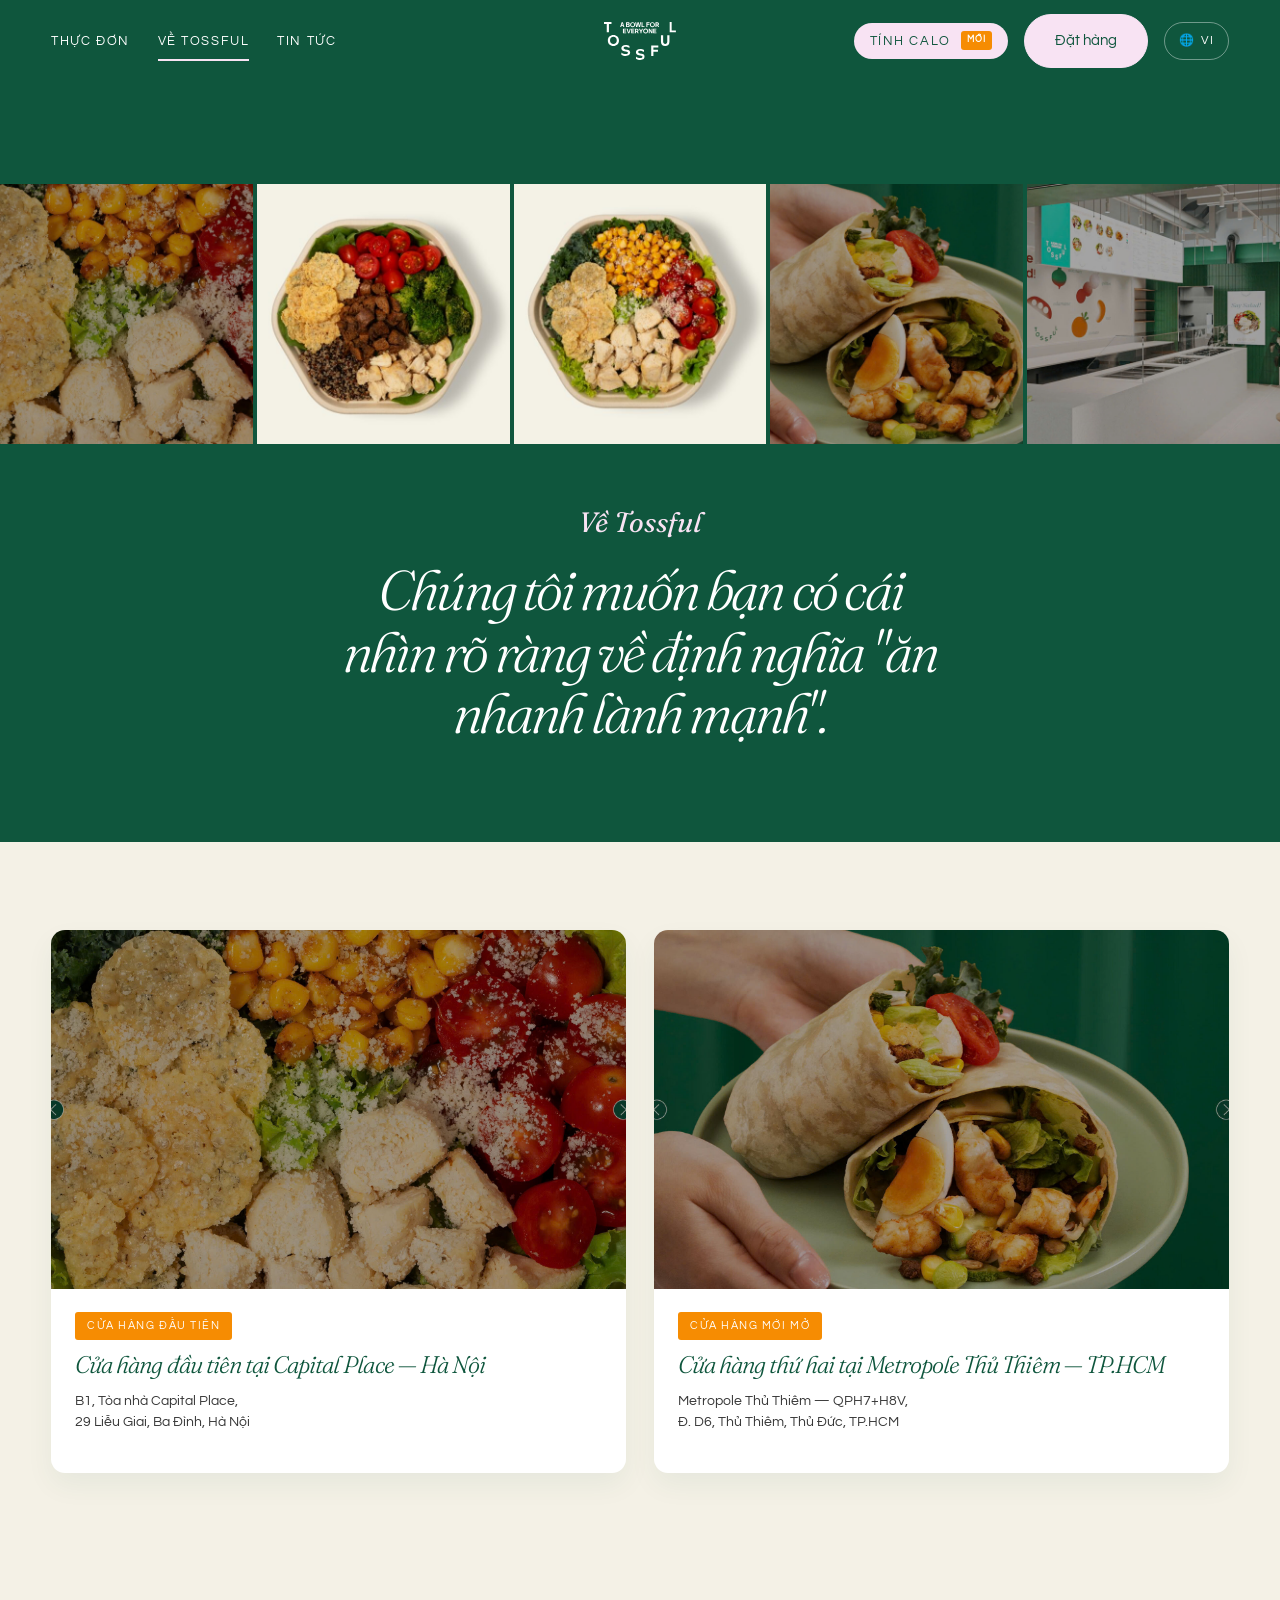
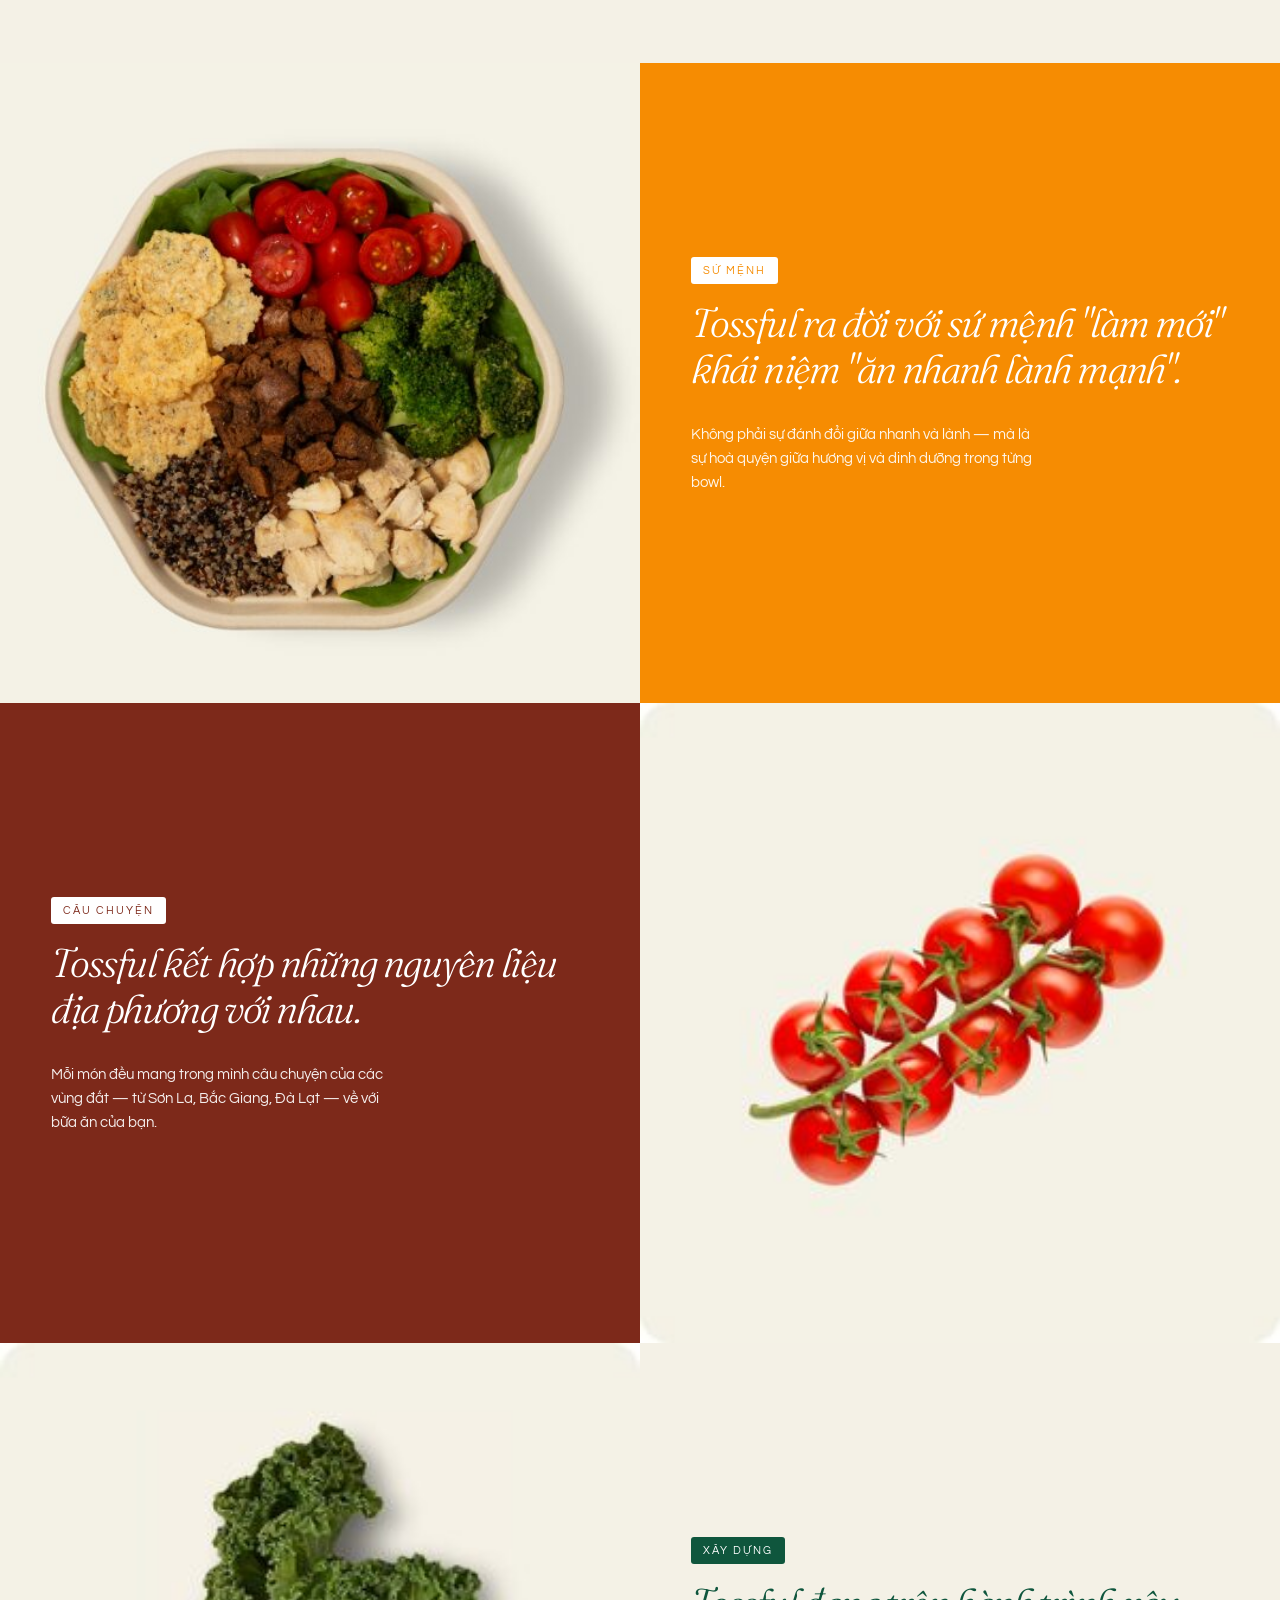
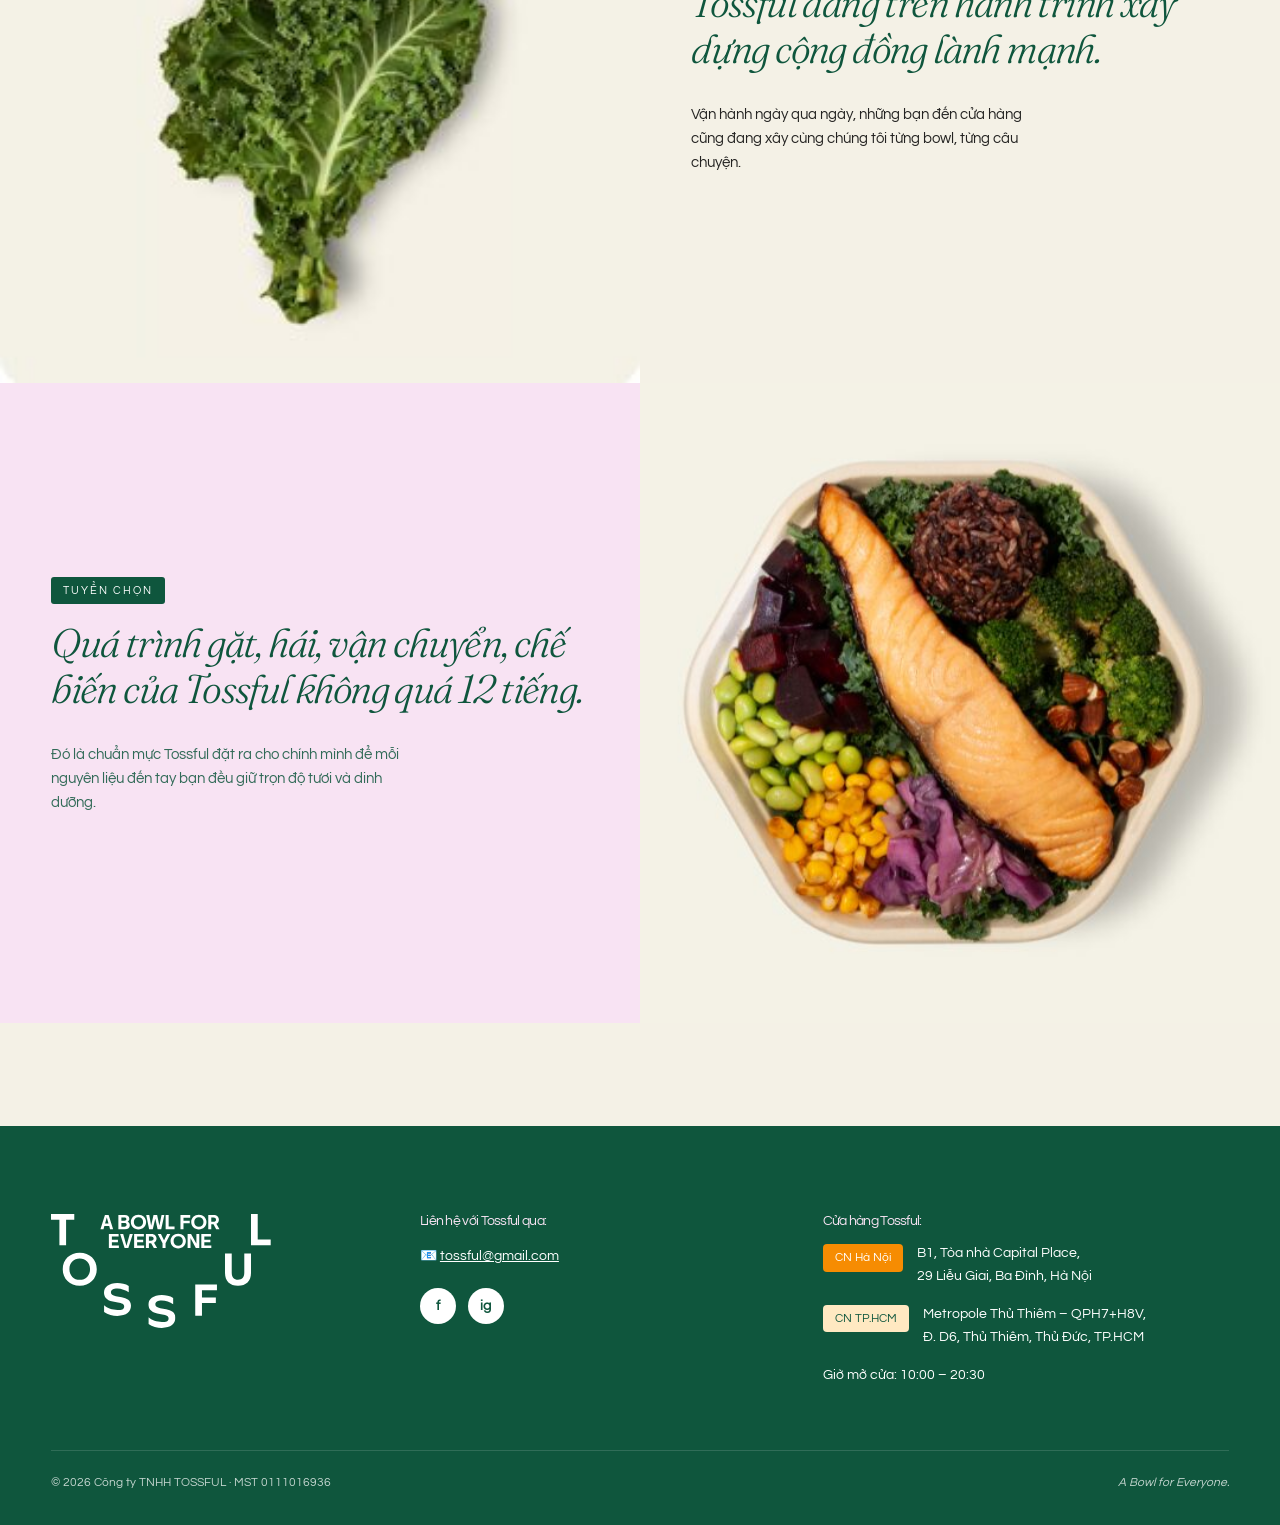
==== about.html @ 7e7e3c50 "[Phase 1 brand-site] TSK-125 nav restructure — Tossful logo center + split functionality (Sweetgreen" ====
<!doctype html>
<html lang="vi">
<head>
  <meta charset="utf-8">
  <meta name="viewport" content="width=device-width, initial-scale=1">
  <title>Về Tossful — A Bowl for Everyone</title>
  <meta name="description" content="Tossful định nghĩa lại 'ăn lành mạnh' — kết hợp nguyên liệu địa phương, tay nghề pha chế và hành trình xây dựng cộng đồng yêu salad.">
  <link rel="icon" href="images/logo-mark-green.svg" type="image/svg+xml">
  <link rel="preconnect" href="https://fonts.googleapis.com">
  <link rel="preconnect" href="https://fonts.gstatic.com" crossorigin>
  <link href="https://fonts.googleapis.com/css2?family=Fraunces:ital,opsz,wght@1,9..144,300;1,9..144,400&family=Questrial&display=swap" rel="stylesheet">
  <link rel="stylesheet" href="style.css">
</head>
<body>

  <!-- ===== HEADER ===== -->
  <header class="site-header">
    <div class="site-header__inner">
      <!-- LEFT: browse / discovery -->
      <nav class="site-browse">
        <a href="menu.html"><span lang="vi">Thực đơn</span><span lang="en">Menu</span></a>
        <a href="about.html" class="is-active"><span lang="vi">Về Tossful</span><span lang="en">About</span></a>
        <a href="news.html"><span lang="vi">Tin tức</span><span lang="en">News</span></a>
      </nav>
      <!-- CENTER: logo -> home -->
      <a class="site-header__logo" href="/">
        <img src="images/logo-lockup-white.svg" alt="Tossful">
      </a>
      <!-- RIGHT: utility + CTA + lang + hamburger -->
      <div class="site-header__right">
        <a href="/calculator?src=brand-site" class="is-highlight">
          <span lang="vi">Tính Calo</span><span lang="en">Calculator</span>
          <span class="nav-badge"><span lang="vi">MỚI</span><span lang="en">NEW</span></span>
        </a>
        <a class="btn btn-pink" href="https://beacons.ai/tossful" target="_blank" rel="noopener"><span lang="vi">Đặt hàng</span><span lang="en">Order</span></a>
        <button class="lang-switch" data-lang-toggle aria-label="Đổi ngôn ngữ / Change language">
          🌐 <span data-lang-label>VI</span>
        </button>
        <button class="menu-toggle" aria-controls="site-nav" aria-expanded="false" aria-label="Mở menu">☰</button>
      </div>
      <!-- MOBILE drawer: full nav incl. Careers (toggled by hamburger) -->
      <nav class="site-nav" id="site-nav">
        <a href="/"><span lang="vi">Trang chủ</span><span lang="en">Home</span></a>
        <a href="menu.html"><span lang="vi">Thực đơn</span><span lang="en">Menu</span></a>
        <a href="about.html" class="is-active"><span lang="vi">Về Tossful</span><span lang="en">About</span></a>
        <a href="news.html"><span lang="vi">Tin tức</span><span lang="en">News</span></a>
        <a href="/calculator?src=brand-site" class="is-highlight">
          <span lang="vi">Tính Calo</span><span lang="en">Calculator</span>
          <span class="nav-badge"><span lang="vi">MỚI</span><span lang="en">NEW</span></span>
        </a>
        <a href="careers.html"><span lang="vi">Tuyển dụng</span><span lang="en">Careers</span></a>
      </nav>
    </div>
  </header>

  <main>

    <!-- ===== PHOTO-STRIP BANNER + INTRO ===== -->
    <section class="about-banner">
      <div class="about-banner__strip">
        <img src="images/hero/hero-1.jpg" alt="" loading="lazy">
        <img src="images/bowls/bowl-festo.jpg" alt="" loading="lazy">
        <img src="images/bowls/bowl-kale-my-ex.jpg" alt="" loading="lazy">
        <img src="images/hero/hero-2.jpg" alt="" loading="lazy">
        <img src="images/hero/hero-3.jpg" alt="" loading="lazy">
      </div>
      <div class="about-banner__copy">
        <span class="about-banner__eyebrow">Về Tossful</span>
        <h1 class="about-banner__title">
          <span lang="vi">Chúng tôi muốn bạn có cái nhìn rõ ràng về định nghĩa "ăn nhanh lành mạnh".</span>
          <span lang="en">We want you to see a clear picture of what "healthy fast food" really means.</span>
        </h1>
      </div>
    </section>

    <!-- ===== TWO STORE CARDS ===== -->
    <section class="about-stores">
      <div class="container">
        <div class="about-stores__grid">
          <article class="store-card">
            <div class="store-card__media">
              <img src="images/hero/hero-1.jpg" alt="Tossful Capital Place — Hà Nội" loading="lazy">
            </div>
            <div class="store-card__body">
              <span class="store-card__tag"><span lang="vi">CỬA HÀNG ĐẦU TIÊN</span><span lang="en">FIRST STORE</span></span>
              <h3 class="store-card__name">
                <span lang="vi">Cửa hàng đầu tiên tại Capital Place — Hà Nội</span>
                <span lang="en">First Tossful — Capital Place, Hà Nội</span>
              </h3>
              <p class="store-card__addr">
                B1, Tòa nhà Capital Place,<br>
                29 Liễu Giai, Ba Đình, Hà Nội
              </p>
            </div>
          </article>

          <article class="store-card">
            <div class="store-card__media">
              <img src="images/hero/hero-2.jpg" alt="Tossful Metropole Thủ Thiêm — TP.HCM" loading="lazy">
            </div>
            <div class="store-card__body">
              <span class="store-card__tag"><span lang="vi">CỬA HÀNG MỚI MỞ</span><span lang="en">NEWLY OPENED</span></span>
              <h3 class="store-card__name">
                <span lang="vi">Cửa hàng thứ hai tại Metropole Thủ Thiêm — TP.HCM</span>
                <span lang="en">Second Tossful — Metropole Thủ Thiêm, HCMC</span>
              </h3>
              <p class="store-card__addr">
                Metropole Thủ Thiêm — QPH7+H8V,<br>
                Đ. D6, Thủ Thiêm, Thủ Đức, TP.HCM
              </p>
            </div>
          </article>
        </div>
      </div>
    </section>

    <!-- ===== ALTERNATING FEATURE ROWS ===== -->
    <section class="feature-rows">

      <div class="feature-row feature-row--squash">
        <div class="feature-row__media">
          <img src="images/bowls/bowl-festo.jpg" alt="" loading="lazy">
        </div>
        <div class="feature-row__copy">
          <span class="feature-row__tag"><span lang="vi">SỨ MỆNH</span><span lang="en">MISSION</span></span>
          <h2 class="feature-row__title">
            <span lang="vi">Tossful ra đời với sứ mệnh "làm mới" khái niệm "ăn nhanh lành mạnh".</span>
            <span lang="en">Tossful was born to reinvent what "healthy fast food" feels like.</span>
          </h2>
          <p class="feature-row__body">
            <span lang="vi">Không phải sự đánh đổi giữa nhanh và lành — mà là sự hoà quyện giữa hương vị và dinh dưỡng trong từng bowl.</span>
            <span lang="en">Not a trade-off between speed and health — a balance of flavor and nutrition in every bowl.</span>
          </p>
        </div>
      </div>

      <div class="feature-row feature-row--almond is-flipped">
        <div class="feature-row__media">
          <img src="images/ingredients/baby_tomatoes.jpg" alt="" loading="lazy">
        </div>
        <div class="feature-row__copy">
          <span class="feature-row__tag"><span lang="vi">CÂU CHUYỆN</span><span lang="en">STORY</span></span>
          <h2 class="feature-row__title">
            <span lang="vi">Tossful kết hợp những nguyên liệu địa phương với nhau.</span>
            <span lang="en">Tossful brings together local ingredients with care.</span>
          </h2>
          <p class="feature-row__body">
            <span lang="vi">Mỗi món đều mang trong mình câu chuyện của các vùng đất — từ Sơn La, Bắc Giang, Đà Lạt — về với bữa ăn của bạn.</span>
            <span lang="en">Every dish carries the story of a region — Sơn La, Bắc Giang, Đà Lạt — onto your plate.</span>
          </p>
        </div>
      </div>

      <div class="feature-row feature-row--cabbage">
        <div class="feature-row__media">
          <img src="images/ingredients/kales.jpg" alt="" loading="lazy">
        </div>
        <div class="feature-row__copy">
          <span class="feature-row__tag"><span lang="vi">XÂY DỰNG</span><span lang="en">BUILDING</span></span>
          <h2 class="feature-row__title">
            <span lang="vi">Tossful đang trên hành trình xây dựng cộng đồng lành mạnh.</span>
            <span lang="en">Tossful is on a mission to grow a healthy community.</span>
          </h2>
          <p class="feature-row__body">
            <span lang="vi">Vận hành ngày qua ngày, những bạn đến cửa hàng cũng đang xây cùng chúng tôi từng bowl, từng câu chuyện.</span>
            <span lang="en">Day after day, the people who walk in are building this story bowl by bowl with us.</span>
          </p>
        </div>
      </div>

      <div class="feature-row feature-row--beetroot is-flipped">
        <div class="feature-row__media">
          <img src="images/bowls/bowl-misocool.jpg" alt="" loading="lazy">
        </div>
        <div class="feature-row__copy">
          <span class="feature-row__tag"><span lang="vi">TUYỂN CHỌN</span><span lang="en">CRAFT</span></span>
          <h2 class="feature-row__title">
            <span lang="vi">Quá trình gặt, hái, vận chuyển, chế biến của Tossful không quá 12 tiếng.</span>
            <span lang="en">From farm to bowl — harvested, transported, prepped in under 12 hours.</span>
          </h2>
          <p class="feature-row__body">
            <span lang="vi">Đó là chuẩn mực Tossful đặt ra cho chính mình để mỗi nguyên liệu đến tay bạn đều giữ trọn độ tươi và dinh dưỡng.</span>
            <span lang="en">A standard we hold ourselves to — every ingredient hits your bowl at peak freshness.</span>
          </p>
        </div>
      </div>

    </section>

  </main>

  <!-- ===== FOOTER ===== -->
  <footer class="site-footer">
    <div class="container">
      <div class="footer-grid">
        <div class="footer-brand">
          <span class="footer-brand__lockup"><img src="images/logo-lockup-white.svg" alt="Tossful — A Bowl for Everyone"></span>
        </div>
        <div class="footer-col">
          <h4><span lang="vi">Liên hệ với Tossful qua:</span><span lang="en">Get in touch with Tossful:</span></h4>
          <div class="footer-contact">
            <div>📧 <a href="mailto:tossful@gmail.com">tossful@gmail.com</a></div>
          </div>
          <div class="footer-social">
            <a href="https://www.facebook.com/tossful" target="_blank" rel="noopener" aria-label="Facebook">f</a>
            <a href="https://www.instagram.com/tossful_" target="_blank" rel="noopener" aria-label="Instagram">ig</a>
          </div>
        </div>
        <div class="footer-col">
          <h4><span lang="vi">Cửa hàng Tossful:</span><span lang="en">Tossful stores:</span></h4>
          <div class="footer-stores">
            <div class="footer-store">
              <span class="footer-store__pill">CN Hà Nội</span>
              <div>B1, Tòa nhà Capital Place,<br>29 Liễu Giai, Ba Đình, Hà Nội</div>
            </div>
            <div class="footer-store">
              <span class="footer-store__pill footer-store__pill--hcm">CN TP.HCM</span>
              <div>Metropole Thủ Thiêm – QPH7+H8V,<br>Đ. D6, Thủ Thiêm, Thủ Đức, TP.HCM</div>
            </div>
            <div class="footer-hours">
              <span lang="vi"><strong>Giờ mở cửa:</strong> 10:00 – 20:30</span>
              <span lang="en"><strong>Opening hours:</strong> 10:00 – 20:30</span>
            </div>
          </div>
        </div>
      </div>
      <div class="footer-bottom">
        <span>© 2026 Công ty TNHH TOSSFUL · MST 0111016936</span>
        <span><em>A Bowl for Everyone.</em></span>
      </div>
    </div>
  </footer>

  <script src="script.js" defer></script>
</body>
</html>
---- style.css ----
/* =========================================================================
   Tossful brand-site v2 — production-fidelity rebuild from marketing mockup
   ========================================================================= */

:root {
  --toss-kale:          #0F563D;
  --toss-kale-deep:     #0a3e2c;
  --toss-beetroot:      #F8E3F3;
  --toss-almond:        #7D291A;
  --toss-squash:        #F68C02;
  --toss-sweet-potato:  #FFE9C2;
  --toss-cabbage:       #F4F1E6;
  --toss-black-rice:    #000000;
  --toss-white:         #FFFFFF;

  --bg: var(--toss-cabbage);
  --ink: var(--toss-black-rice);
  --font-head: 'Fraunces', Georgia, serif;
  --font-body: 'Questrial', system-ui, -apple-system, sans-serif;
  --max-w: 1280px;
  --gutter: clamp(20px, 4vw, 56px);
  --section-pad: clamp(56px, 8vw, 120px);
  --radius: 18px;
  --radius-pill: 999px;
}

*, *::before, *::after { box-sizing: border-box; }
html, body { margin: 0; padding: 0; }
body {
  background: var(--bg); color: var(--ink);
  font-family: var(--font-body); font-size: 17px; line-height: 1.6;
  -webkit-font-smoothing: antialiased;
}
img, svg { display: block; max-width: 100%; height: auto; }
a { color: var(--toss-kale); text-decoration: none; }
button { font: inherit; cursor: pointer; }
ul { list-style: none; padding: 0; margin: 0; }

h1,h2,h3,h4 {
  font-family: var(--font-head); font-weight: 300; font-style: italic;
  letter-spacing: -0.05em; margin: 0 0 0.4em; line-height: 1.05;
}
h1 { font-size: clamp(48px, 8vw, 96px); }
h2 { font-size: clamp(36px, 5.5vw, 64px); }
h3 { font-size: clamp(22px, 2.6vw, 32px); }

.container { max-width: var(--max-w); margin: 0 auto; padding: 0 var(--gutter); }
section { padding: var(--section-pad) 0; }

html[lang="vi"] [lang="en"] { display: none !important; }
html[lang="en"] [lang="vi"] { display: none !important; }

.btn {
  display: inline-flex; align-items: center; gap: 8px;
  padding: 14px 30px; border-radius: var(--radius-pill);
  font-family: var(--font-body); font-size: 15px; font-weight: 500;
  border: 1.5px solid transparent; transition: all 0.18s ease;
  text-decoration: none; cursor: pointer; white-space: nowrap;
}
.btn-primary  { background: var(--toss-kale); color: var(--toss-white); border-color: var(--toss-kale); }
.btn-primary:hover { background: var(--toss-kale-deep); border-color: var(--toss-kale-deep); }
.btn-outline { background: transparent; color: var(--toss-kale); border-color: var(--toss-kale); padding: 12px 24px; font-size: 14px; }
.btn-outline:hover { background: var(--toss-kale); color: var(--toss-white); }
.btn-pink { background: var(--toss-beetroot); color: var(--toss-kale); border-color: var(--toss-beetroot); }
.btn-pink:hover { background: var(--toss-white); }

/* HEADER */
.site-header {
  position: sticky; top: 0; z-index: 60;
  background: var(--toss-kale); color: var(--toss-white);
}
/* TSK-125: Sweetgreen 3-column layout — browse LEFT, logo CENTER, utility RIGHT.
   1fr auto 1fr keeps the logo geometrically centered regardless of side counts. */
.site-header__inner {
  display: grid; grid-template-columns: 1fr auto 1fr; align-items: center; gap: 24px;
  padding: 14px var(--gutter); max-width: var(--max-w); margin: 0 auto;
}
.site-header__logo { justify-self: center; }
.site-header__logo img { height: 38px; width: auto; display: block; }

/* LEFT browse nav + mobile drawer share the inline-link visuals */
.site-browse { display: flex; gap: 28px; align-items: center; justify-self: start; }
.site-browse, .site-nav {
  font-size: 13px; letter-spacing: 0.12em; text-transform: uppercase;
}
.site-browse a, .site-nav a { color: var(--toss-white); position: relative; padding: 6px 0; }
.site-browse a:hover, .site-nav a:hover { opacity: 0.85; }
.site-browse a.is-active::after, .site-nav a.is-active::after {
  content: ''; position: absolute; left: 0; right: 0; bottom: -4px;
  height: 2px; background: var(--toss-beetroot);
}
/* Highlighted calculator pill — lives in RIGHT utility + mobile drawer */
.site-header a.is-highlight {
  background: var(--toss-beetroot); color: var(--toss-kale);
  padding: 8px 16px; border-radius: var(--radius-pill);
  position: relative; font-weight: 500;
  font-size: 13px; letter-spacing: 0.12em; text-transform: uppercase;
}
.site-header a.is-highlight:hover { background: var(--toss-white); opacity: 1; }
.site-header a.is-highlight.is-active { background: var(--toss-beetroot); }
.site-header a.is-highlight.is-active::after { display: none; }
.site-header a.is-highlight .nav-badge {
  display: inline-block; background: var(--toss-squash); color: var(--toss-white);
  font-size: 9px; font-weight: 600; letter-spacing: 0.1em;
  padding: 2px 6px; border-radius: 3px; margin-left: 6px;
  vertical-align: middle; position: relative; top: -1px;
}
.site-header__right { display: flex; align-items: center; gap: 16px; justify-self: end; }
/* Drawer is mobile-only; hidden on desktop where browse/utility show inline. */
.site-nav { display: none; }
.lang-switch {
  background: transparent; border: 1.5px solid rgba(255,255,255,0.4);
  color: var(--toss-white); font-size: 12px; letter-spacing: 0.08em;
  padding: 8px 14px; border-radius: var(--radius-pill);
  display: inline-flex; align-items: center; gap: 6px; text-transform: uppercase;
}
.lang-switch:hover { border-color: var(--toss-white); }
.menu-toggle { display: none; background: none; border: 0; color: var(--toss-white); padding: 8px; font-size: 22px; }

/* ANNOUNCE */
.announce {
  background: var(--toss-squash); color: var(--toss-kale);
  font-family: var(--font-head); font-style: italic; font-size: 18px;
  padding: 10px 0; overflow: hidden;
}
.announce__track {
  display: flex; width: max-content; gap: 60px; white-space: nowrap;
  animation: marquee 32s linear infinite;
}
.announce__track span::before { content: '·'; margin: 0 30px; opacity: 0.55; }
.announce__track span:first-child::before { content: ''; margin: 0; }
@keyframes marquee { from { transform: translateX(0); } to { transform: translateX(-50%); } }

/* HERO */
.hero {
  position: relative; padding: 0; min-height: 640px;
  background: var(--toss-kale-deep); overflow: hidden; color: var(--toss-white);
}
.hero__bg { position: absolute; inset: 0; z-index: 0; }
.hero__bg img {
  position: absolute; inset: 0; width: 100%; height: 100%; object-fit: cover;
  opacity: 0; transition: opacity 1.4s ease-in-out;
}
.hero__bg img.is-active { opacity: 1; }
.hero::after {
  content: ''; position: absolute; inset: 0; z-index: 1;
  background: linear-gradient(180deg, rgba(15,86,61,0.55) 0%, rgba(15,86,61,0.35) 40%, rgba(15,86,61,0.7) 100%);
}
.hero__inner {
  position: relative; z-index: 2; max-width: var(--max-w); margin: 0 auto;
  padding: clamp(56px, 9vw, 120px) var(--gutter) clamp(80px, 12vw, 140px);
  display: grid; grid-template-columns: 1fr auto; gap: 40px; align-items: end;
}
.hero__eyebrow {
  display: inline-block; background: var(--toss-almond); color: var(--toss-white);
  font-family: var(--font-body); text-transform: uppercase; letter-spacing: 0.18em;
  font-size: 12px; padding: 8px 18px; border-radius: var(--radius-pill); margin-bottom: 28px;
}
.hero__services { display: flex; flex-direction: column; gap: 18px; }
.hero__service { display: grid; grid-template-columns: minmax(180px, auto) 1fr; gap: 32px; align-items: baseline; }
.hero__service-title {
  font-family: var(--font-head); font-style: italic; font-weight: 300;
  letter-spacing: -0.05em; font-size: clamp(40px, 6vw, 72px);
  color: var(--toss-white); line-height: 1;
}
.hero__service-text { font-size: 14px; line-height: 1.5; max-width: 36ch; opacity: 0.92; }
.hero__service-text a {
  display: block; color: var(--toss-beetroot); text-decoration: underline;
  margin-top: 6px; font-size: 13px; letter-spacing: 0.04em;
}
.hero__tag { font-family: var(--font-body); text-align: right; font-size: 14px; opacity: 0.9; align-self: end; }
.hero__arrows {
  position: absolute; z-index: 3; top: 50%; transform: translateY(-50%);
  width: calc(100% - var(--gutter) * 2); left: var(--gutter); right: var(--gutter);
  display: flex; justify-content: space-between; pointer-events: none;
}
.hero__arrow {
  pointer-events: auto; background: rgba(255,255,255,0.15);
  border: 1.5px solid rgba(255,255,255,0.5); color: var(--toss-white);
  width: 44px; height: 44px; border-radius: 50%;
  display: inline-flex; align-items: center; justify-content: center;
  font-size: 18px; transition: all 0.18s ease;
}
.hero__arrow:hover { background: var(--toss-white); color: var(--toss-kale); }
.hero__dots {
  position: absolute; z-index: 3; bottom: 24px; left: 0; right: 0;
  display: flex; justify-content: center; gap: 8px;
}
.hero__dot {
  width: 8px; height: 8px; border-radius: 50%;
  background: rgba(255,255,255,0.45); border: 0; transition: all 0.18s ease;
}
.hero__dot.is-active { background: var(--toss-white); width: 32px; border-radius: var(--radius-pill); }

@media (max-width: 900px) {
  .hero__inner { grid-template-columns: 1fr; }
  .hero__tag { text-align: left; }
  .hero__service { grid-template-columns: 1fr; gap: 4px; }
}

/* MENU PREVIEW */
.menu-preview { background: var(--bg); }
.tab-headlines { display: flex; justify-content: center; gap: 44px; flex-wrap: wrap; margin-bottom: 18px; }
.tab-headline {
  background: transparent; border: 0;
  font-family: var(--font-head); font-style: italic; font-weight: 300;
  letter-spacing: -0.05em; font-size: clamp(36px, 5vw, 60px);
  color: var(--toss-kale); opacity: 0.32; padding: 8px 6px;
  transition: opacity 0.18s ease;
}
.tab-headline[aria-selected="true"] { opacity: 1; }
.tab-headline:hover { opacity: 0.7; }
.tab-headline[aria-selected="true"]:hover { opacity: 1; }
.subtab-list { display: flex; gap: 8px; justify-content: center; flex-wrap: wrap; margin-bottom: 40px; }
.subtab-btn {
  background: transparent; border: 1.5px solid var(--toss-kale); color: var(--toss-kale);
  padding: 8px 22px; border-radius: var(--radius-pill); font-size: 14px;
}
.subtab-btn[aria-selected="true"] { background: var(--toss-kale); color: var(--toss-white); }
.tab-panel { display: none; }
.tab-panel.is-active { display: block; }

/* BOWL CARDS */
.bowls-grid { display: grid; gap: 24px; grid-template-columns: repeat(auto-fit, minmax(260px, 1fr)); }
.bowl-card { position: relative; background: transparent; text-align: left; }
.bowl-card__media {
  background: var(--toss-cabbage); aspect-ratio: 1/1;
  border-radius: 14px; overflow: hidden; margin-bottom: 22px; position: relative;
}
.bowl-card__media img { width: 100%; height: 100%; object-fit: cover; }
.bowl-card__tag {
  position: absolute; top: 14px; left: 14px;
  background: var(--toss-squash); color: var(--toss-white);
  font-family: var(--font-body); font-size: 11px;
  letter-spacing: 0.14em; text-transform: uppercase;
  padding: 6px 14px; border-radius: 4px; z-index: 2;
}
.bowl-card__tag.tag-chef { background: var(--toss-almond); }
.bowl-card__tag.tag-vegan { background: var(--toss-kale); }
.bowl-card__title {
  font-family: var(--font-head); font-style: italic; font-weight: 300;
  letter-spacing: -0.04em; font-size: 28px; color: var(--toss-kale); margin: 0 0 12px;
}
.bowl-card__desc { font-size: 14px; opacity: 0.78; margin: 0 0 14px; line-height: 1.55; }
.bowl-card__meta { font-size: 14px; font-weight: 500; color: var(--toss-kale); margin: 0 0 18px; }
.bowl-card__cta {
  display: inline-block; padding: 10px 22px;
  border: 1.5px solid var(--toss-kale); border-radius: var(--radius-pill);
  font-size: 12px; letter-spacing: 0.16em; text-transform: uppercase; color: var(--toss-kale);
}
.bowl-card__cta:hover { background: var(--toss-kale); color: var(--toss-white); }
.menu-preview__cta { text-align: center; margin-top: 48px; }

/* REVIEWS POLAROID */
.reviews { background: var(--toss-beetroot); position: relative; overflow: hidden; }
.reviews__container { display: grid; gap: clamp(32px, 5vw, 56px); grid-template-columns: 1fr; position: relative; z-index: 2; }
@media (min-width: 900px) { .reviews__container { grid-template-columns: 1fr 1.6fr; align-items: center; } }
.reviews__lead .badge {
  display: inline-block; background: var(--toss-almond); color: var(--toss-white);
  font-size: 13px; padding: 8px 18px; border-radius: var(--radius-pill);
  margin-bottom: 20px; letter-spacing: 0.04em;
}
.reviews__lead h2 { font-size: clamp(40px, 5.5vw, 72px); color: var(--toss-kale); }
.polaroid-grid { display: grid; grid-template-columns: repeat(auto-fit, minmax(220px, 1fr)); gap: 18px; }
.polaroid {
  background: var(--toss-white); padding: 18px; border-radius: 4px;
  box-shadow: 0 14px 28px rgba(15,86,61,0.08);
  font-size: 13px; line-height: 1.55; transform: rotate(var(--tilt, 0deg));
}
.polaroid:nth-child(1) { --tilt: -2deg; }
.polaroid:nth-child(2) { --tilt: 1.4deg; }
.polaroid:nth-child(3) { --tilt: -1deg; margin-top: 24px; }
.polaroid:nth-child(4) { --tilt: 2deg; margin-top: -8px; }
.polaroid__header { display: flex; align-items: center; gap: 8px; margin-bottom: 10px; }
.polaroid__avatar {
  width: 26px; height: 26px; border-radius: 50%; background: var(--toss-cabbage);
  display: inline-flex; align-items: center; justify-content: center; font-size: 12px;
}
.polaroid__name { font-weight: 500; color: var(--toss-kale); font-size: 13px; }
.polaroid__date { font-size: 11px; opacity: 0.6; margin-top: 10px; text-align: right; }

/* BYO */
.byo { background: var(--toss-sweet-potato); text-align: center; }
.byo__title { color: var(--toss-kale); margin-bottom: 48px; font-size: clamp(48px, 7vw, 84px); }
.byo-grid { display: grid; gap: 18px; grid-template-columns: repeat(auto-fit, minmax(220px, 1fr)); text-align: left; }
.byo-step {
  position: relative; border-radius: 18px; overflow: hidden;
  aspect-ratio: 3/4; background-size: cover; background-position: center;
  color: var(--toss-white); display: flex; flex-direction: column; justify-content: flex-end;
  padding: 24px; isolation: isolate;
}
.byo-step::after {
  content: ''; position: absolute; inset: 0; z-index: -1;
  background: linear-gradient(180deg, rgba(0,0,0,0) 30%, rgba(0,0,0,0.65) 100%);
}
.byo-step__tag {
  position: absolute; top: 18px; left: 18px;
  background: rgba(255,255,255,0.92); color: var(--toss-kale);
  font-size: 11px; font-weight: 500; letter-spacing: 0.14em;
  text-transform: uppercase; padding: 6px 12px; border-radius: 4px;
}
.byo-step__name {
  font-family: var(--font-head); font-style: italic; font-weight: 300;
  letter-spacing: -0.04em; font-size: 36px; margin: 0 0 8px;
}
.byo-step__price { font-family: var(--font-head); font-style: italic; font-size: 22px; margin-bottom: 12px; color: var(--toss-beetroot); }
.byo-step__desc { font-size: 13px; line-height: 1.5; opacity: 0.95; }
.byo__cta { margin-top: 40px; }

/* SAUCE MANDALA */
.sauces {
  background: var(--toss-cabbage); position: relative;
  background-image:
    radial-gradient(circle at 25% 35%, rgba(0,0,0,0.025) 0, transparent 40%),
    radial-gradient(circle at 70% 65%, rgba(0,0,0,0.025) 0, transparent 40%);
}
.sauce-mandala { position: relative; max-width: 980px; margin: 0 auto; aspect-ratio: 1.4/1; }
.sauce-mandala__center {
  position: absolute; top: 50%; left: 50%; transform: translate(-50%, -50%);
  text-align: center; max-width: 320px; z-index: 2;
}
.sauce-mandala__title { color: var(--toss-kale); font-size: clamp(28px, 3.8vw, 44px); margin-bottom: 18px; }
.sauce-mandala__points { font-size: 13px; margin: 0 0 22px; text-align: left; }
.sauce-mandala__points li { padding: 4px 0; }
.sauce-mandala__points li::before { content: '★ '; color: var(--toss-squash); margin-right: 6px; }
.sauce-cup { position: absolute; text-align: center; }
/* Force a perfect circle: aspect-ratio 1/1 with object-fit cover means the
   image always crops to a clean circle even if the global `img { height:auto }`
   reset or a narrow container tries to shrink it out of square. */
.sauce-cup img {
  width: 140px; aspect-ratio: 1 / 1; height: auto;
  border-radius: 50%; object-fit: cover;
  background: var(--toss-cabbage); margin-bottom: 8px;
}
.sauce-cup__name { font-size: 14px; color: var(--toss-kale); font-family: var(--font-head); font-style: italic; }
.sauce-cup--1 { top: -2%;  left: 40%; }
.sauce-cup--2 { top: 10%;  left: 8%; }
.sauce-cup--3 { top: 8%;   right: 8%; }
.sauce-cup--4 { top: 48%;  left: 0%; }
.sauce-cup--5 { top: 50%;  right: 0%; }
.sauce-cup--6 { bottom: 4%; left: 22%; }
.sauce-cup--7 { bottom: 4%; right: 22%; }
@media (max-width: 800px) {
  .sauce-mandala { aspect-ratio: auto; }
  .sauce-mandala__center { position: static; transform: none; max-width: none; margin: 0 0 28px; }
  .sauce-cup { position: static; display: inline-block; margin: 8px; }
  .sauce-cup img { width: 110px; height: auto; }
}

/* FOOTER */
.site-footer { background: var(--toss-kale); color: var(--toss-white); padding: clamp(48px, 7vw, 88px) 0 32px; }
.site-footer a { color: var(--toss-white); }
.footer-grid { display: grid; gap: clamp(32px, 5vw, 64px); grid-template-columns: 0.9fr 1fr 1.2fr; }
@media (max-width: 800px) { .footer-grid { grid-template-columns: 1fr; } }
.footer-brand__lockup { display: block; width: 220px; }
.footer-brand__lockup img { width: 100%; }
.footer-col h4 {
  font-family: var(--font-body); font-style: normal;
  font-size: 14px; font-weight: 500; margin-bottom: 14px; color: var(--toss-beetroot);
}
.footer-contact { font-size: 14px; line-height: 2.1; }
.footer-contact a { text-decoration: underline; }
.footer-social { display: flex; gap: 12px; margin-top: 16px; }
.footer-social a {
  width: 36px; height: 36px; display: inline-flex;
  align-items: center; justify-content: center;
  background: var(--toss-white); color: var(--toss-kale);
  border-radius: 50%; font-weight: 600; font-size: 14px;
}
.footer-stores { font-size: 14px; line-height: 1.6; }
.footer-store { margin-bottom: 16px; display: flex; gap: 14px; align-items: flex-start; }
.footer-store__pill {
  background: var(--toss-squash); color: var(--toss-white);
  font-size: 12px; padding: 4px 12px; border-radius: 4px;
  font-weight: 500; white-space: nowrap; margin-top: 2px;
}
.footer-store__pill--hcm { background: var(--toss-sweet-potato); color: var(--toss-kale); }
.footer-hours { margin-top: 14px; font-size: 14px; }
.footer-hours strong { font-weight: 500; }
.footer-bottom {
  margin-top: clamp(40px, 6vw, 64px); padding-top: 22px;
  border-top: 1px solid rgba(255,255,255,0.18);
  font-size: 12px; opacity: 0.75;
  display: flex; justify-content: space-between; flex-wrap: wrap; gap: 12px;
}

/* MOBILE NAV */
@media (max-width: 900px) {
  /* Collapse browse + utility links into the hamburger drawer; logo stays centered. */
  .site-browse { display: none; }
  .site-header__right .is-highlight,
  .site-header__right .btn-pink { display: none; }
  .menu-toggle { display: inline-flex; }
  .site-nav {
    position: absolute; top: 100%; left: 0; right: 0;
    background: var(--toss-kale); padding: 20px var(--gutter);
    flex-direction: column; gap: 18px;
    border-top: 1px solid rgba(255,255,255,0.15);
  }
  .site-nav.is-open { display: flex; }
  .site-header__inner { position: relative; }
}

/* =========================================================================
   HOME-PAGE CALCULATOR TEASER
   (the .calc-hero block was removed 2026-05-22 — the Tính Calo nav now goes
   straight to /calculator/, no wrapper page.)
   ========================================================================= */

.calc-teaser {
  background: var(--toss-beetroot);
  padding: clamp(48px, 6vw, 88px) 0;
}
.calc-teaser__inner {
  max-width: 880px; margin: 0 auto;
  display: grid; gap: 24px; align-items: center;
  grid-template-columns: 1fr auto; text-align: left;
}
@media (max-width: 720px) {
  .calc-teaser__inner { grid-template-columns: 1fr; text-align: center; }
}
.calc-teaser__eyebrow {
  display: inline-block; background: var(--toss-squash); color: var(--toss-white);
  font-family: var(--font-body); font-size: 11px;
  letter-spacing: 0.18em; text-transform: uppercase;
  padding: 5px 12px; border-radius: 3px; margin-bottom: 12px;
  font-weight: 500;
}
.calc-teaser__title {
  font-family: var(--font-head); font-style: italic; font-weight: 300;
  letter-spacing: -0.04em; color: var(--toss-kale);
  font-size: clamp(32px, 4.5vw, 48px); margin: 0 0 10px; line-height: 1.1;
}
.calc-teaser__sub { font-size: 15px; line-height: 1.55; opacity: 0.82; margin: 0; }

/* =========================================================================
   INNER-PAGE COMPONENTS
   ========================================================================= */

/* ----- Section heads (eyebrow + headline + sub) ----- */
.section-head { text-align: center; margin-bottom: 48px; }
.section-head__eyebrow {
  display: inline-block; font-family: var(--font-body);
  font-size: 12px; letter-spacing: 0.18em; text-transform: uppercase;
  color: var(--toss-almond); margin-bottom: 14px;
}
.section-head__title {
  font-family: var(--font-head); font-style: italic; font-weight: 300;
  letter-spacing: -0.05em; color: var(--toss-kale);
  font-size: clamp(36px, 5.5vw, 64px); margin: 0 0 16px;
}
.section-head__sub {
  font-size: 16px; line-height: 1.6; opacity: 0.78;
  max-width: 64ch; margin: 0 auto;
}

/* ----- Generic card (used on menu/about/news/careers) ----- */
.card-grid {
  display: grid; gap: 28px;
  grid-template-columns: repeat(auto-fit, minmax(260px, 1fr));
}
.card { background: transparent; text-align: left; display: flex; flex-direction: column; }
.card__media {
  background: var(--toss-cabbage); aspect-ratio: 1/1;
  border-radius: 14px; overflow: hidden; position: relative;
  margin-bottom: 18px;
  display: flex; align-items: center; justify-content: center;
  color: var(--toss-kale); opacity: 1; font-style: italic;
}
.card__media img { width: 100%; height: 100%; object-fit: cover; }
.card__media:empty::before, .card__media:not(:has(img)):not(:has(*))::before { content: "Coming soon"; opacity: 0.45; }
.card__body { padding: 0; }
.card__title {
  font-family: var(--font-head); font-style: italic; font-weight: 300;
  letter-spacing: -0.04em; font-size: 26px; color: var(--toss-kale);
  margin: 0 0 8px;
}
.card__desc { font-size: 14px; line-height: 1.55; opacity: 0.78; margin: 0 0 12px; }
.card__price {
  font-family: var(--font-body); font-size: 12px; letter-spacing: 0.14em;
  text-transform: uppercase; color: var(--toss-kale);
  margin: 0 0 10px; font-weight: 500;
}
.card__cta { font-size: 13px; }
.card__cta a {
  color: var(--toss-kale); border-bottom: 1px solid currentColor;
  padding-bottom: 2px;
}

/* ----- Page hero (simple, used on inner pages with text-only) ----- */
.page-hero {
  padding: clamp(48px, 7vw, 96px) 0;
  background: var(--toss-cabbage); text-align: center;
}
.page-hero__eyebrow {
  display: inline-block; font-family: var(--font-body);
  font-size: 12px; letter-spacing: 0.18em; text-transform: uppercase;
  color: var(--toss-almond); margin-bottom: 18px;
}
.page-hero__title {
  font-family: var(--font-head); font-style: italic; font-weight: 300;
  letter-spacing: -0.05em; color: var(--toss-kale);
  font-size: clamp(48px, 7vw, 88px); margin: 0 0 18px; line-height: 1;
}
.page-hero__sub {
  font-size: 17px; line-height: 1.6;
  max-width: 56ch; margin: 0 auto; opacity: 0.82;
}

/* =========================================================================
   MENU PAGE
   ========================================================================= */

/* Green leaf hero band */
.menu-banner {
  background: var(--toss-kale-deep);
  background-image:
    linear-gradient(180deg, rgba(15,86,61,0.65) 0%, rgba(15,86,61,0.5) 100%),
    url('images/ingredients/kales.jpg');
  background-size: cover; background-position: center;
  color: var(--toss-white); text-align: center;
  padding: clamp(56px, 8vw, 96px) 0;
}
.menu-banner__text {
  font-family: var(--font-head); font-style: italic; font-weight: 300;
  letter-spacing: -0.02em; font-size: clamp(20px, 2.6vw, 28px);
  max-width: 720px; margin: 0 auto; line-height: 1.5;
}

/* Section titles in the marketing menu mockup are red-brown, left-aligned */
.menu-section { padding: clamp(48px, 6vw, 72px) 0; background: var(--toss-cabbage); }
.menu-section__title {
  font-family: var(--font-head); font-style: italic; font-weight: 300;
  letter-spacing: -0.05em; color: var(--toss-almond);
  font-size: clamp(40px, 5vw, 56px); margin: 0 0 32px;
}
.menu-section + .menu-section { padding-top: 0; }
.menu-section--sweet { background: var(--toss-sweet-potato); }

/* Bowl/Wrap pill toggles */
.menu-subtabs { display: flex; gap: 8px; margin-bottom: 36px; }
.menu-subtab {
  background: transparent; border: 1.5px solid var(--toss-kale);
  color: var(--toss-kale); padding: 8px 22px;
  border-radius: var(--radius-pill); font-size: 14px; cursor: pointer;
}
.menu-subtab[aria-selected="true"] { background: var(--toss-kale); color: var(--toss-white); }

/* Chef-menu featured grid (TA DINING tag).
   Cap card width and centre the grid so the section stays balanced whether
   it holds one or two featured cards (no full-width ballooning on a lone card). */
.chef-grid {
  display: grid; gap: 32px; justify-content: center;
  grid-template-columns: repeat(auto-fit, minmax(280px, 460px));
}
.chef-card { display: flex; flex-direction: column; }
.chef-card__media {
  position: relative; aspect-ratio: 1/1; border-radius: 14px;
  overflow: hidden; margin-bottom: 18px; background: var(--toss-cabbage);
}
.chef-card__media img { width: 100%; height: 100%; object-fit: cover; }
.chef-card__tag {
  position: absolute; top: 14px; left: 14px;
  background: var(--toss-almond); color: var(--toss-white);
  font-size: 11px; letter-spacing: 0.14em; text-transform: uppercase;
  padding: 5px 12px; border-radius: 3px; z-index: 2;
}

/* The "Ăn sẵn / Ăn uống / Ăn chơi" sections share this grid.
   auto-fill (not auto-fit) keeps empty tracks so a sparse category like
   "Ăn chơi" (2 items) renders cards at the same size as the fuller
   sections instead of stretching them to fill the row. */
.menu-grid {
  display: grid; gap: 36px 28px;
  grid-template-columns: repeat(auto-fill, minmax(240px, 1fr));
}
.menu-item__media {
  position: relative; aspect-ratio: 1/1; border-radius: 14px;
  overflow: hidden; margin-bottom: 18px; background: var(--toss-cabbage);
}
.menu-item__media img { width: 100%; height: 100%; object-fit: cover; }
.menu-item__media .tag {
  position: absolute; top: 14px; left: 14px;
  font-size: 10px; letter-spacing: 0.14em; text-transform: uppercase;
  padding: 5px 11px; border-radius: 3px; z-index: 2; font-weight: 500;
  background: var(--toss-squash); color: var(--toss-white);
}
.menu-item__media .tag--vegan { background: var(--toss-kale); }
.menu-item__media .tag--chef { background: var(--toss-almond); }
.menu-item__name {
  font-family: var(--font-head); font-style: italic; font-weight: 300;
  letter-spacing: -0.04em; font-size: 24px;
  color: var(--toss-kale); margin: 0 0 8px;
}
.menu-item__desc { font-size: 13px; line-height: 1.55; opacity: 0.78; margin: 0 0 10px; }
.menu-item__meta {
  font-family: var(--font-body); font-size: 12px;
  letter-spacing: 0.06em; color: var(--toss-kale); opacity: 0.85;
}

/* Drinks variant — white tile background */
.menu-grid--drinks .menu-item__media { background: var(--toss-white); }
.menu-grid--drinks .menu-item__media img { object-fit: contain; padding: 14px; }

/* =========================================================================
   ABOUT PAGE
   ========================================================================= */

/* Photo strip hero — band of small photos */
.about-banner {
  background: var(--toss-kale); color: var(--toss-white);
  padding-bottom: clamp(48px, 7vw, 80px);
}
.about-banner__strip {
  display: grid; grid-template-columns: repeat(5, 1fr); gap: 4px;
  height: clamp(160px, 22vw, 260px); overflow: hidden;
}
.about-banner__strip img { width: 100%; height: 100%; object-fit: cover; }
.about-banner__copy {
  max-width: 720px; margin: clamp(40px, 5vw, 56px) auto 0;
  padding: 0 var(--gutter); text-align: center;
}
.about-banner__eyebrow {
  display: inline-block; font-family: var(--font-head);
  font-style: italic; font-size: 28px; color: var(--toss-beetroot);
  margin-bottom: 14px;
}
.about-banner__title {
  font-family: var(--font-head); font-style: italic; font-weight: 300;
  letter-spacing: -0.05em; font-size: clamp(36px, 5vw, 56px); margin: 0 0 18px;
  color: var(--toss-white); line-height: 1.1;
}
.about-banner__sub { font-size: 16px; opacity: 0.88; }

/* Store-locations row (2 cards with orange tag) */
.about-stores { background: var(--toss-cabbage); padding: clamp(56px, 7vw, 88px) 0; }
.about-stores__grid {
  display: grid; gap: 28px;
  grid-template-columns: repeat(auto-fit, minmax(280px, 1fr));
}
.store-card {
  background: var(--toss-white); border-radius: 14px; overflow: hidden;
  box-shadow: 0 12px 28px rgba(15,86,61,0.06);
}
.store-card__media { aspect-ratio: 16/10; overflow: hidden; }
.store-card__media img { width: 100%; height: 100%; object-fit: cover; }
.store-card__body { padding: 22px 24px 26px; position: relative; }
.store-card__tag {
  display: inline-block; background: var(--toss-squash);
  color: var(--toss-white); font-size: 11px; letter-spacing: 0.14em;
  text-transform: uppercase; padding: 5px 12px; border-radius: 3px;
  margin-bottom: 12px;
}
.store-card__name {
  font-family: var(--font-head); font-style: italic; font-weight: 300;
  letter-spacing: -0.04em; font-size: 24px; color: var(--toss-kale);
  margin: 0 0 8px;
}
.store-card__addr { font-size: 14px; line-height: 1.5; opacity: 0.78; }

/* Alternating feature row (photo + colored panel + heading) */
.feature-rows { background: var(--toss-cabbage); }
.feature-row {
  display: grid; grid-template-columns: 1fr 1fr; align-items: stretch;
  min-height: clamp(280px, 32vw, 420px);
}
.feature-row > * { display: flex; align-items: center; justify-content: center; padding: clamp(28px, 4vw, 56px); }
.feature-row__media { padding: 0; }
.feature-row__media img { width: 100%; height: 100%; object-fit: cover; display: block; }
.feature-row__copy {
  flex-direction: column; align-items: flex-start; text-align: left; gap: 16px;
}
.feature-row__tag {
  font-family: var(--font-body); font-size: 11px; letter-spacing: 0.18em;
  text-transform: uppercase; padding: 5px 12px; border-radius: 3px;
  background: var(--toss-squash); color: var(--toss-white);
  display: inline-block;
}
.feature-row__title {
  font-family: var(--font-head); font-style: italic; font-weight: 300;
  letter-spacing: -0.04em; font-size: clamp(28px, 3.4vw, 40px);
  line-height: 1.15; margin: 0;
}
.feature-row__body { font-size: 15px; line-height: 1.6; opacity: 0.85; max-width: 44ch; }

/* Theme colors for feature panels */
.feature-row--squash .feature-row__copy { background: var(--toss-squash); color: var(--toss-white); }
.feature-row--squash .feature-row__tag { background: var(--toss-white); color: var(--toss-squash); }
.feature-row--squash .feature-row__title { color: var(--toss-white); }
.feature-row--squash .feature-row__body { color: var(--toss-white); opacity: 0.92; }

.feature-row--almond .feature-row__copy { background: var(--toss-almond); color: var(--toss-white); }
.feature-row--almond .feature-row__tag { background: var(--toss-white); color: var(--toss-almond); }
.feature-row--almond .feature-row__title { color: var(--toss-white); }
.feature-row--almond .feature-row__body { color: var(--toss-white); opacity: 0.92; }

.feature-row--cabbage .feature-row__copy { background: var(--toss-cabbage); color: var(--toss-black-rice); }
.feature-row--cabbage .feature-row__tag { background: var(--toss-kale); color: var(--toss-white); }
.feature-row--cabbage .feature-row__title { color: var(--toss-kale); }

.feature-row--beetroot .feature-row__copy { background: var(--toss-beetroot); color: var(--toss-kale); }
.feature-row--beetroot .feature-row__tag { background: var(--toss-kale); color: var(--toss-white); }
.feature-row--beetroot .feature-row__title { color: var(--toss-kale); }

.feature-row.is-flipped { direction: rtl; }
.feature-row.is-flipped > * { direction: ltr; }

@media (max-width: 800px) {
  .feature-row, .feature-row.is-flipped { grid-template-columns: 1fr; direction: ltr; }
  .feature-row__media { aspect-ratio: 16/10; }
}

/* =========================================================================
   NEWS PAGE
   ========================================================================= */

.news-feature {
  background: var(--toss-squash); color: var(--toss-white);
  display: grid; grid-template-columns: 1fr 1fr; align-items: stretch;
}
.news-feature__media { aspect-ratio: 16/11; overflow: hidden; }
.news-feature__media img { width: 100%; height: 100%; object-fit: cover; }
.news-feature__copy {
  padding: clamp(32px, 4vw, 64px);
  display: flex; flex-direction: column; justify-content: center; gap: 16px;
}
.news-feature__tag {
  display: inline-block; background: var(--toss-white); color: var(--toss-squash);
  font-size: 11px; letter-spacing: 0.18em; text-transform: uppercase;
  padding: 6px 14px; border-radius: 3px; font-weight: 500; align-self: flex-start;
}
.news-feature__title {
  font-family: var(--font-head); font-style: italic; font-weight: 300;
  letter-spacing: -0.04em; font-size: clamp(28px, 3.6vw, 48px);
  line-height: 1.15; margin: 0;
}
.news-feature__body { font-size: 15px; line-height: 1.6; opacity: 0.95; }
@media (max-width: 800px) { .news-feature { grid-template-columns: 1fr; } }

/* News toolbar (tabs + search) */
.news-toolbar {
  display: flex; align-items: center; flex-wrap: wrap; gap: 16px;
  padding: 32px 0; margin-bottom: 8px;
}
.news-tabs { display: flex; gap: 8px; flex-wrap: wrap; }
.news-tab {
  background: transparent; border: 1.5px solid var(--toss-kale);
  color: var(--toss-kale); padding: 8px 18px;
  border-radius: var(--radius-pill); font-size: 13px; cursor: pointer;
}
.news-tab[aria-selected="true"] { background: var(--toss-kale); color: var(--toss-white); }
.news-search {
  margin-left: auto; position: relative;
}
.news-search input {
  font: inherit; padding: 10px 14px 10px 36px; min-width: 220px;
  border: 1px solid rgba(15,86,61,0.25); border-radius: var(--radius-pill);
  background: var(--toss-white); color: var(--toss-kale);
}
.news-search::before {
  content: "🔍"; position: absolute; top: 50%; left: 12px;
  transform: translateY(-50%); opacity: 0.6;
}

/* News grid */
.news-grid {
  display: grid; gap: 32px;
  grid-template-columns: repeat(auto-fit, minmax(280px, 1fr));
}
.news-card { display: flex; flex-direction: column; }
.news-card__media {
  aspect-ratio: 4/3; border-radius: 12px; overflow: hidden;
  margin-bottom: 16px; background: var(--toss-cabbage);
}
.news-card__media img { width: 100%; height: 100%; object-fit: cover; }
.news-card__meta {
  display: flex; gap: 12px; align-items: center; margin-bottom: 8px;
  font-size: 11px; letter-spacing: 0.12em; text-transform: uppercase;
}
.news-card__tag {
  background: var(--toss-kale); color: var(--toss-white);
  padding: 4px 10px; border-radius: 3px; font-weight: 500;
}
.news-card__tag--promo { background: var(--toss-squash); }
.news-card__tag--event { background: var(--toss-almond); }
.news-card__tag--notice { background: var(--toss-kale); }
.news-card__date { opacity: 0.55; font-weight: 500; }
.news-card__title {
  font-family: var(--font-body); font-size: 15px; font-weight: 500;
  line-height: 1.45; margin: 0 0 8px; color: var(--toss-kale); font-style: normal;
  letter-spacing: 0;
}
.news-card__excerpt { font-size: 13px; line-height: 1.55; opacity: 0.72; margin: 0 0 12px; }
.news-card__link {
  font-size: 12px; letter-spacing: 0.12em; text-transform: uppercase;
  color: var(--toss-kale); border-bottom: 1px solid currentColor;
  padding-bottom: 2px; align-self: flex-start;
}

/* Pagination dots */
.pagination {
  display: flex; gap: 10px; justify-content: center; align-items: center;
  margin-top: 48px;
}
.pagination__btn {
  width: 36px; height: 36px; border-radius: 50%;
  background: transparent; border: 1.5px solid rgba(15,86,61,0.3);
  color: var(--toss-kale); font-size: 13px; cursor: pointer;
  display: inline-flex; align-items: center; justify-content: center;
  transition: all 0.18s ease;
}
.pagination__btn:hover { border-color: var(--toss-kale); }
.pagination__btn.is-active { background: var(--toss-kale); color: var(--toss-white); border-color: var(--toss-kale); }

/* =========================================================================
   CAREERS PAGE
   ========================================================================= */

.careers-collage {
  display: grid; gap: 6px;
  grid-template-columns: 1.2fr 0.7fr 0.7fr 1fr;
  grid-template-rows: 1fr 1fr;
  height: clamp(280px, 38vw, 460px);
}
.careers-collage > div {
  overflow: hidden; background: var(--toss-cabbage);
}
.careers-collage > div img { width: 100%; height: 100%; object-fit: cover; }
.careers-collage > div:nth-child(1) { grid-row: span 2; }
.careers-collage > div:nth-child(4) { grid-row: span 2; }
@media (max-width: 800px) {
  .careers-collage { grid-template-columns: 1fr 1fr; grid-template-rows: auto; height: auto; }
  .careers-collage > div { aspect-ratio: 1/1; }
  .careers-collage > div:nth-child(1),
  .careers-collage > div:nth-child(4) { grid-row: auto; }
}

/* Careers section header (centered Fraunces) */
.careers-section { padding: clamp(48px, 6vw, 80px) 0; background: var(--toss-cabbage); }
.careers-section__title {
  text-align: center; font-family: var(--font-head); font-style: italic;
  font-weight: 300; letter-spacing: -0.04em;
  font-size: clamp(36px, 4.5vw, 56px); color: var(--toss-kale);
  margin: 0 0 28px;
}
.careers-tabs { display: flex; justify-content: center; gap: 10px; flex-wrap: wrap; margin-bottom: 40px; }
.careers-tab {
  background: var(--toss-white); border: 1.5px solid var(--toss-kale);
  color: var(--toss-kale); padding: 8px 18px;
  border-radius: var(--radius-pill); font-size: 13px; cursor: pointer;
}
.careers-tab[aria-selected="true"] { background: var(--toss-kale); color: var(--toss-white); }

/* Job list rows */
.jobs-list { max-width: 980px; margin: 0 auto; }
.job-row {
  display: grid; grid-template-columns: 2fr 1fr 1fr auto;
  gap: 20px; align-items: center;
  padding: 22px 0; border-bottom: 1px solid rgba(15,86,61,0.12);
}
.job-row__title {
  font-family: var(--font-body); font-size: 18px; font-weight: 500;
  color: var(--toss-kale); letter-spacing: 0.04em;
}
.job-row__meta {
  display: flex; flex-wrap: wrap; gap: 6px 14px;
  font-size: 12px; opacity: 0.72;
}
.job-row__meta-item { display: inline-flex; align-items: center; gap: 4px; }
.job-row__salary {
  font-size: 13px; color: var(--toss-kale); font-weight: 500;
}
.btn-apply {
  background: var(--toss-squash); color: var(--toss-white);
  border: 0; padding: 10px 20px; border-radius: var(--radius-pill);
  font-size: 12px; letter-spacing: 0.14em; text-transform: uppercase;
  font-weight: 500; cursor: pointer;
}
.btn-apply:hover { background: var(--toss-almond); }
@media (max-width: 700px) {
  .job-row { grid-template-columns: 1fr; gap: 8px; }
  .btn-apply { justify-self: flex-start; margin-top: 6px; }
}
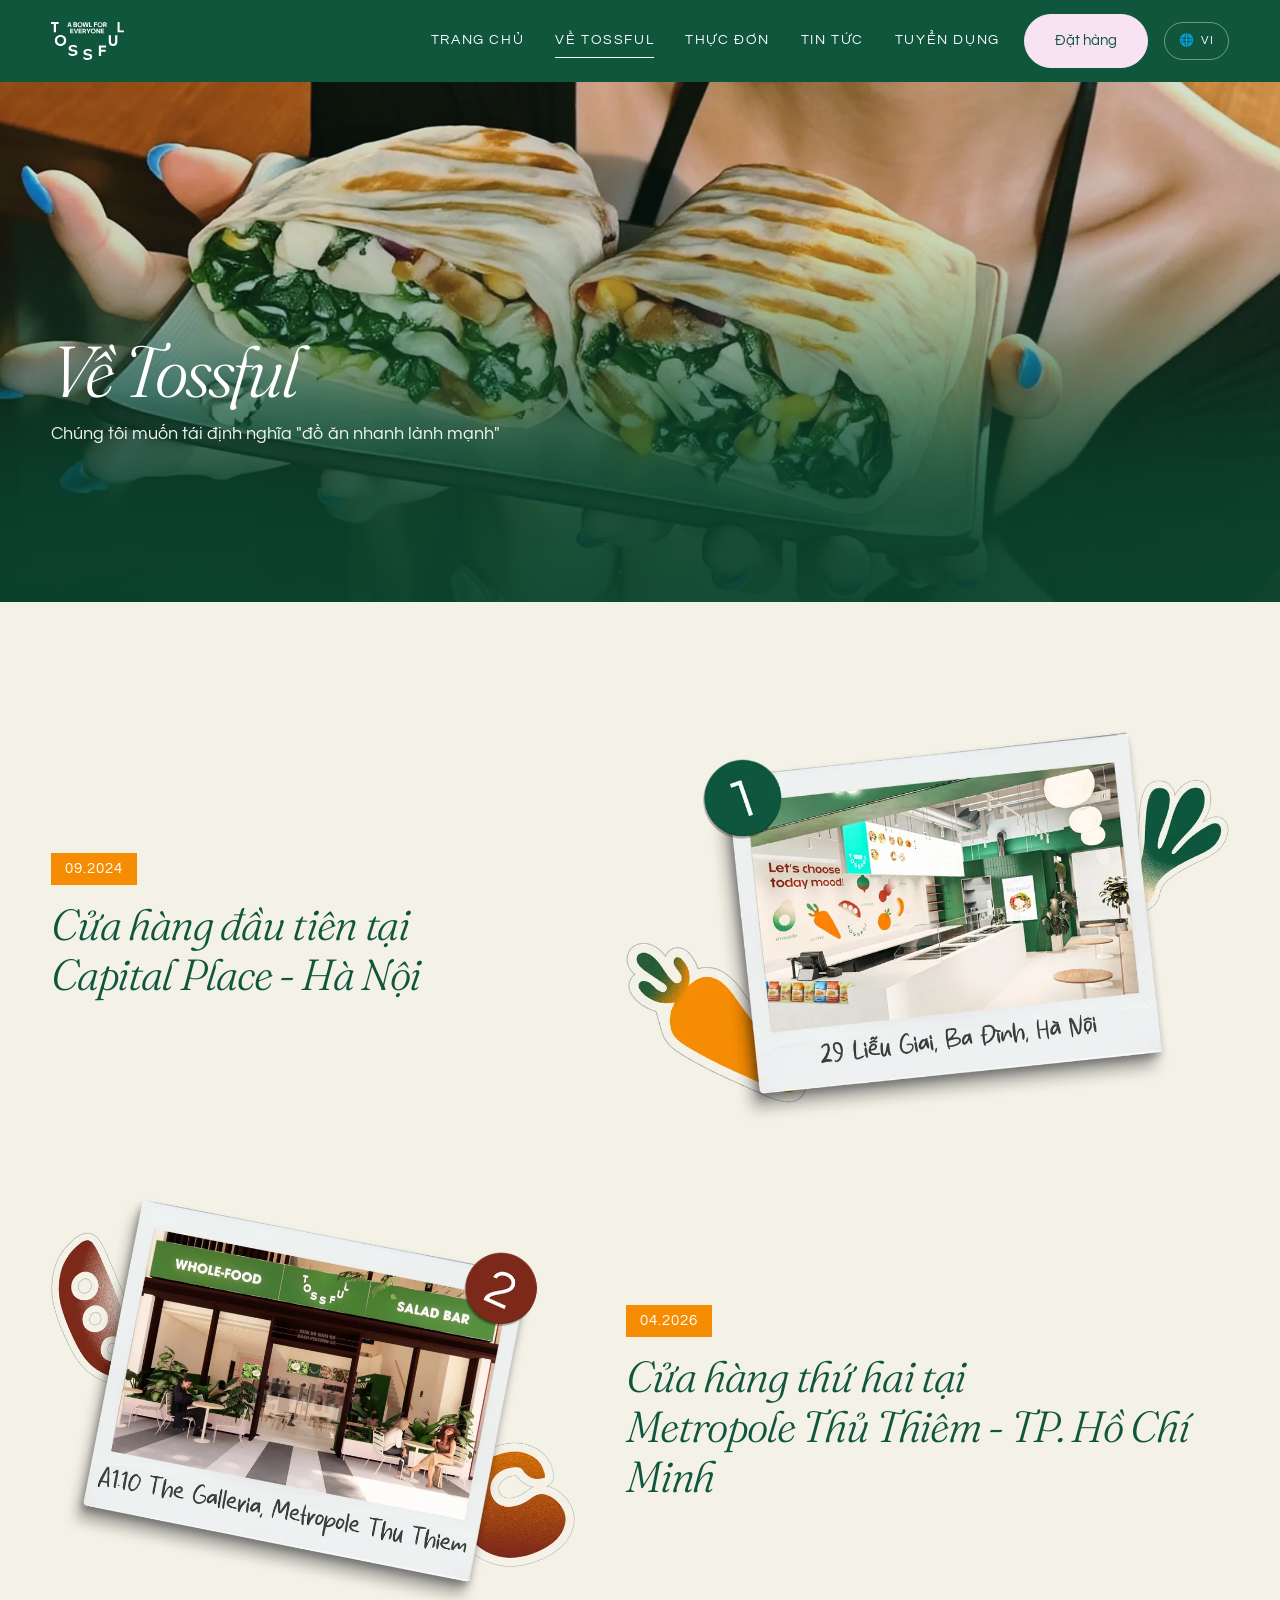
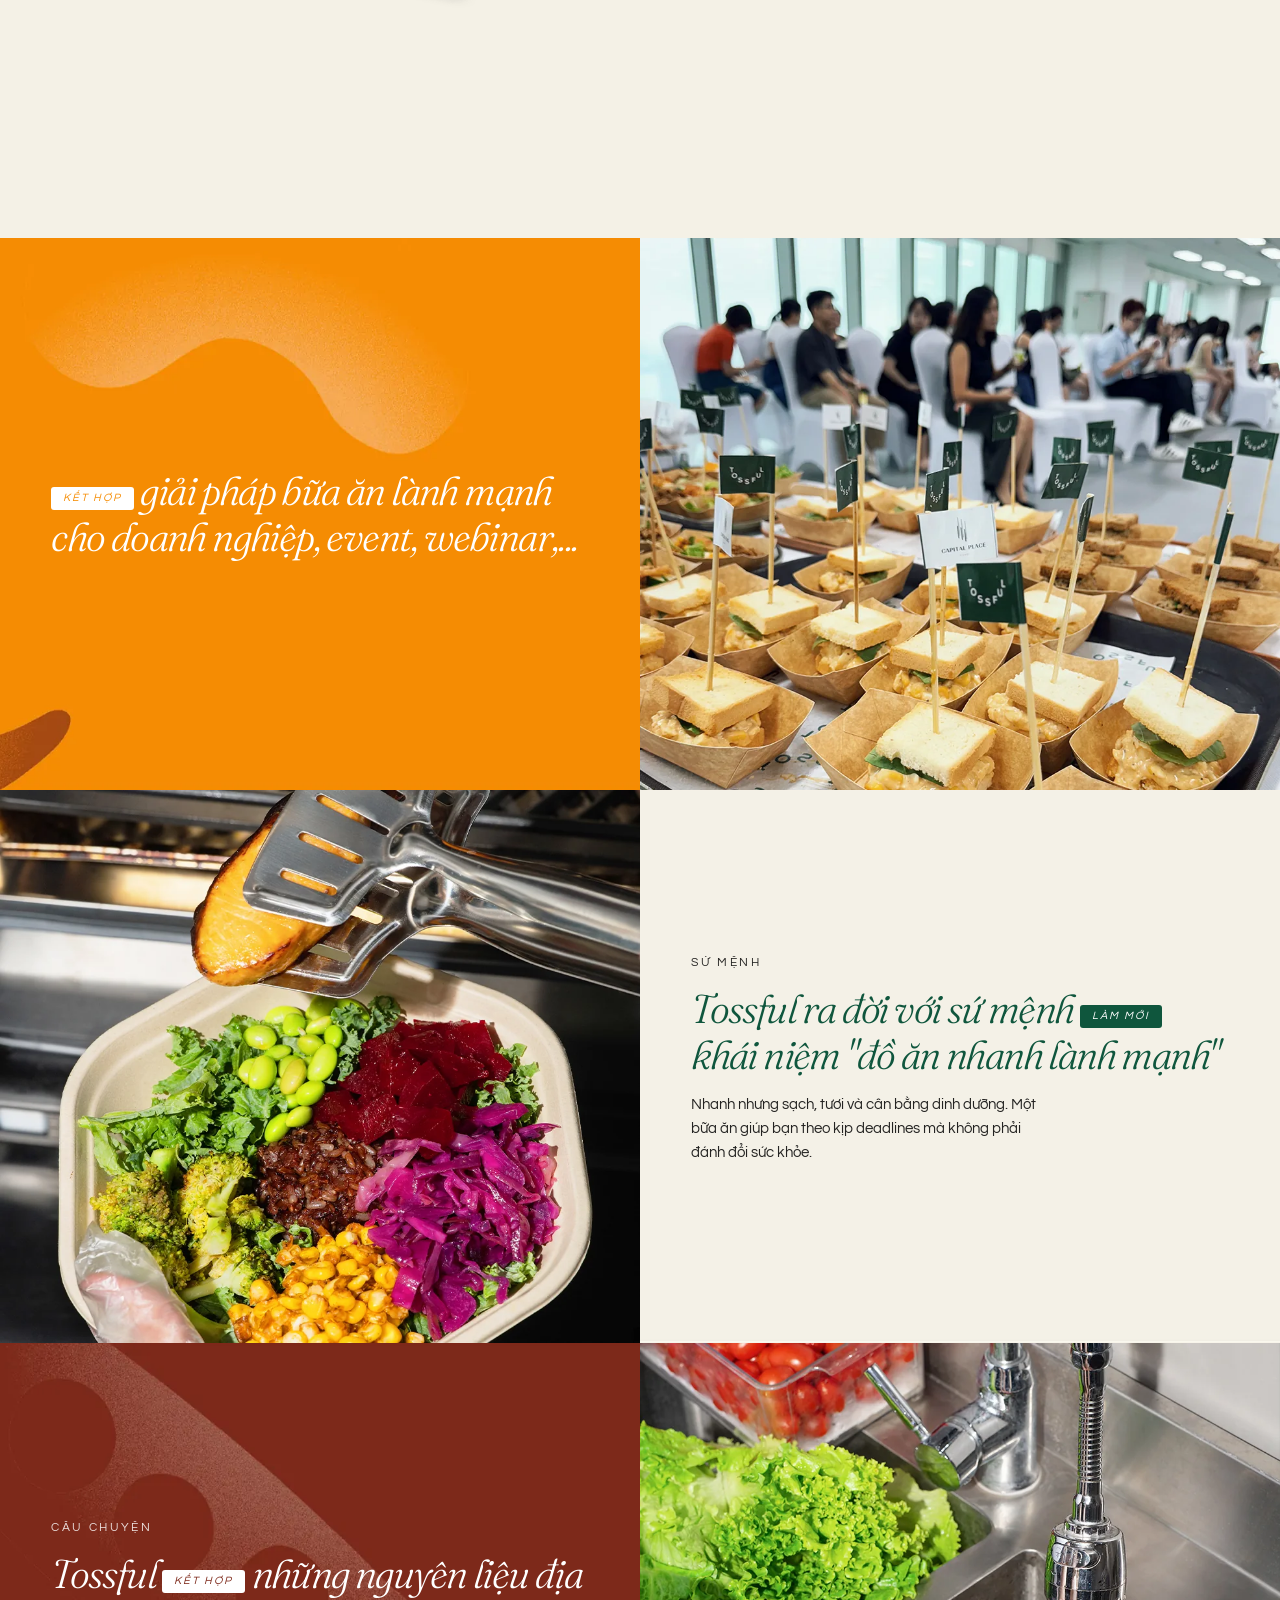
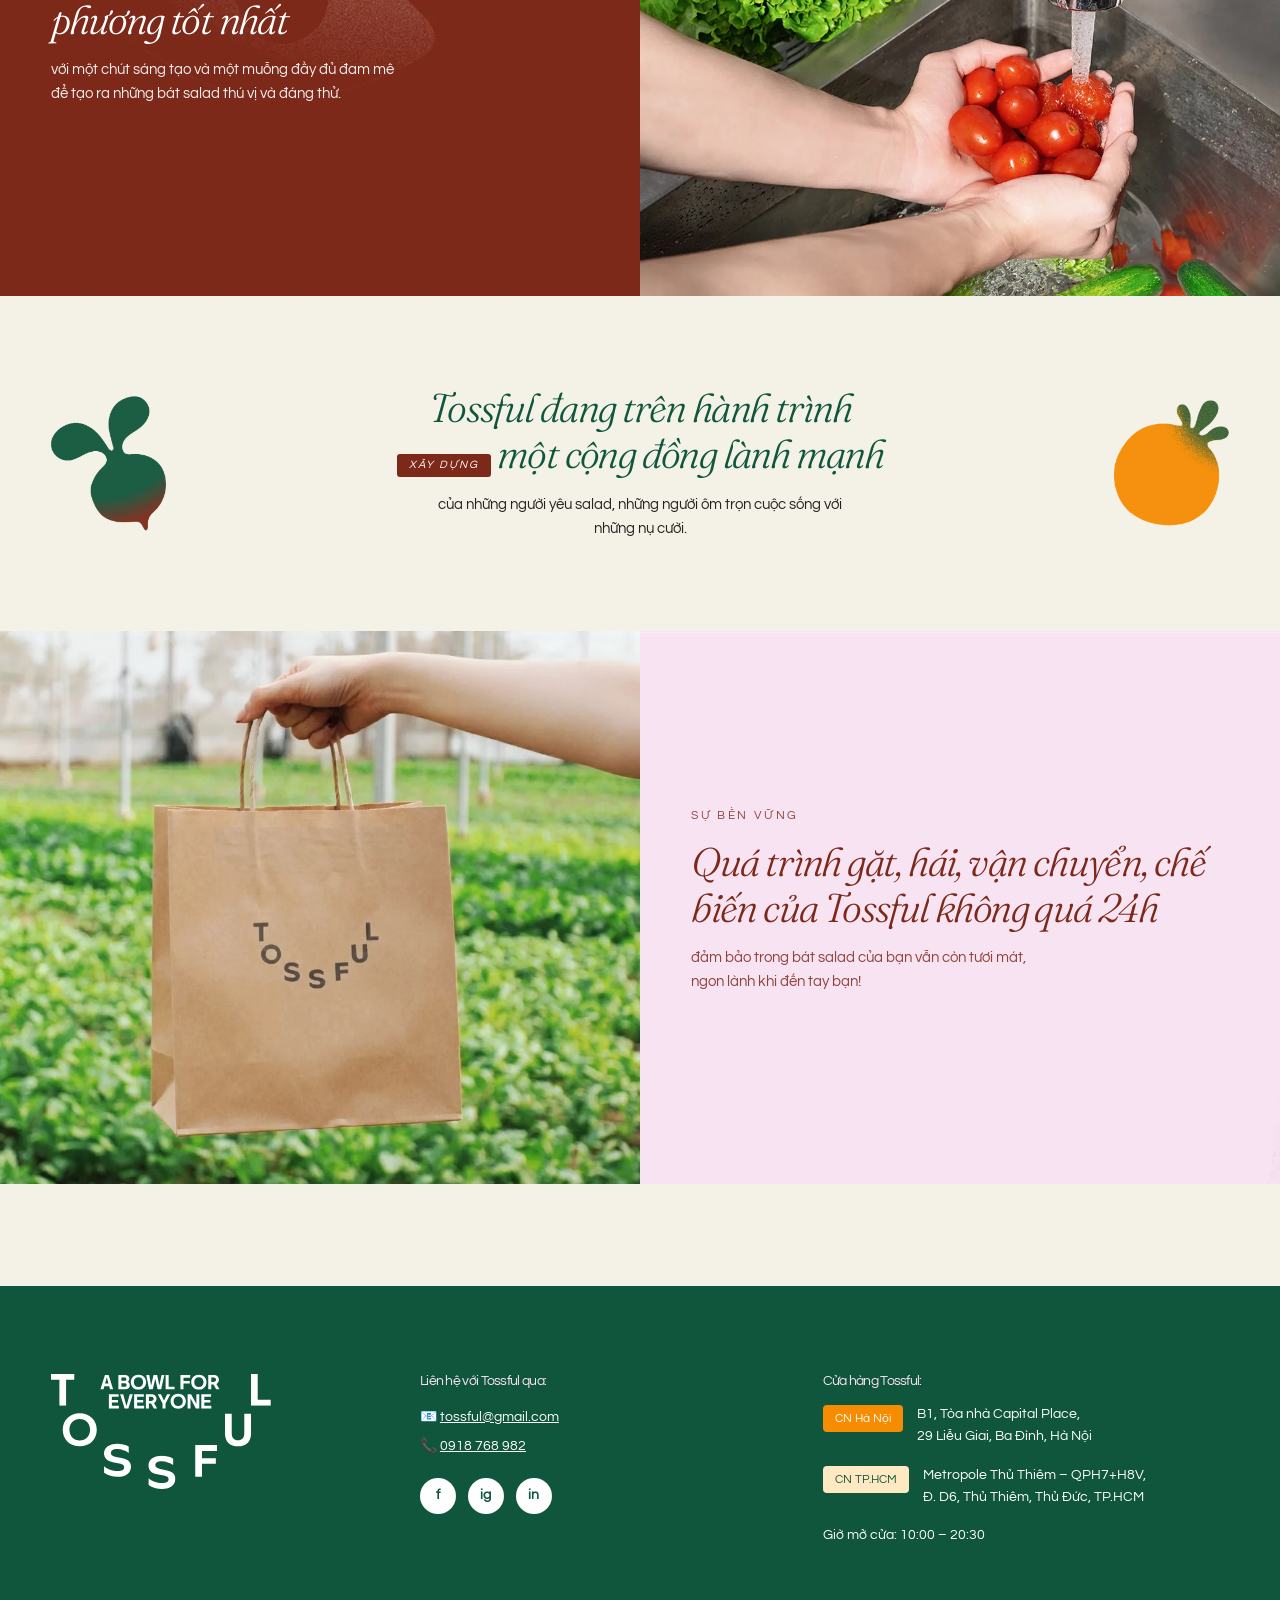
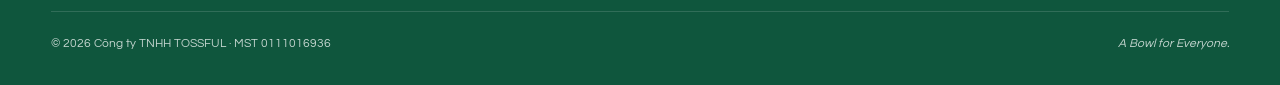
==== commit dcce3f63: "[TCD package] Full visual update per marketing design package (2026-07-18) Apply the TCD 'Design Web" ====
--- a/about.html
+++ b/about.html
@@ -14,174 +14,179 @@
 <body>
 
   <!-- ===== HEADER ===== -->
-  <header class="site-header">
+  <header class="site-header site-header--classic">
     <div class="site-header__inner">
-      <!-- LEFT: browse / discovery -->
-      <nav class="site-browse">
-        <a href="menu.html"><span lang="vi">Thực đơn</span><span lang="en">Menu</span></a>
-        <a href="about.html" class="is-active"><span lang="vi">Về Tossful</span><span lang="en">About</span></a>
-        <a href="news.html"><span lang="vi">Tin tức</span><span lang="en">News</span></a>
-      </nav>
-      <!-- CENTER: logo -> home -->
+      <!-- TCD mockup nav (2026-07-18): logo LEFT · 5 links · Đặt hàng + VI RIGHT.
+           Sweetgreen 3-col nav (TSK-125) parked for a future upgrade. -->
       <a class="site-header__logo" href="/">
         <img src="images/logo-lockup-white.svg" alt="Tossful">
       </a>
-      <!-- RIGHT: utility + CTA + lang + hamburger -->
+      <nav class="site-browse">
+        <a href="/"><span lang="vi">Trang chủ</span><span lang="en">Home</span></a>
+        <a href="about.html" class="is-active"><span lang="vi">Về Tossful</span><span lang="en">About</span></a>
+        <a href="menu.html"><span lang="vi">Thực đơn</span><span lang="en">Menu</span></a>
+        <a href="news.html"><span lang="vi">Tin tức</span><span lang="en">News</span></a>
+        <a href="careers.html"><span lang="vi">Tuyển dụng</span><span lang="en">Careers</span></a>
+      </nav>
       <div class="site-header__right">
-        <a href="/calculator?src=brand-site" class="is-highlight">
-          <span lang="vi">Tính Calo</span><span lang="en">Calculator</span>
-          <span class="nav-badge"><span lang="vi">MỚI</span><span lang="en">NEW</span></span>
-        </a>
         <a class="btn btn-pink" href="https://beacons.ai/tossful" target="_blank" rel="noopener"><span lang="vi">Đặt hàng</span><span lang="en">Order</span></a>
         <button class="lang-switch" data-lang-toggle aria-label="Đổi ngôn ngữ / Change language">
           🌐 <span data-lang-label>VI</span>
         </button>
         <button class="menu-toggle" aria-controls="site-nav" aria-expanded="false" aria-label="Mở menu">☰</button>
       </div>
-      <!-- MOBILE drawer: full nav incl. Careers (toggled by hamburger) -->
+      <!-- MOBILE drawer -->
       <nav class="site-nav" id="site-nav">
         <a href="/"><span lang="vi">Trang chủ</span><span lang="en">Home</span></a>
+        <a href="about.html" class="is-active"><span lang="vi">Về Tossful</span><span lang="en">About</span></a>
         <a href="menu.html"><span lang="vi">Thực đơn</span><span lang="en">Menu</span></a>
-        <a href="about.html" class="is-active"><span lang="vi">Về Tossful</span><span lang="en">About</span></a>
         <a href="news.html"><span lang="vi">Tin tức</span><span lang="en">News</span></a>
-        <a href="/calculator?src=brand-site" class="is-highlight">
+        <a href="careers.html"><span lang="vi">Tuyển dụng</span><span lang="en">Careers</span></a>
+        <a href="https://my.tossful.com/nutrition" class="is-highlight">
           <span lang="vi">Tính Calo</span><span lang="en">Calculator</span>
           <span class="nav-badge"><span lang="vi">MỚI</span><span lang="en">NEW</span></span>
         </a>
-        <a href="careers.html"><span lang="vi">Tuyển dụng</span><span lang="en">Careers</span></a>
       </nav>
     </div>
   </header>
 
   <main>
 
-    <!-- ===== PHOTO-STRIP BANNER + INTRO ===== -->
-    <section class="about-banner">
-      <div class="about-banner__strip">
-        <img src="images/hero/hero-1.jpg" alt="" loading="lazy">
-        <img src="images/bowls/bowl-festo.jpg" alt="" loading="lazy">
-        <img src="images/bowls/bowl-kale-my-ex.jpg" alt="" loading="lazy">
-        <img src="images/hero/hero-2.jpg" alt="" loading="lazy">
-        <img src="images/hero/hero-3.jpg" alt="" loading="lazy">
-      </div>
-      <div class="about-banner__copy">
-        <span class="about-banner__eyebrow">Về Tossful</span>
-        <h1 class="about-banner__title">
-          <span lang="vi">Chúng tôi muốn bạn có cái nhìn rõ ràng về định nghĩa "ăn nhanh lành mạnh".</span>
-          <span lang="en">We want you to see a clear picture of what "healthy fast food" really means.</span>
-        </h1>
+    <!-- ===== HERO (Về Tossful a — wrap photo) ===== -->
+    <section class="about-hero">
+      <div class="about-hero__inner container">
+        <h1 class="about-hero__title"><span lang="vi">Về Tossful</span><span lang="en">About Tossful</span></h1>
+        <p class="about-hero__sub">
+          <span lang="vi">Chúng tôi muốn tái định nghĩa "đồ ăn nhanh lành mạnh"</span>
+          <span lang="en">We want to redefine "healthy fast food"</span>
+        </p>
       </div>
     </section>
 
-    <!-- ===== TWO STORE CARDS ===== -->
-    <section class="about-stores">
+    <!-- ===== TIMELINE (09.2024 HN → 04.2026 HCM) ===== -->
+    <section class="about-timeline">
       <div class="container">
-        <div class="about-stores__grid">
-          <article class="store-card">
-            <div class="store-card__media">
-              <img src="images/hero/hero-1.jpg" alt="Tossful Capital Place — Hà Nội" loading="lazy">
-            </div>
-            <div class="store-card__body">
-              <span class="store-card__tag"><span lang="vi">CỬA HÀNG ĐẦU TIÊN</span><span lang="en">FIRST STORE</span></span>
-              <h3 class="store-card__name">
-                <span lang="vi">Cửa hàng đầu tiên tại Capital Place — Hà Nội</span>
-                <span lang="en">First Tossful — Capital Place, Hà Nội</span>
-              </h3>
-              <p class="store-card__addr">
-                B1, Tòa nhà Capital Place,<br>
-                29 Liễu Giai, Ba Đình, Hà Nội
-              </p>
-            </div>
-          </article>
-
-          <article class="store-card">
-            <div class="store-card__media">
-              <img src="images/hero/hero-2.jpg" alt="Tossful Metropole Thủ Thiêm — TP.HCM" loading="lazy">
-            </div>
-            <div class="store-card__body">
-              <span class="store-card__tag"><span lang="vi">CỬA HÀNG MỚI MỞ</span><span lang="en">NEWLY OPENED</span></span>
-              <h3 class="store-card__name">
-                <span lang="vi">Cửa hàng thứ hai tại Metropole Thủ Thiêm — TP.HCM</span>
-                <span lang="en">Second Tossful — Metropole Thủ Thiêm, HCMC</span>
-              </h3>
-              <p class="store-card__addr">
-                Metropole Thủ Thiêm — QPH7+H8V,<br>
-                Đ. D6, Thủ Thiêm, Thủ Đức, TP.HCM
-              </p>
-            </div>
-          </article>
-        </div>
+
+        <div class="timeline-item">
+          <div class="timeline-item__copy">
+            <span class="timeline-item__date">09.2024</span>
+            <h2 class="timeline-item__title">
+              <span lang="vi">Cửa hàng đầu tiên tại<br>Capital Place - Hà Nội</span>
+              <span lang="en">Our first store —<br>Capital Place, Hà Nội</span>
+            </h2>
+          </div>
+          <div class="timeline-item__media">
+            <img src="images/about/timeline-2024-hn.webp" alt="Tossful Capital Place — 29 Liễu Giai, Ba Đình, Hà Nội" loading="lazy">
+          </div>
+        </div>
+
+        <div class="timeline-item is-flipped">
+          <div class="timeline-item__copy">
+            <span class="timeline-item__date">04.2026</span>
+            <h2 class="timeline-item__title">
+              <span lang="vi">Cửa hàng thứ hai tại<br>Metropole Thủ Thiêm - TP. Hồ Chí Minh</span>
+              <span lang="en">Our second store —<br>Metropole Thủ Thiêm, HCMC</span>
+            </h2>
+          </div>
+          <div class="timeline-item__media">
+            <img src="images/about/timeline-2026-hcm.webp" alt="Tossful Metropole Thủ Thiêm — A1.10 The Galleria" loading="lazy">
+          </div>
+        </div>
+
       </div>
     </section>
 
-    <!-- ===== ALTERNATING FEATURE ROWS ===== -->
+    <!-- ===== FEATURE ROWS (theo mockup TCD) ===== -->
     <section class="feature-rows">
 
-      <div class="feature-row feature-row--squash">
-        <div class="feature-row__media">
-          <img src="images/bowls/bowl-festo.jpg" alt="" loading="lazy">
-        </div>
-        <div class="feature-row__copy">
-          <span class="feature-row__tag"><span lang="vi">SỨ MỆNH</span><span lang="en">MISSION</span></span>
+      <!-- KẾT HỢP — catering (orange) -->
+      <div class="feature-row feature-row--squash feature-row--bg-ket-hop">
+        <div class="feature-row__copy">
+          <div>
+            <h2 class="feature-row__title">
+              <span lang="vi"><span class="feature-row__tag">KẾT HỢP</span> giải pháp bữa ăn lành mạnh cho doanh nghiệp, event, webinar,...</span>
+              <span lang="en"><span class="feature-row__tag">CATERING</span> healthy meal solutions for offices, events, webinars…</span>
+            </h2>
+          </div>
+        </div>
+        <div class="feature-row__media">
+          <img src="images/about/ket-hop-catering.webp" alt="Tossful catering — sandwich box cho event doanh nghiệp" loading="lazy">
+        </div>
+      </div>
+
+      <!-- SỨ MỆNH — LÀM MỚI (cream) -->
+      <div class="feature-row feature-row--cream is-flipped">
+        <div class="feature-row__copy">
+          <div>
+            <span class="feature-row__eyebrow"><span lang="vi">SỨ MỆNH</span><span lang="en">MISSION</span></span>
+            <h2 class="feature-row__title">
+              <span lang="vi">Tossful ra đời với sứ mệnh <span class="feature-row__tag feature-row__tag--green">LÀM MỚI</span> khái niệm "đồ ăn nhanh lành mạnh"</span>
+              <span lang="en">Tossful was born to <span class="feature-row__tag feature-row__tag--green">REFRESH</span> the idea of "healthy fast food"</span>
+            </h2>
+            <p class="feature-row__body">
+              <span lang="vi">Nhanh nhưng sạch, tươi và cân bằng dinh dưỡng. Một bữa ăn giúp bạn theo kịp deadlines mà không phải đánh đổi sức khỏe.</span>
+              <span lang="en">Fast but clean, fresh and balanced — a meal that keeps up with your deadlines without trading away your health.</span>
+            </p>
+          </div>
+        </div>
+        <div class="feature-row__media">
+          <img src="images/about/lam-moi-bowl.webp" alt="Bowl Tossful vừa hoàn thành trong bếp" loading="lazy">
+        </div>
+      </div>
+
+      <!-- CÂU CHUYỆN — KẾT HỢP nguyên liệu (dark red) -->
+      <div class="feature-row feature-row--almond feature-row--bg-cau-chuyen">
+        <div class="feature-row__copy">
+          <div>
+            <span class="feature-row__eyebrow"><span lang="vi">CÂU CHUYỆN</span><span lang="en">STORY</span></span>
+            <h2 class="feature-row__title">
+              <span lang="vi">Tossful <span class="feature-row__tag feature-row__tag--pink">KẾT HỢP</span> những nguyên liệu địa phương tốt nhất</span>
+              <span lang="en">Tossful <span class="feature-row__tag feature-row__tag--pink">COMBINES</span> the best local ingredients</span>
+            </h2>
+            <p class="feature-row__body">
+              <span lang="vi">với một chút sáng tạo và một muỗng đầy đủ đam mê để tạo ra những bát salad thú vị và đáng thử.</span>
+              <span lang="en">with a dash of creativity and a full spoon of passion — salads worth getting excited about.</span>
+            </p>
+          </div>
+        </div>
+        <div class="feature-row__media">
+          <img src="images/about/cau-chuyen-rua-ca-chua.webp" alt="Rửa cà chua tươi tại bếp Tossful" loading="lazy">
+        </div>
+      </div>
+
+      <!-- XÂY DỰNG — cộng đồng (cream, centered) -->
+      <div class="about-community">
+        <img class="about-community__veg about-community__veg--left" src="images/about/veg-beet.webp" alt="" aria-hidden="true">
+        <div class="about-community__copy">
           <h2 class="feature-row__title">
-            <span lang="vi">Tossful ra đời với sứ mệnh "làm mới" khái niệm "ăn nhanh lành mạnh".</span>
-            <span lang="en">Tossful was born to reinvent what "healthy fast food" feels like.</span>
+            <span lang="vi">Tossful đang trên hành trình<br><span class="feature-row__tag feature-row__tag--almond">XÂY DỰNG</span> một cộng đồng lành mạnh</span>
+            <span lang="en">Tossful is on a journey to<br><span class="feature-row__tag feature-row__tag--almond">BUILD</span> a healthy community</span>
           </h2>
           <p class="feature-row__body">
-            <span lang="vi">Không phải sự đánh đổi giữa nhanh và lành — mà là sự hoà quyện giữa hương vị và dinh dưỡng trong từng bowl.</span>
-            <span lang="en">Not a trade-off between speed and health — a balance of flavor and nutrition in every bowl.</span>
+            <span lang="vi">của những người yêu salad, những người ôm trọn cuộc sống với những nụ cười.</span>
+            <span lang="en">of salad lovers — people who embrace life with a smile.</span>
           </p>
         </div>
-      </div>
-
-      <div class="feature-row feature-row--almond is-flipped">
-        <div class="feature-row__media">
-          <img src="images/ingredients/baby_tomatoes.jpg" alt="" loading="lazy">
-        </div>
-        <div class="feature-row__copy">
-          <span class="feature-row__tag"><span lang="vi">CÂU CHUYỆN</span><span lang="en">STORY</span></span>
-          <h2 class="feature-row__title">
-            <span lang="vi">Tossful kết hợp những nguyên liệu địa phương với nhau.</span>
-            <span lang="en">Tossful brings together local ingredients with care.</span>
-          </h2>
-          <p class="feature-row__body">
-            <span lang="vi">Mỗi món đều mang trong mình câu chuyện của các vùng đất — từ Sơn La, Bắc Giang, Đà Lạt — về với bữa ăn của bạn.</span>
-            <span lang="en">Every dish carries the story of a region — Sơn La, Bắc Giang, Đà Lạt — onto your plate.</span>
-          </p>
-        </div>
-      </div>
-
-      <div class="feature-row feature-row--cabbage">
-        <div class="feature-row__media">
-          <img src="images/ingredients/kales.jpg" alt="" loading="lazy">
-        </div>
-        <div class="feature-row__copy">
-          <span class="feature-row__tag"><span lang="vi">XÂY DỰNG</span><span lang="en">BUILDING</span></span>
-          <h2 class="feature-row__title">
-            <span lang="vi">Tossful đang trên hành trình xây dựng cộng đồng lành mạnh.</span>
-            <span lang="en">Tossful is on a mission to grow a healthy community.</span>
-          </h2>
-          <p class="feature-row__body">
-            <span lang="vi">Vận hành ngày qua ngày, những bạn đến cửa hàng cũng đang xây cùng chúng tôi từng bowl, từng câu chuyện.</span>
-            <span lang="en">Day after day, the people who walk in are building this story bowl by bowl with us.</span>
-          </p>
-        </div>
-      </div>
-
-      <div class="feature-row feature-row--beetroot is-flipped">
-        <div class="feature-row__media">
-          <img src="images/bowls/bowl-misocool.jpg" alt="" loading="lazy">
-        </div>
-        <div class="feature-row__copy">
-          <span class="feature-row__tag"><span lang="vi">TUYỂN CHỌN</span><span lang="en">CRAFT</span></span>
-          <h2 class="feature-row__title">
-            <span lang="vi">Quá trình gặt, hái, vận chuyển, chế biến của Tossful không quá 12 tiếng.</span>
-            <span lang="en">From farm to bowl — harvested, transported, prepped in under 12 hours.</span>
-          </h2>
-          <p class="feature-row__body">
-            <span lang="vi">Đó là chuẩn mực Tossful đặt ra cho chính mình để mỗi nguyên liệu đến tay bạn đều giữ trọn độ tươi và dinh dưỡng.</span>
-            <span lang="en">A standard we hold ourselves to — every ingredient hits your bowl at peak freshness.</span>
-          </p>
+        <img class="about-community__veg about-community__veg--right" src="images/about/veg-orange.webp" alt="" aria-hidden="true">
+      </div>
+
+      <!-- SỰ BỀN VỮNG — 24h (pink) -->
+      <div class="feature-row feature-row--beetroot feature-row--bg-ben-vung is-flipped">
+        <div class="feature-row__copy">
+          <div>
+            <span class="feature-row__eyebrow"><span lang="vi">SỰ BỀN VỮNG</span><span lang="en">SUSTAINABILITY</span></span>
+            <h2 class="feature-row__title">
+              <span lang="vi">Quá trình gặt, hái, vận chuyển, chế biến của Tossful không quá 24h</span>
+              <span lang="en">Harvested, transported and prepped — never more than 24 hours</span>
+            </h2>
+            <p class="feature-row__body">
+              <span lang="vi">đảm bảo trong bát salad của bạn vẫn còn tươi mát, ngon lành khi đến tay bạn!</span>
+              <span lang="en">so every bowl reaches you fresh, crisp and full of flavor!</span>
+            </p>
+          </div>
+        </div>
+        <div class="feature-row__media">
+          <img src="images/about/ben-vung-tui-giay.webp" alt="Túi giấy Tossful giữa nông trại rau" loading="lazy">
         </div>
       </div>
 
@@ -200,10 +205,12 @@
           <h4><span lang="vi">Liên hệ với Tossful qua:</span><span lang="en">Get in touch with Tossful:</span></h4>
           <div class="footer-contact">
             <div>📧 <a href="mailto:tossful@gmail.com">tossful@gmail.com</a></div>
+            <div>📞 <a href="tel:+84918768982">0918 768 982</a></div>
           </div>
           <div class="footer-social">
             <a href="https://www.facebook.com/tossful" target="_blank" rel="noopener" aria-label="Facebook">f</a>
             <a href="https://www.instagram.com/tossful_" target="_blank" rel="noopener" aria-label="Instagram">ig</a>
+            <a href="https://www.linkedin.com/company/tossful" target="_blank" rel="noopener" aria-label="LinkedIn">in</a>
           </div>
         </div>
         <div class="footer-col">
--- a/style.css
+++ b/style.css
@@ -516,7 +516,7 @@
   background: var(--toss-kale-deep);
   background-image:
     linear-gradient(180deg, rgba(15,86,61,0.65) 0%, rgba(15,86,61,0.5) 100%),
-    url('images/ingredients/kales.jpg');
+    url('images/hero/menu-hero.webp');
   background-size: cover; background-position: center;
   color: var(--toss-white); text-align: center;
   padding: clamp(56px, 8vw, 96px) 0;
@@ -881,3 +881,142 @@
   .job-row { grid-template-columns: 1fr; gap: 8px; }
   .btn-apply { justify-self: flex-start; margin-top: 6px; }
 }
+
+
+/* =========================================================================
+   TCD MARKETING PACKAGE UPDATE — 2026-07-18
+   Nav classic (mockup TCD) · popup · photo polaroids · about rebuild ·
+   careers grid image. Sweetgreen nav (TSK-125) parked for future upgrade.
+   ========================================================================= */
+
+/* ----- Header: classic mockup layout (logo LEFT · links · CTA right) ----- */
+.site-header--classic .site-header__inner {
+  grid-template-columns: auto 1fr auto;
+}
+.site-header--classic .site-header__logo { justify-self: start; }
+.site-header--classic .site-browse {
+  justify-self: end;
+  gap: clamp(16px, 2.4vw, 34px);
+  font-size: 13.5px; letter-spacing: 0.12em; text-transform: uppercase;
+}
+.site-header--classic .site-browse a.is-active::after {
+  content: ''; position: absolute; left: 0; right: 0; bottom: 0;
+  height: 1px; background: var(--toss-white);
+}
+@media (max-width: 1080px) {
+  .site-header--classic .site-browse { display: none; }
+  .site-header--classic .menu-toggle { display: block; }
+}
+
+/* ----- Bowl-card white tile (drinks & snacks with packshot images) ----- */
+.bowl-card__media--tile { background: var(--toss-white); }
+.bowl-card__media--tile img { object-fit: contain; padding: 18px; }
+
+/* ----- Photo polaroids (Feedback 1/2 from TCD package) ----- */
+.polaroid--photo { background: transparent; box-shadow: none; padding: 0; }
+.polaroid--photo img { width: 100%; height: auto; display: block; }
+
+/* ----- Popup (Soft Opening — per TCD package) ----- */
+.popup { position: fixed; inset: 0; z-index: 200; display: flex; align-items: center; justify-content: center; }
+.popup[hidden] { display: none; }
+.popup__backdrop { position: absolute; inset: 0; background: rgba(10, 62, 44, 0.55); }
+.popup__dialog {
+  position: relative; max-width: min(720px, 92vw); margin: 0 16px;
+  border-radius: var(--radius); overflow: hidden;
+  box-shadow: 0 24px 80px rgba(0,0,0,0.35);
+}
+.popup__dialog img { width: 100%; height: auto; display: block; }
+.popup__close {
+  position: absolute; top: 10px; right: 10px; z-index: 2;
+  width: 36px; height: 36px; border-radius: 50%;
+  border: 0; background: rgba(255,255,255,0.92); color: var(--toss-kale);
+  font-size: 16px; cursor: pointer; line-height: 1;
+}
+.popup__close:hover { background: var(--toss-white); }
+
+/* ----- About: full-bleed hero (Về Tossful a) ----- */
+.about-hero {
+  position: relative; color: var(--toss-white);
+  background:
+    linear-gradient(180deg, rgba(10,62,44,0.15) 30%, rgba(10,62,44,0.55) 100%),
+    url('images/about/about-hero.webp') center / cover no-repeat;
+  min-height: clamp(320px, 42vw, 520px);
+  display: flex; align-items: flex-end;
+}
+.about-hero__inner { width: 100%; padding-top: 48px; padding-bottom: clamp(32px, 4vw, 56px); }
+.about-hero__title {
+  font-family: var(--font-head); font-style: italic; font-weight: 300;
+  letter-spacing: -0.04em; font-size: clamp(44px, 6vw, 72px);
+  margin: 0 0 10px; line-height: 1.05;
+}
+.about-hero__sub { font-size: clamp(15px, 1.6vw, 18px); opacity: 0.94; margin: 0; }
+
+/* ----- About: timeline 09.2024 → 04.2026 ----- */
+.about-timeline { background: var(--toss-cabbage); padding: clamp(56px, 7vw, 96px) 0; }
+.timeline-item {
+  display: grid; grid-template-columns: 1fr 1.15fr; gap: clamp(24px, 4vw, 64px);
+  align-items: center; padding: clamp(24px, 3vw, 40px) 0;
+}
+.timeline-item.is-flipped .timeline-item__copy { order: 2; }
+.timeline-item.is-flipped .timeline-item__media { order: 1; }
+.timeline-item__date {
+  display: inline-block; background: var(--toss-squash); color: var(--toss-white);
+  font-size: 15px; letter-spacing: 0.06em; padding: 4px 14px; margin-bottom: 14px;
+}
+.timeline-item__title {
+  font-family: var(--font-head); font-style: italic; font-weight: 300;
+  letter-spacing: -0.03em; color: var(--toss-kale);
+  font-size: clamp(28px, 3.4vw, 44px); line-height: 1.15; margin: 0;
+}
+.timeline-item__media img { width: 100%; height: auto; display: block; }
+@media (max-width: 760px) {
+  .timeline-item { grid-template-columns: 1fr; }
+  .timeline-item.is-flipped .timeline-item__copy { order: 1; }
+  .timeline-item.is-flipped .timeline-item__media { order: 2; }
+}
+
+/* ----- About: feature-row refinements (TCD sections) ----- */
+.feature-row__eyebrow {
+  display: block; font-size: 12px; letter-spacing: 0.2em;
+  text-transform: uppercase; opacity: 0.85; margin-bottom: 14px;
+}
+.feature-row__tag--green { background: var(--toss-kale); color: var(--toss-white); }
+.feature-row__tag--pink { background: var(--toss-beetroot); color: var(--toss-almond); }
+.feature-row__tag--almond { background: var(--toss-almond); color: var(--toss-white); }
+.feature-row .feature-row__tag { display: inline-block; transform: translateY(-4px); }
+.feature-row--bg-ket-hop .feature-row__copy {
+  background: var(--toss-squash) url('images/about/bg-ket-hop.webp') center / cover no-repeat;
+}
+.feature-row--bg-cau-chuyen .feature-row__copy {
+  background: var(--toss-almond) url('images/about/bg-cau-chuyen.webp') center / cover no-repeat;
+}
+.feature-row--bg-ben-vung .feature-row__copy {
+  background: var(--toss-beetroot) url('images/about/bg-ben-vung.webp') center / cover no-repeat;
+}
+.feature-row--cream .feature-row__copy {
+  background: #F6F3E8 url('images/about/bg-lam-moi.webp') center / cover no-repeat;
+  color: var(--toss-black-rice);
+}
+.feature-row--cream .feature-row__title { color: var(--toss-kale); }
+.feature-row--beetroot .feature-row__title { color: var(--toss-almond); }
+.feature-row--beetroot .feature-row__copy { color: var(--toss-almond); }
+
+/* ----- About: community band (XÂY DỰNG) ----- */
+.about-community {
+  background: var(--toss-cabbage); text-align: center;
+  padding: clamp(56px, 7vw, 96px) var(--gutter);
+  position: relative; overflow: hidden;
+}
+.about-community__copy { max-width: 720px; margin: 0 auto; position: relative; z-index: 1; }
+.about-community .feature-row__title { color: var(--toss-kale); }
+.about-community .feature-row__body { margin: 16px auto 0; max-width: 52ch; }
+.about-community__veg {
+  position: absolute; width: clamp(70px, 9vw, 130px); height: auto; opacity: 0.95;
+}
+.about-community__veg--left { left: clamp(8px, 4vw, 72px); top: 50%; transform: translateY(-50%); }
+.about-community__veg--right { right: clamp(8px, 4vw, 72px); top: 50%; transform: translateY(-50%); }
+@media (max-width: 700px) { .about-community__veg { display: none; } }
+
+/* ----- Careers: single grid image hero (Tuyển dụng a) ----- */
+.careers-collage--single { display: block; height: auto; }
+.careers-collage--single img { width: 100%; height: auto; display: block; }
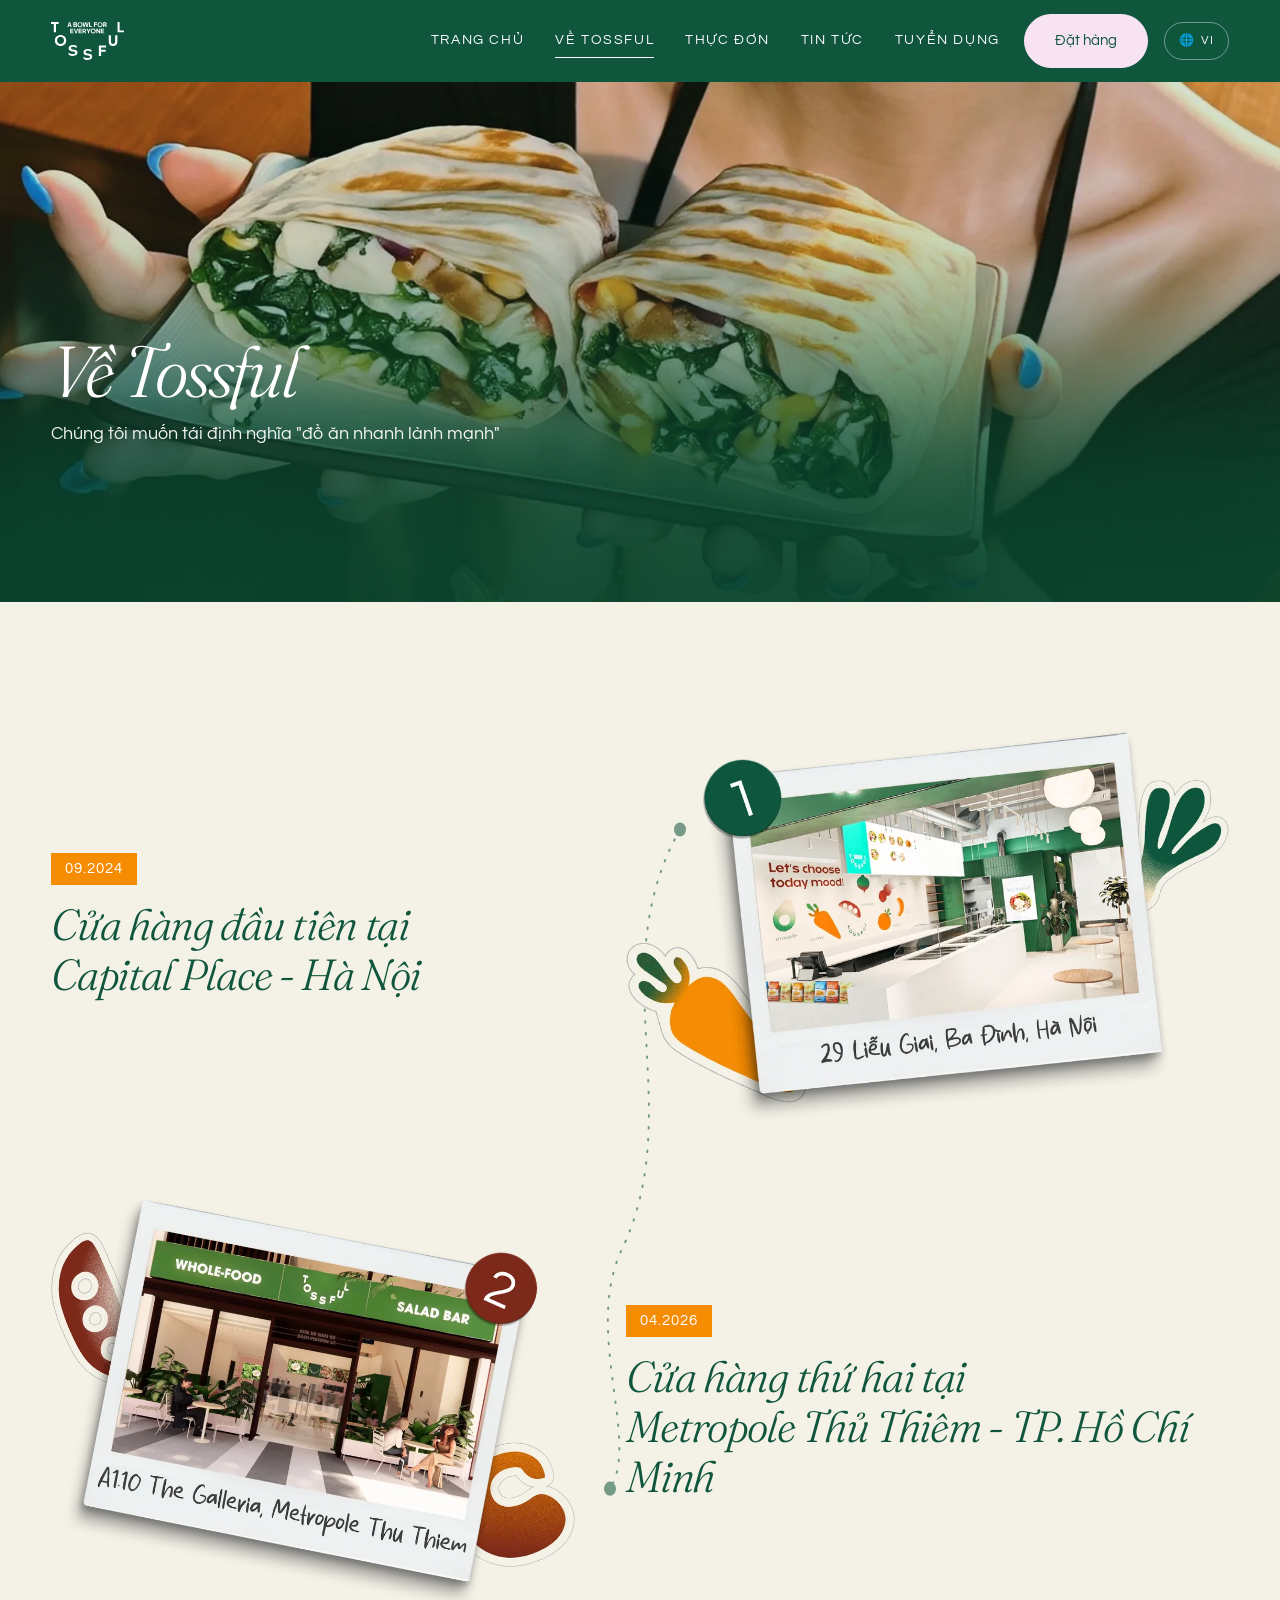
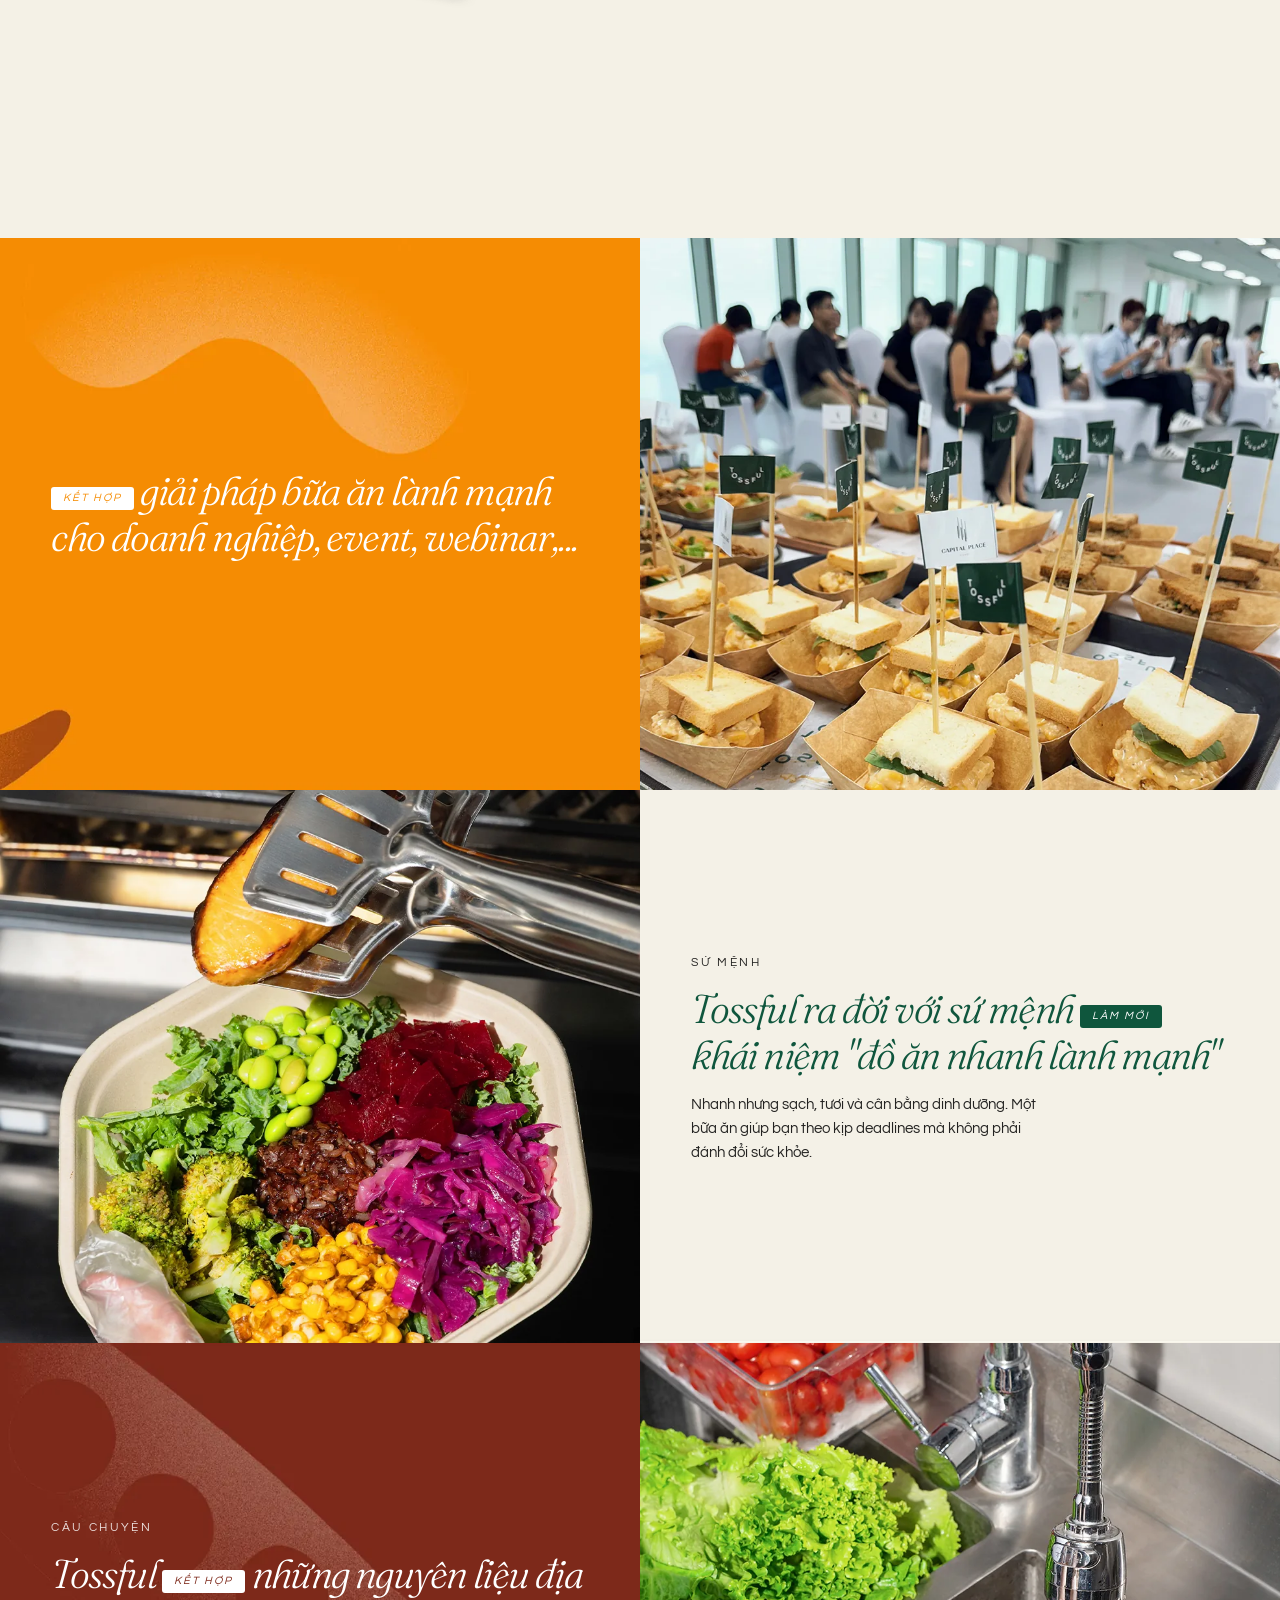
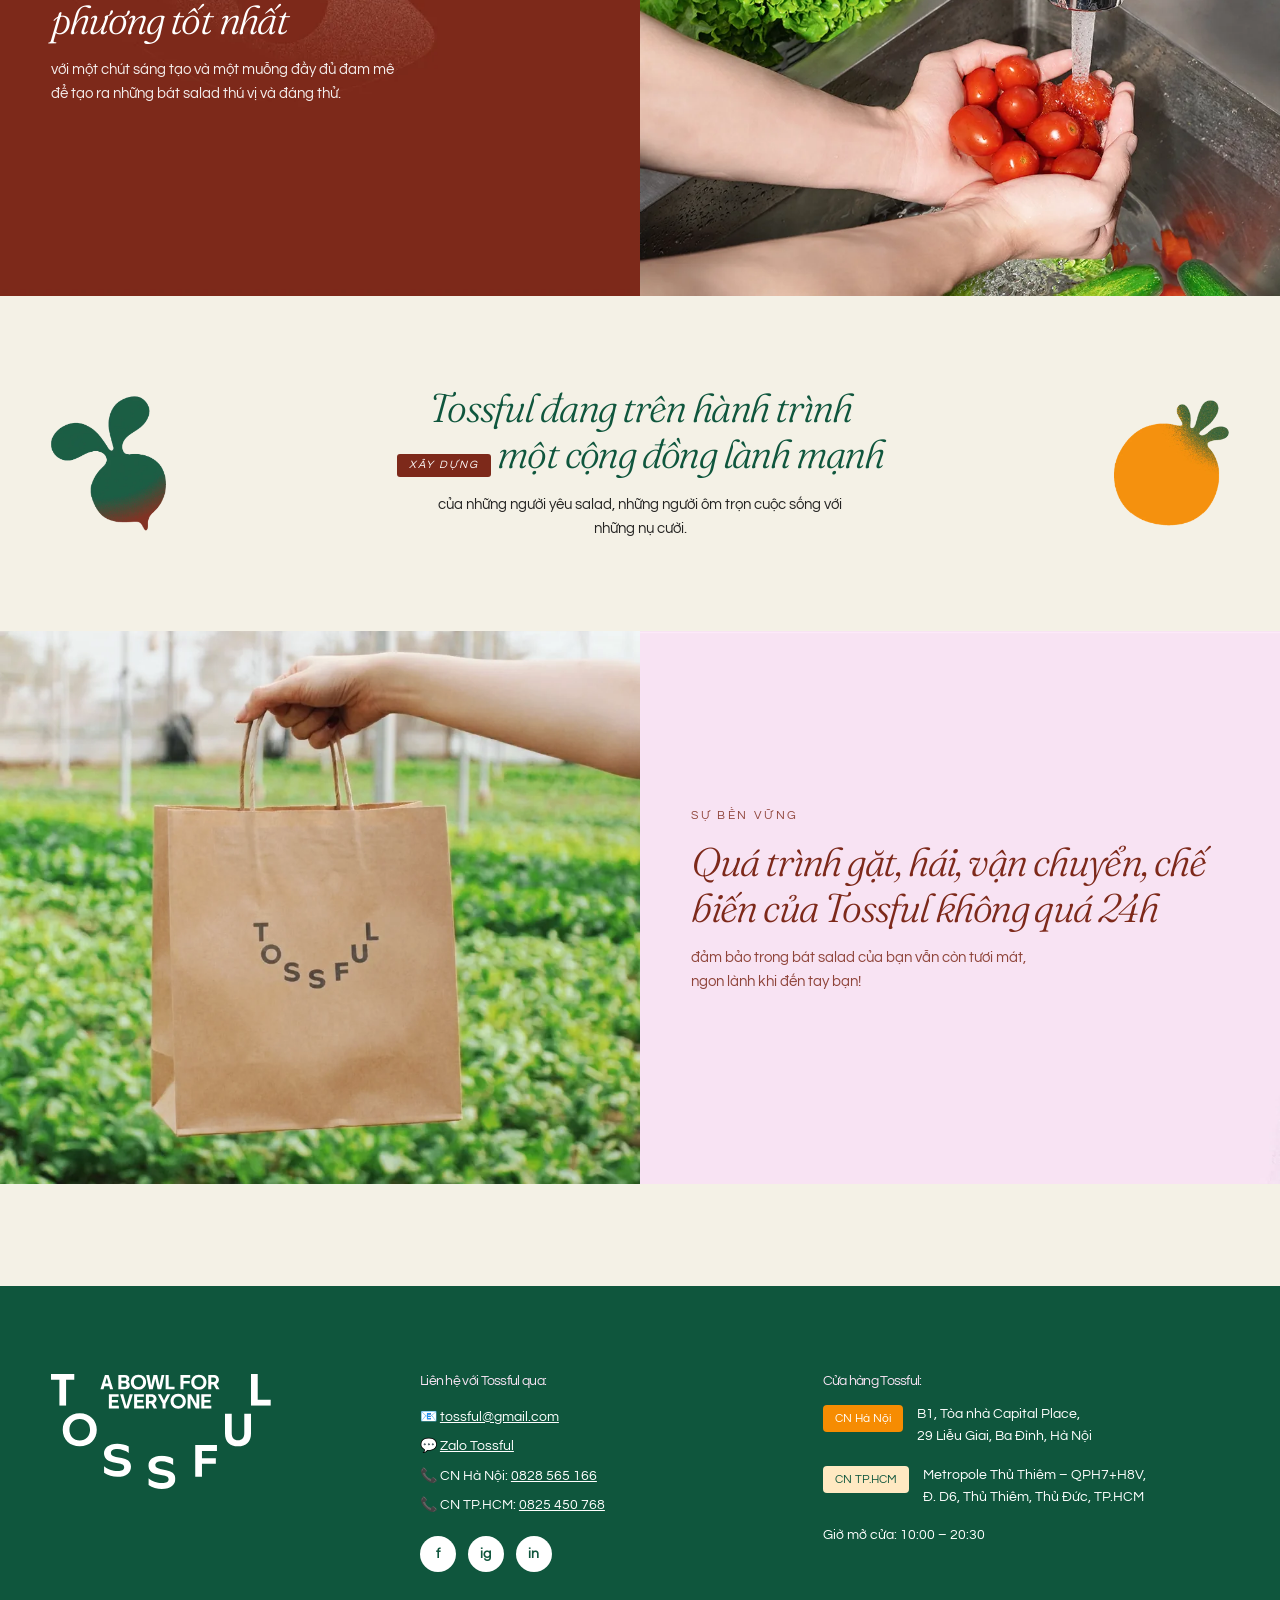
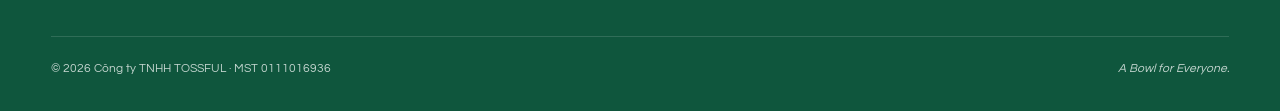
==== commit 202b62f1: "[TCD diff-review] 12 polish items to match mockup + per-store contact info Round-2 pass after side-b" ====
--- a/about.html
+++ b/about.html
@@ -66,6 +66,12 @@
     <!-- ===== TIMELINE (09.2024 HN → 04.2026 HCM) ===== -->
     <section class="about-timeline">
       <div class="container">
+        <svg class="timeline-connector" viewBox="0 0 120 600" preserveAspectRatio="none" aria-hidden="true">
+          <path d="M100 20 C 20 140, 110 260, 40 380 C 5 450, 60 540, 30 580"
+                fill="none" stroke="currentColor" stroke-width="2" stroke-dasharray="1 9" stroke-linecap="round"/>
+          <circle cx="100" cy="20" r="6" fill="currentColor"/>
+          <circle cx="30" cy="580" r="6" fill="currentColor"/>
+        </svg>
 
         <div class="timeline-item">
           <div class="timeline-item__copy">
@@ -205,12 +211,14 @@
           <h4><span lang="vi">Liên hệ với Tossful qua:</span><span lang="en">Get in touch with Tossful:</span></h4>
           <div class="footer-contact">
             <div>📧 <a href="mailto:tossful@gmail.com">tossful@gmail.com</a></div>
-            <div>📞 <a href="tel:+84918768982">0918 768 982</a></div>
+            <div>💬 <a href="https://zalo.me/2823151407077361665" target="_blank" rel="noopener">Zalo Tossful</a></div>
+            <div>📞 <span lang="vi">CN Hà Nội:</span><span lang="en">Hà Nội:</span> <a href="tel:+84828565166">0828 565 166</a></div>
+            <div>📞 <span lang="vi">CN TP.HCM:</span><span lang="en">HCMC:</span> <a href="tel:+84825450768">0825 450 768</a></div>
           </div>
           <div class="footer-social">
             <a href="https://www.facebook.com/tossful" target="_blank" rel="noopener" aria-label="Facebook">f</a>
             <a href="https://www.instagram.com/tossful_" target="_blank" rel="noopener" aria-label="Instagram">ig</a>
-            <a href="https://www.linkedin.com/company/tossful" target="_blank" rel="noopener" aria-label="LinkedIn">in</a>
+            <a href="https://www.linkedin.com/in/tossful-salad-bar-5b4639376/" target="_blank" rel="noopener" aria-label="LinkedIn">in</a>
           </div>
         </div>
         <div class="footer-col">
--- a/style.css
+++ b/style.css
@@ -1020,3 +1020,68 @@
 /* ----- Careers: single grid image hero (Tuyển dụng a) ----- */
 .careers-collage--single { display: block; height: auto; }
 .careers-collage--single img { width: 100%; height: auto; display: block; }
+
+
+/* =========================================================================
+   DIFF-REVIEW ROUND 2 — 2026-07-19 (Hieu duyệt all #1–#12)
+   ========================================================================= */
+
+/* #1 Home card titles: Questrial bold (mockup) — menu page giữ Fraunces */
+.bowl-card__title {
+  font-family: var(--font-body); font-style: normal; font-weight: 700;
+  letter-spacing: 0.01em; font-size: 22px;
+}
+
+/* #2 Home tabs section: nền trắng theo mockup */
+.menu-preview { background: var(--toss-white); }
+
+/* #3 Hero service titles: hồng nhạt theo mockup */
+.hero__service-title { color: var(--toss-beetroot); }
+
+/* #4 Feedback photo polaroids: nghiêng + xen kẽ */
+.polaroid--photo-1 { --tilt: -6deg; margin-top: -6px; }
+.polaroid--photo-2 { --tilt: 5deg; margin-top: 18px; }
+
+/* #5 Sauce section: nền giấy texture */
+.sauces {
+  background: #F6F3E8 url('images/about/bg-lam-moi.webp') center / cover no-repeat;
+}
+
+/* #6 Menu items: đường kẻ mảnh giữa mô tả và kcal */
+.menu-item__meta::before {
+  content: ''; display: block; width: 150px; max-width: 60%;
+  border-top: 1px solid var(--toss-kale); opacity: 0.5; margin: 2px 0 8px;
+}
+
+/* #7 Careers tab active: đỏ đô theo mockup */
+.careers-tab[aria-selected="true"] { background: var(--toss-almond) !important; color: var(--toss-white); }
+
+/* #8 Careers meta icons */
+.job-ico {
+  display: inline-flex; width: 18px; height: 18px; vertical-align: -3px;
+  margin-right: 6px; color: var(--toss-kale);
+}
+.job-ico svg { width: 100%; height: 100%; }
+
+/* #11 About timeline connector */
+.about-timeline .container { position: relative; }
+.timeline-connector {
+  position: absolute; left: 50%; top: 12%; height: 74%; width: 120px;
+  transform: translateX(-50%); z-index: 0; pointer-events: none; color: var(--toss-kale); opacity: 0.55;
+}
+.timeline-item { position: relative; z-index: 1; }
+@media (max-width: 760px) { .timeline-connector { display: none; } }
+
+/* #12 News hero carousel */
+.news-feature { position: relative; }
+.news-feature__slide { display: none; }
+.news-feature__slide.is-active { display: contents; }
+.news-feature__dots {
+  position: absolute; right: 18px; top: 50%; transform: translateY(-50%);
+  display: flex; flex-direction: column; gap: 10px; z-index: 3;
+}
+.news-feature__dot {
+  width: 10px; height: 10px; border-radius: 50%; border: 0; padding: 0;
+  background: rgba(255,255,255,0.45); cursor: pointer;
+}
+.news-feature__dot.is-active { background: var(--toss-white); }
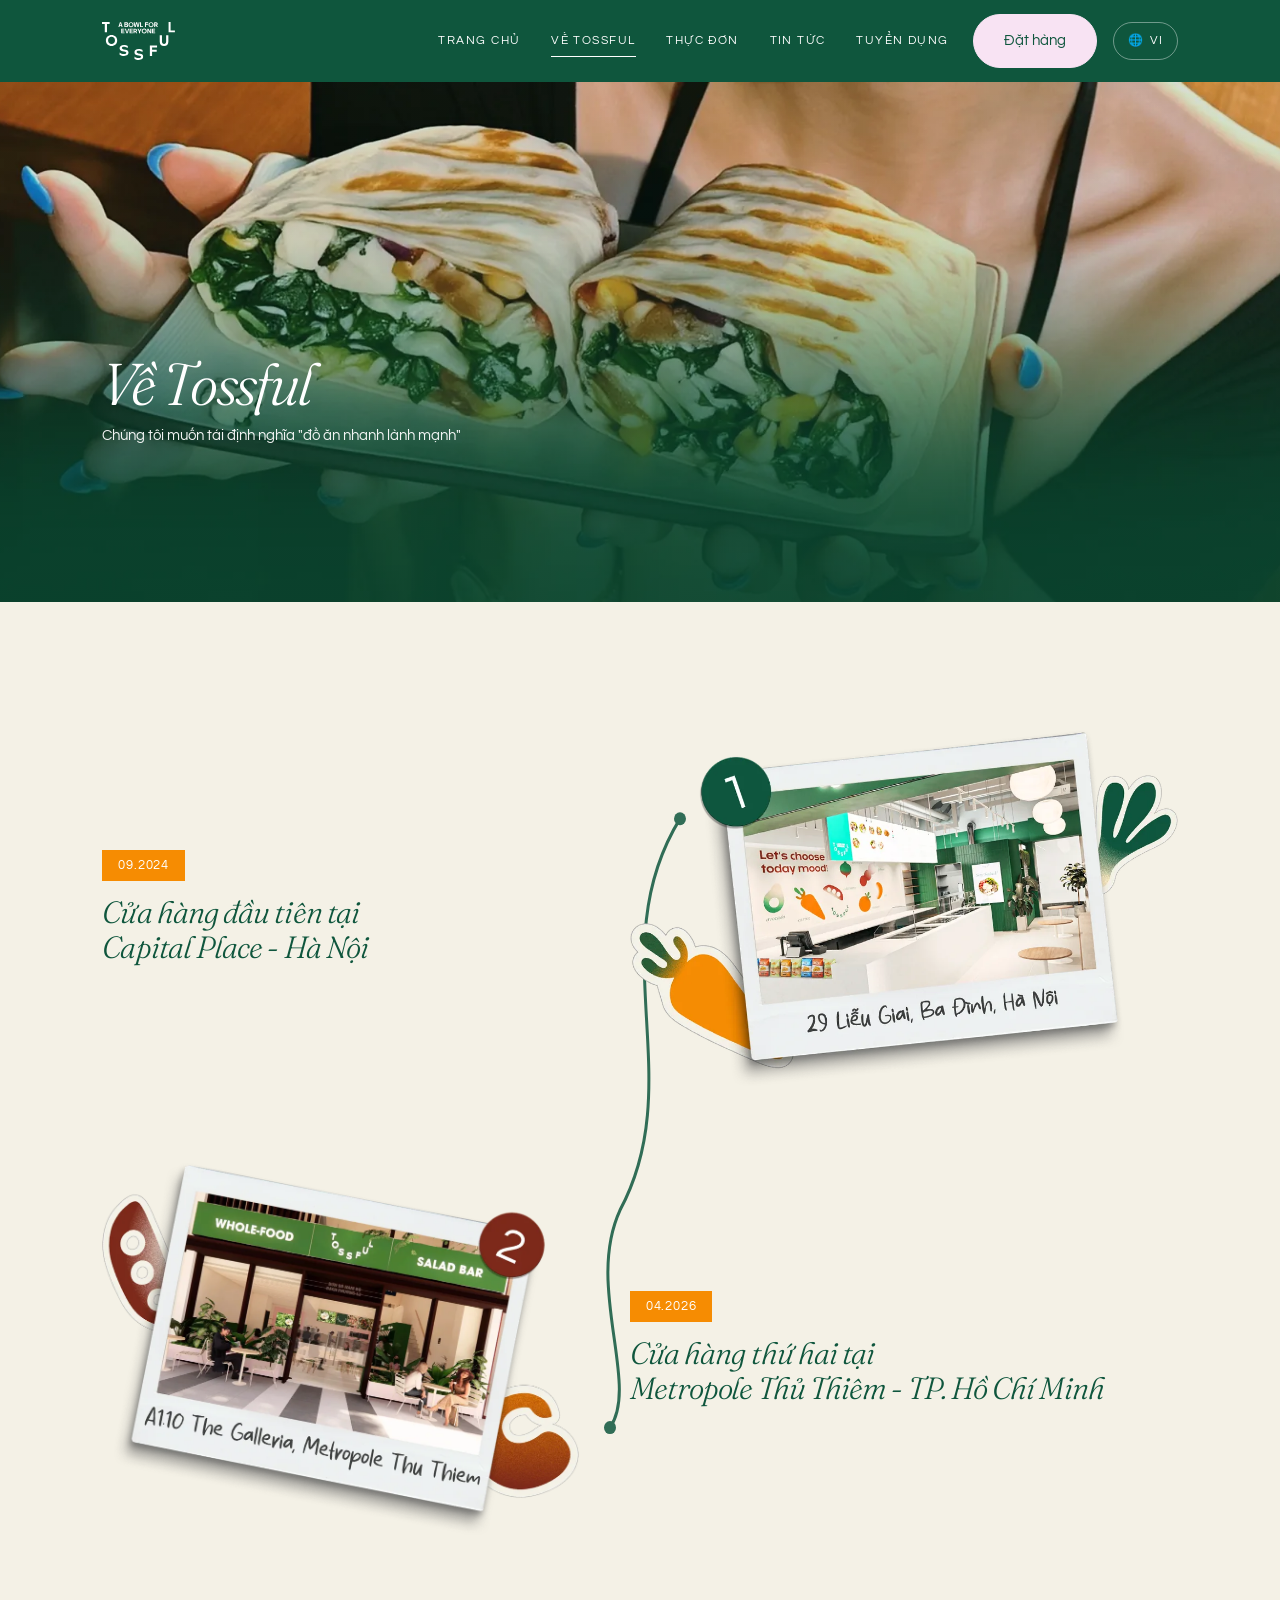
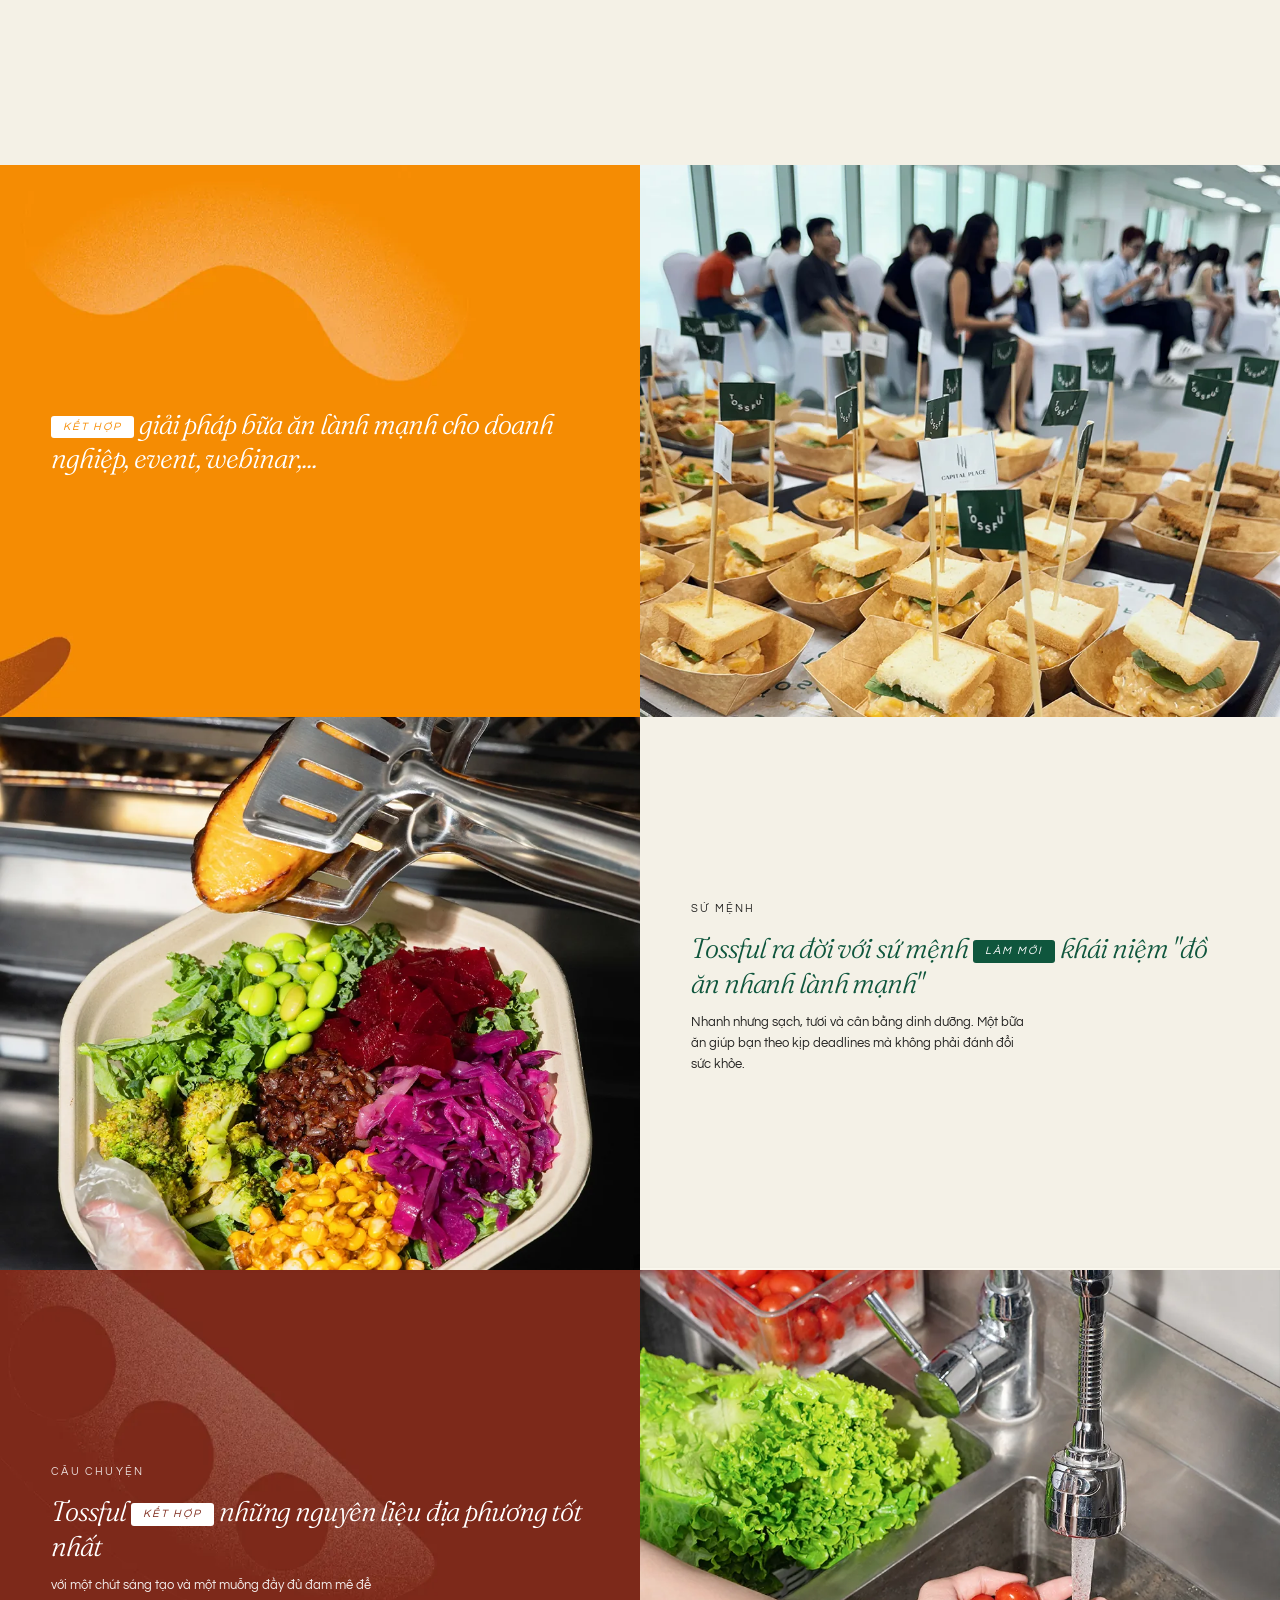
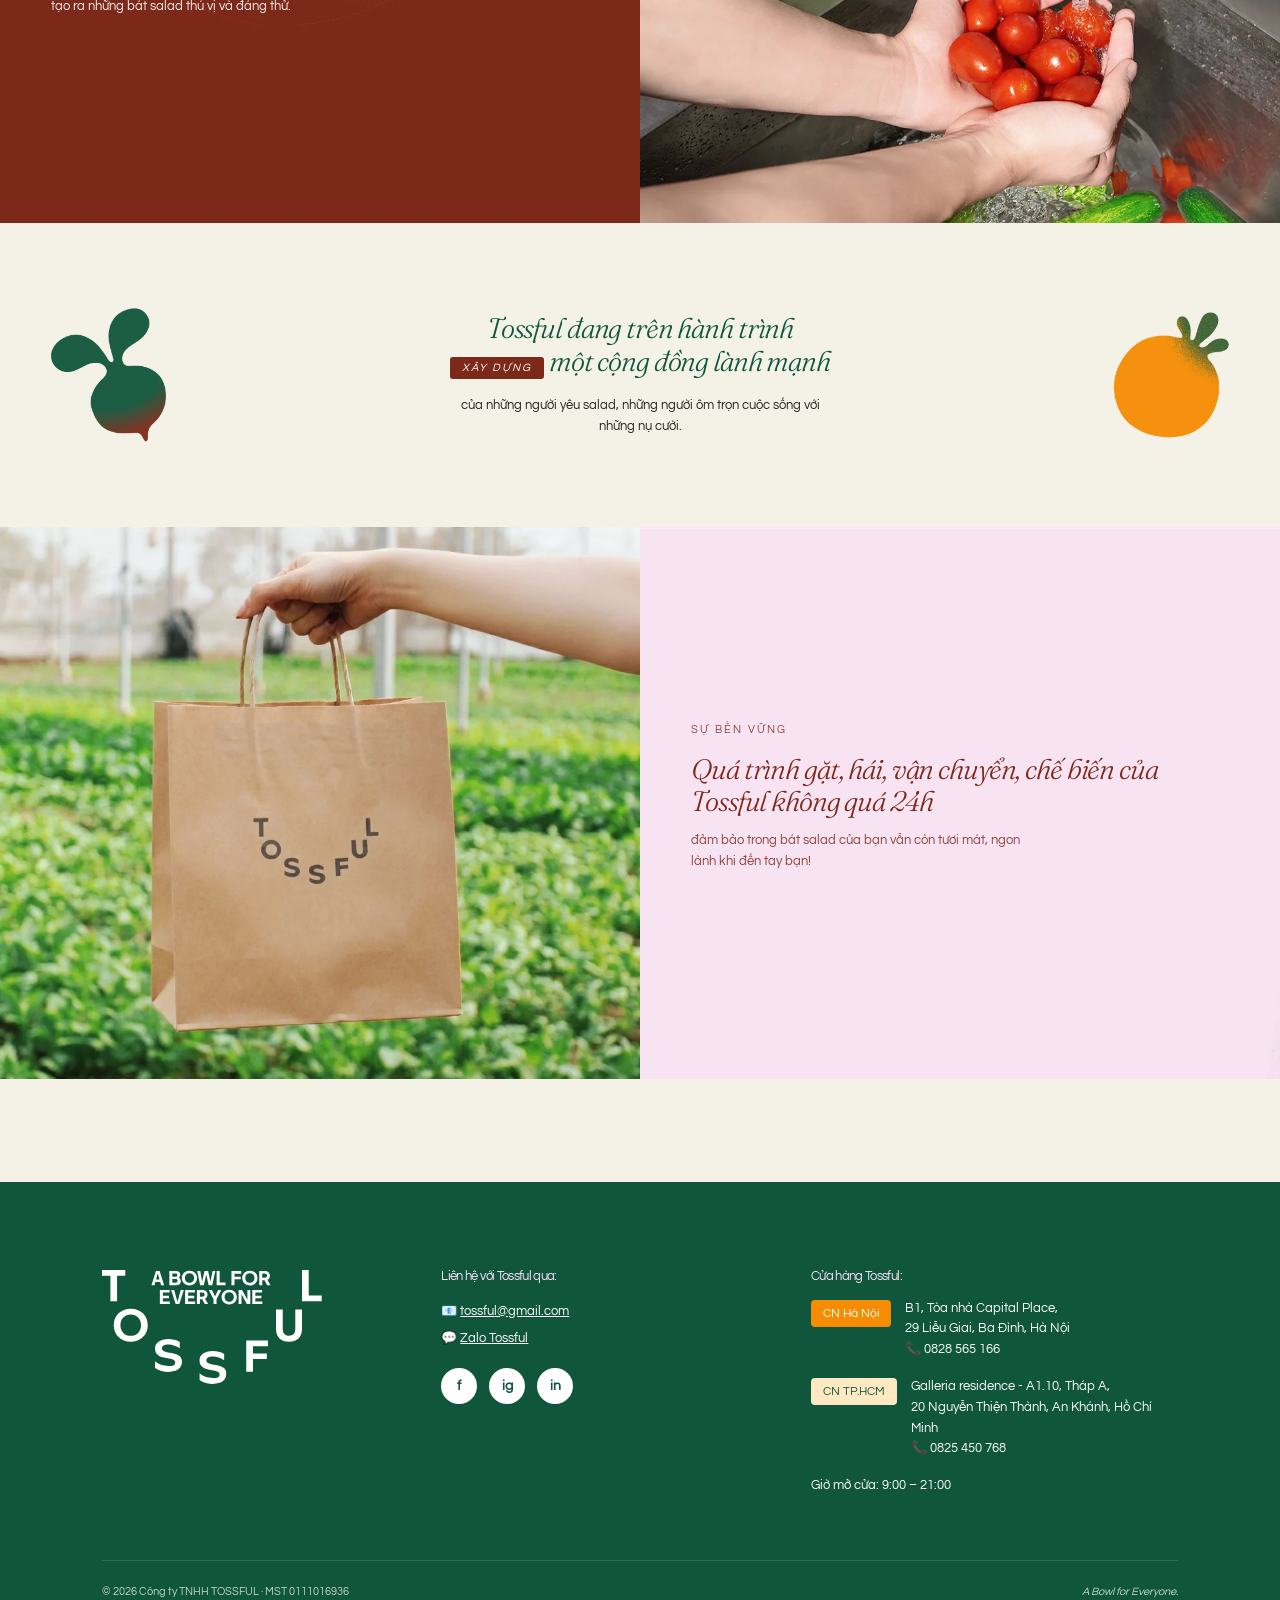
==== commit 6fb5c522: "[TCD sprint TOS-218] Mobile + content fixes: sauce mobile, footer phones, hours 9-21, HCM Galleria a" ====
--- a/about.html
+++ b/about.html
@@ -212,8 +212,6 @@
           <div class="footer-contact">
             <div>📧 <a href="mailto:tossful@gmail.com">tossful@gmail.com</a></div>
             <div>💬 <a href="https://zalo.me/2823151407077361665" target="_blank" rel="noopener">Zalo Tossful</a></div>
-            <div>📞 <span lang="vi">CN Hà Nội:</span><span lang="en">Hà Nội:</span> <a href="tel:+84828565166">0828 565 166</a></div>
-            <div>📞 <span lang="vi">CN TP.HCM:</span><span lang="en">HCMC:</span> <a href="tel:+84825450768">0825 450 768</a></div>
           </div>
           <div class="footer-social">
             <a href="https://www.facebook.com/tossful" target="_blank" rel="noopener" aria-label="Facebook">f</a>
@@ -226,15 +224,15 @@
           <div class="footer-stores">
             <div class="footer-store">
               <span class="footer-store__pill">CN Hà Nội</span>
-              <div>B1, Tòa nhà Capital Place,<br>29 Liễu Giai, Ba Đình, Hà Nội</div>
+              <div>B1, Tòa nhà Capital Place,<br>29 Liễu Giai, Ba Đình, Hà Nội<br>📞 <a href="tel:+84828565166">0828 565 166</a></div>
             </div>
             <div class="footer-store">
               <span class="footer-store__pill footer-store__pill--hcm">CN TP.HCM</span>
-              <div>Metropole Thủ Thiêm – QPH7+H8V,<br>Đ. D6, Thủ Thiêm, Thủ Đức, TP.HCM</div>
+              <div>Galleria residence - A1.10, Tháp A,<br>20 Nguyễn Thiện Thành, An Khánh, Hồ Chí Minh<br>📞 <a href="tel:+84825450768">0825 450 768</a></div>
             </div>
             <div class="footer-hours">
-              <span lang="vi"><strong>Giờ mở cửa:</strong> 10:00 – 20:30</span>
-              <span lang="en"><strong>Opening hours:</strong> 10:00 – 20:30</span>
+              <span lang="vi"><strong>Giờ mở cửa:</strong> 9:00 – 21:00</span>
+              <span lang="en"><strong>Opening hours:</strong> 9:00 – 21:00</span>
             </div>
           </div>
         </div>
--- a/style.css
+++ b/style.css
@@ -1085,3 +1085,190 @@
   background: rgba(255,255,255,0.45); cursor: pointer;
 }
 .news-feature__dot.is-active { background: var(--toss-white); }
+
+
+/* =========================================================================
+   ROUND 3 — MOCKUP FIDELITY PASS (2026-07-19, Hieu review trên live)
+   1) Typography scale theo đúng khổ thiết kế 2000px của TCD (vw-based,
+      clamp giữ mobile an toàn) — trước đây font cố định nên màn to bị nhỏ
+      hơn mockup.
+   2) Section sốt: bỏ crop tròn (hiện nguyên hũ + bóng đổ như mockup),
+      nền giấy trắng, hũ to đúng tỷ lệ.
+   3) Careers/Menu: nền sáng như mockup, icon tròn đặc, separator đậm.
+   ========================================================================= */
+
+/* ---------- 1. Typography scale (mockup px / 2000 * 100vw) ---------- */
+body { font-size: clamp(14px, 0.9vw, 18px); }
+.announce__track { font-size: clamp(13px, 0.95vw, 19px); }
+.site-browse, .site-nav { font-size: clamp(12px, 0.8vw, 16px); }
+.site-header--classic .site-browse { font-size: clamp(12px, 0.75vw, 15px); }
+
+.hero__eyebrow { font-size: clamp(11px, 0.8vw, 16px); }
+.hero__service-title { font-size: clamp(34px, 3.2vw, 64px); }
+.hero__service-text { font-size: clamp(13px, 0.9vw, 18px); max-width: 42ch; }
+.hero__tag { font-size: clamp(13px, 0.9vw, 18px); }
+
+.tab-headline { font-size: clamp(30px, 3vw, 60px); }
+.subtab-btn { font-size: clamp(13px, 0.85vw, 17px); padding: 8px 22px; }
+.bowl-card__title { font-size: clamp(18px, 1.3vw, 26px); }
+.bowl-card__desc { font-size: clamp(13px, 0.85vw, 17px); }
+.bowl-card__meta { font-size: clamp(12px, 0.8vw, 16px); }
+.bowl-card__cta { font-size: clamp(11px, 0.75vw, 15px); }
+
+.reviews__lead h2 { font-size: clamp(40px, 5.2vw, 104px); }
+.reviews__lead .badge { font-size: clamp(12px, 0.85vw, 17px); }
+.polaroid { font-size: clamp(12px, 0.8vw, 16px); }
+
+.byo__title { font-size: clamp(48px, 6vw, 120px); }
+.byo-step__name { font-size: clamp(24px, 2.2vw, 44px); }
+.byo-step__price { font-size: clamp(16px, 1.1vw, 22px); }
+.byo-step__desc { font-size: clamp(12px, 0.8vw, 16px); }
+
+.calc-teaser__title { font-size: clamp(26px, 2.2vw, 44px); }
+.calc-teaser__sub { font-size: clamp(13px, 0.85vw, 17px); }
+
+.sauce-mandala__title { font-size: clamp(30px, 2.6vw, 52px); }
+.sauce-mandala__points { font-size: clamp(12px, 0.85vw, 17px); }
+.sauce-cup__name { font-size: clamp(14px, 1.1vw, 22px); }
+
+.menu-banner__text { font-size: clamp(20px, 1.6vw, 32px); max-width: 52ch; }
+.menu-section__title { font-size: clamp(36px, 4.4vw, 88px); }
+.menu-item__name { font-size: clamp(22px, 1.7vw, 34px); }
+.menu-item__desc { font-size: clamp(13px, 0.95vw, 19px); }
+.menu-item__meta { font-size: clamp(12px, 0.9vw, 18px); }
+.menu-subtab { font-size: clamp(13px, 0.85vw, 17px); padding: 8px 24px; }
+.chef-card__tag, .menu-item__media .tag, .bowl-card__tag { font-size: clamp(10px, 0.7vw, 14px); }
+
+.about-hero__title { font-size: clamp(44px, 4.6vw, 92px); }
+.about-hero__sub { font-size: clamp(15px, 1.1vw, 22px); }
+.timeline-item__title { font-size: clamp(28px, 2.4vw, 48px); }
+.timeline-item__date { font-size: clamp(13px, 1vw, 20px); padding: 5px 16px; }
+.feature-row__title { font-size: clamp(28px, 2.2vw, 44px); }
+.feature-row__body { font-size: clamp(13px, 0.9vw, 18px); max-width: 48ch; }
+.feature-row__eyebrow { font-size: clamp(11px, 0.7vw, 14px); }
+
+.news-feature__title { font-size: clamp(28px, 2.8vw, 56px); }
+.news-feature__body { font-size: clamp(13px, 0.9vw, 18px); }
+.news-card__title { font-size: clamp(16px, 1.15vw, 23px); }
+.news-card__excerpt { font-size: clamp(13px, 0.85vw, 17px); }
+.news-tab { font-size: clamp(12px, 0.85vw, 17px); }
+
+.careers-section__title { font-size: clamp(32px, 3vw, 60px); }
+.careers-tab { font-size: clamp(12px, 0.9vw, 18px); padding: 8px 20px; }
+.job-row__title { font-size: clamp(18px, 2vw, 40px); letter-spacing: 0.02em; }
+.job-row__meta-item, .job-row__salary { font-size: clamp(12px, 0.85vw, 17px); }
+.btn-apply { font-size: clamp(11px, 0.8vw, 16px); padding: 10px 26px; }
+
+.footer-col h4 { font-size: clamp(13px, 0.85vw, 17px); }
+.footer-contact, .footer-stores, .footer-hours { font-size: clamp(13px, 0.8vw, 16px); }
+.footer-bottom { font-size: clamp(11px, 0.7vw, 14px); }
+
+/* ---------- 2. Section sốt: nguyên hũ, nền giấy trắng ---------- */
+.sauces {
+  background-color: #FBFAF6;
+  background-image: url("data:image/svg+xml,%3Csvg xmlns='http://www.w3.org/2000/svg' width='240' height='240'%3E%3Cfilter id='n'%3E%3CfeTurbulence type='fractalNoise' baseFrequency='0.9' numOctaves='2'/%3E%3CfeColorMatrix values='0 0 0 0 0.55 0 0 0 0 0.53 0 0 0 0 0.48 0 0 0 0.05 0'/%3E%3C/filter%3E%3Crect width='240' height='240' filter='url(%23n)'/%3E%3C/svg%3E");
+}
+.sauce-mandala { max-width: 1560px; aspect-ratio: 1.35 / 1; }
+.sauce-mandala__center { max-width: clamp(320px, 34vw, 560px); }
+.sauce-cup img {
+  width: clamp(150px, 16vw, 330px); aspect-ratio: auto; height: auto;
+  border-radius: 0; object-fit: contain; background: transparent; margin-bottom: 4px;
+}
+.sauce-cup--1 { top: -3%;  left: 41%; }
+.sauce-cup--2 { top: 9%;   left: 9%; }
+.sauce-cup--3 { top: 9%;   right: 8%; }
+.sauce-cup--4 { top: 44%;  left: 2%; }
+.sauce-cup--5 { top: 46%;  right: 2%; }
+.sauce-cup--6 { bottom: 2%; left: 23%; }
+.sauce-cup--7 { bottom: 2%; right: 23%; }
+@media (max-width: 800px) {
+  .sauce-cup img { width: 120px; }
+}
+
+/* ---------- 3. Nền sáng + chi tiết theo mockup ---------- */
+.menu-section { background: #FAF9F3; }
+.menu-banner {
+  background-image:
+    linear-gradient(180deg, rgba(10,62,44,0.82) 0%, rgba(10,62,44,0.74) 100%),
+    url('images/hero/menu-hero.webp');
+}
+.careers-section { background: #FAF9F3; }
+.job-row { border-bottom: 1.5px solid rgba(15,86,61,0.5); padding-bottom: 18px; }
+.job-ico {
+  width: clamp(18px, 1.1vw, 22px); height: clamp(18px, 1.1vw, 22px);
+  background: var(--toss-kale); border-radius: 50%; color: var(--toss-white);
+  padding: 3px; box-sizing: border-box;
+}
+.timeline-connector path { stroke-dasharray: none; stroke-width: 3; }
+.timeline-connector { opacity: 0.85; }
+
+
+/* Round 3b — content width theo khổ mockup (1740/2000 = 87vw) + sốt hết đè */
+:root { --max-w: min(1740px, 92vw); }
+.sauce-mandala { max-width: 1500px; aspect-ratio: 1.25 / 1; }
+.sauce-mandala__center { max-width: clamp(320px, 30vw, 500px); }
+.sauce-cup img { width: clamp(140px, 14.5vw, 300px); }
+.sauce-cup--1 { top: -2%;  left: 50%; transform: translateX(-50%); }
+.sauce-cup--2 { top: 7%;   left: 5%; }
+.sauce-cup--3 { top: 7%;   right: 4%; }
+.sauce-cup--4 { top: 42%;  left: 0; }
+.sauce-cup--5 { top: 44%;  right: 0; }
+.sauce-cup--6 { bottom: 3%; left: 19%; }
+.sauce-cup--7 { bottom: 3%; right: 20%; }
+
+
+/* =========================================================================
+   SPRINT TOS-218 — 2026-07-19 (mobile review Hieu)
+   #1 Sốt: layout mobile riêng (không absolute) · #5 timeline connector
+   bản dọc trên mobile.
+   ========================================================================= */
+
+/* #1 — Sauce section mobile: center text lên đầu, hũ thành grid 2 cột */
+@media (max-width: 800px) {
+  .sauce-mandala {
+    aspect-ratio: auto; max-width: none;
+    display: grid; grid-template-columns: 1fr 1fr;
+    gap: 18px 10px; padding-bottom: 8px;
+  }
+  .sauce-mandala__center {
+    position: static; transform: none; grid-column: 1 / -1;
+    max-width: 480px; margin: 0 auto 8px; order: -1;
+  }
+  .sauce-cup,
+  .sauce-cup--1, .sauce-cup--2, .sauce-cup--3, .sauce-cup--4,
+  .sauce-cup--5, .sauce-cup--6, .sauce-cup--7 {
+    position: static; transform: none; inset: auto;
+  }
+  .sauce-cup img { width: min(38vw, 170px); }
+  .sauce-cup--1 { grid-column: 1 / -1; }
+  .sauce-cup--1 img { width: min(44vw, 200px); }
+}
+
+/* #5 — Timeline connector mobile: đường chấm dọc bên trái (CSS thuần,
+   không dùng thuộc tính d — Safari iOS chưa hỗ trợ ổn định) */
+@media (max-width: 760px) {
+  .about-timeline .container { padding-left: 46px; position: relative; }
+  .about-timeline .container::before {
+    content: ''; position: absolute; left: 22px; top: 30px; bottom: 30px;
+    border-left: 3px dotted var(--toss-kale); opacity: 0.6;
+  }
+  .about-timeline .container::after {
+    content: ''; position: absolute; left: 15px; top: 12px;
+    width: 17px; height: 17px; border-radius: 50%; background: var(--toss-kale);
+  }
+  .timeline-item::before {
+    content: ''; position: absolute; left: -31px; top: 14px;
+    width: 17px; height: 17px; border-radius: 50%; background: var(--toss-squash);
+  }
+}
+
+
+/* SPRINT TOS-218 #6 — placeholder cho món chưa có ảnh đúng (Kale My Ex wrap) */
+.media-pending {
+  display: flex; align-items: center; justify-content: center; text-align: center;
+  width: 100%; height: 100%; min-height: 200px;
+  background: repeating-linear-gradient(135deg, #F1EEE2, #F1EEE2 14px, #ECE8D8 14px, #ECE8D8 28px);
+  color: var(--toss-kale); font-family: var(--font-head); font-style: italic;
+  font-size: clamp(15px, 1.1vw, 20px); opacity: 0.75; border-radius: inherit;
+}
+.menu-item__media .media-pending { position: absolute; inset: 0; }
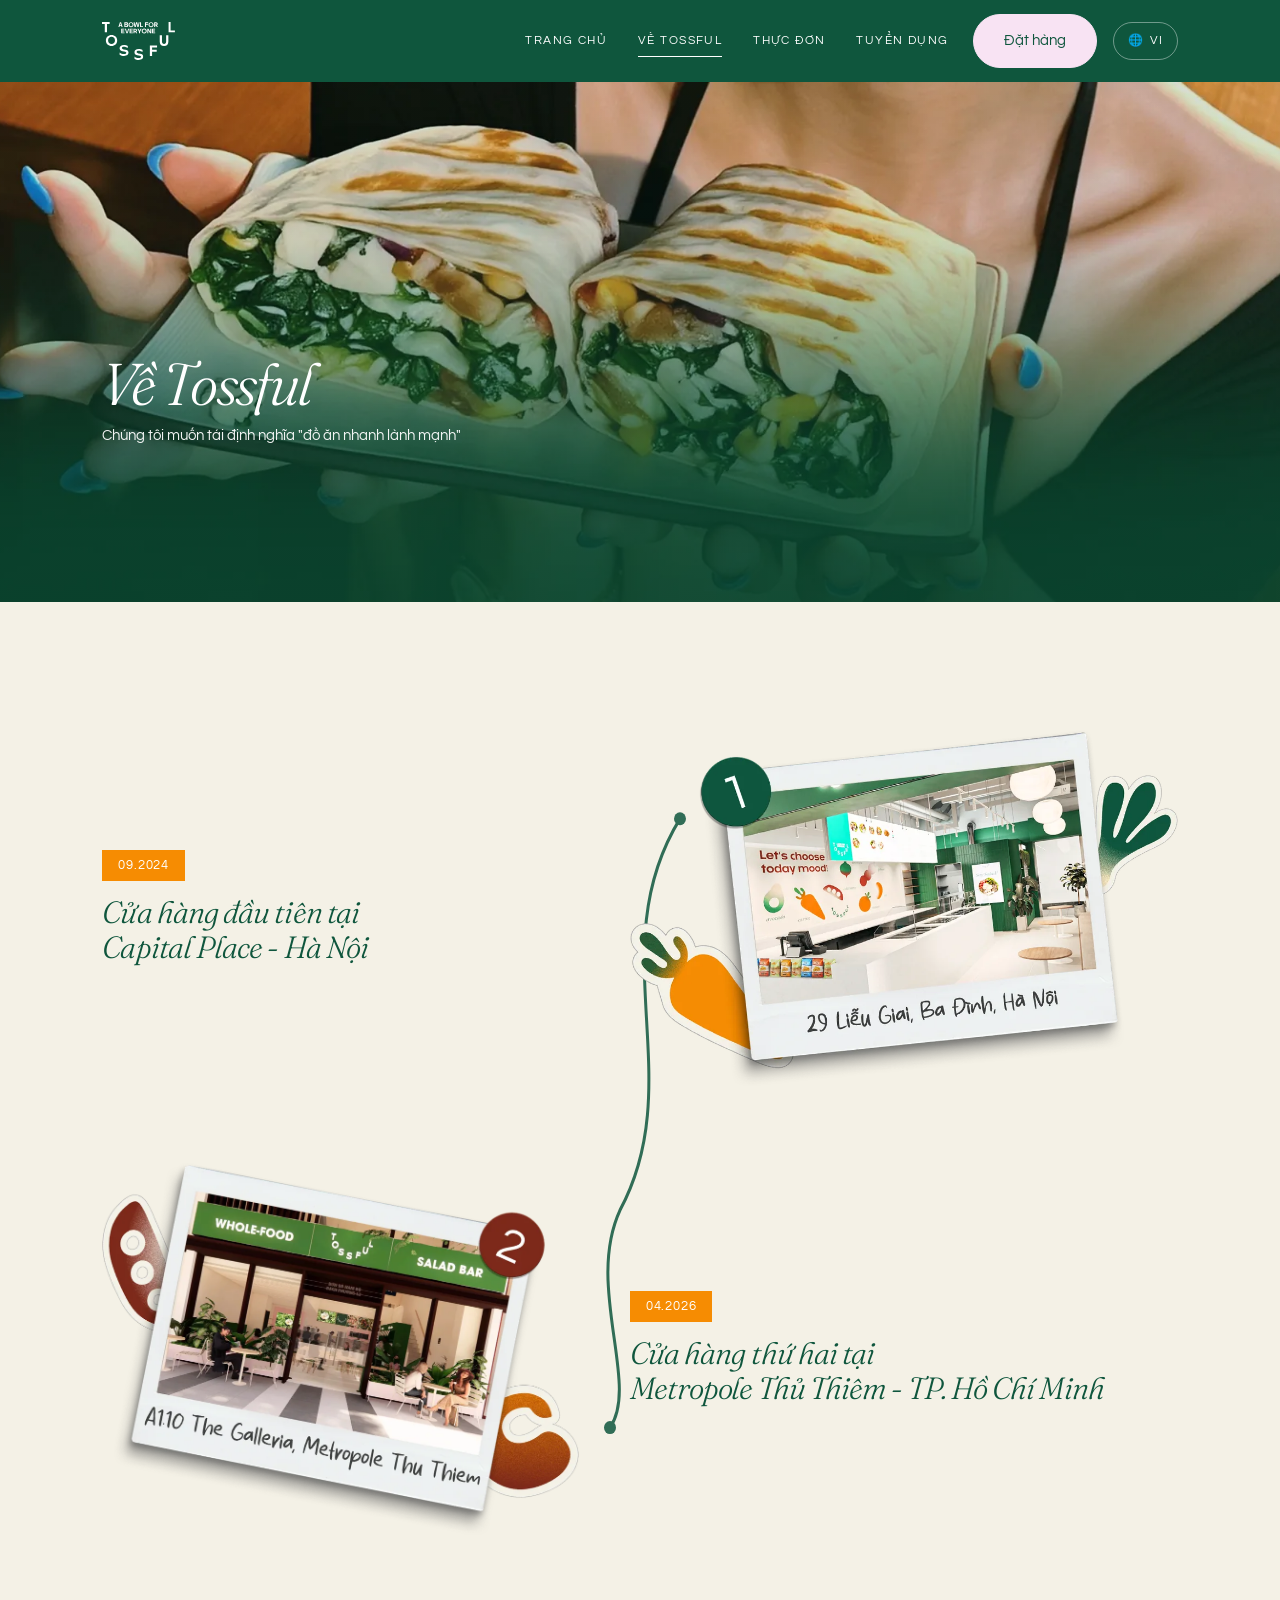
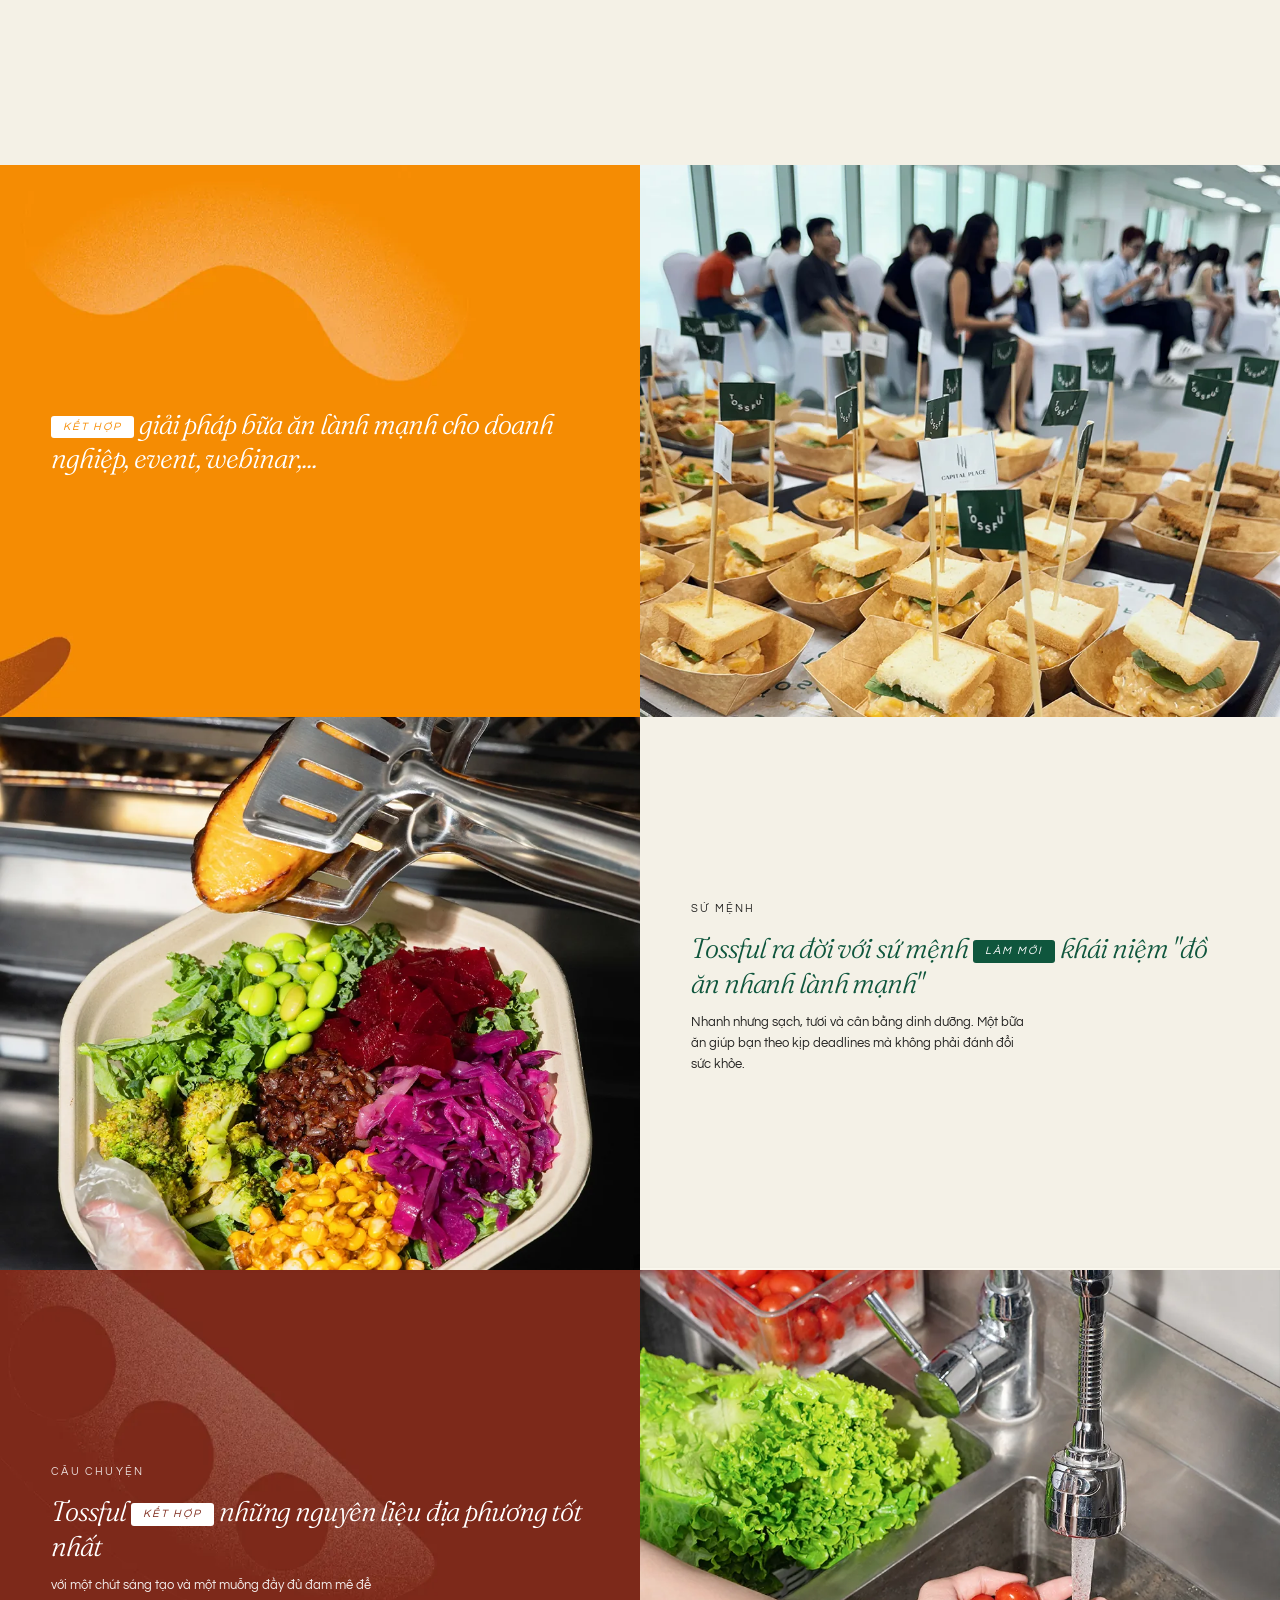
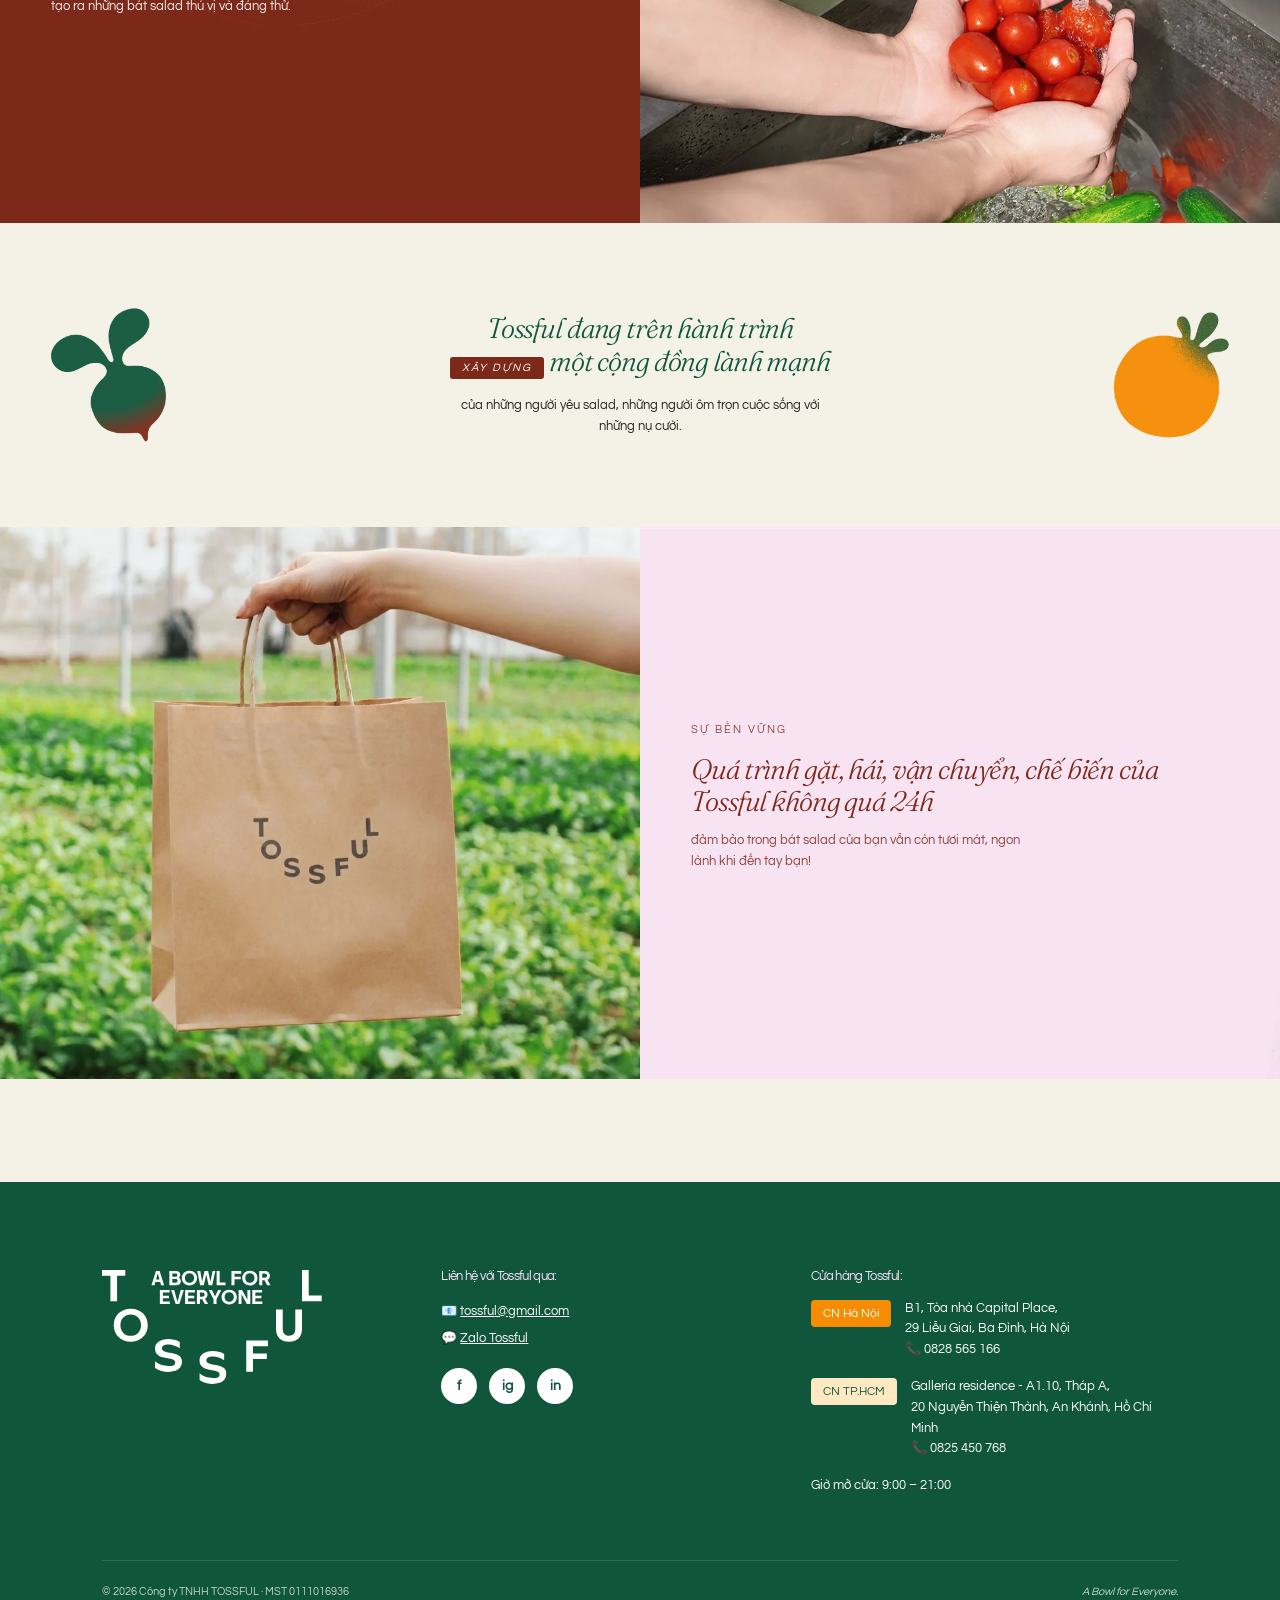
==== commit c43d3983: "[TCD] Temporarily pull nutrition calculator + news (pending launch / TA review)" ====
--- a/about.html
+++ b/about.html
@@ -25,7 +25,6 @@
         <a href="/"><span lang="vi">Trang chủ</span><span lang="en">Home</span></a>
         <a href="about.html" class="is-active"><span lang="vi">Về Tossful</span><span lang="en">About</span></a>
         <a href="menu.html"><span lang="vi">Thực đơn</span><span lang="en">Menu</span></a>
-        <a href="news.html"><span lang="vi">Tin tức</span><span lang="en">News</span></a>
         <a href="careers.html"><span lang="vi">Tuyển dụng</span><span lang="en">Careers</span></a>
       </nav>
       <div class="site-header__right">
@@ -40,12 +39,7 @@
         <a href="/"><span lang="vi">Trang chủ</span><span lang="en">Home</span></a>
         <a href="about.html" class="is-active"><span lang="vi">Về Tossful</span><span lang="en">About</span></a>
         <a href="menu.html"><span lang="vi">Thực đơn</span><span lang="en">Menu</span></a>
-        <a href="news.html"><span lang="vi">Tin tức</span><span lang="en">News</span></a>
         <a href="careers.html"><span lang="vi">Tuyển dụng</span><span lang="en">Careers</span></a>
-        <a href="https://my.tossful.com/nutrition" class="is-highlight">
-          <span lang="vi">Tính Calo</span><span lang="en">Calculator</span>
-          <span class="nav-badge"><span lang="vi">MỚI</span><span lang="en">NEW</span></span>
-        </a>
       </nav>
     </div>
   </header>
--- a/style.css
+++ b/style.css
@@ -1272,3 +1272,18 @@
   font-size: clamp(15px, 1.1vw, 20px); opacity: 0.75; border-radius: inherit;
 }
 .menu-item__media .media-pending { position: absolute; inset: 0; }
+
+
+/* SPRINT TOS-218 follow-up (2026-07-19): hero arrows removed (auto-advance
+   only); tab headlines fit one row on mobile. */
+@media (max-width: 560px) {
+  .tab-headlines { gap: 16px; flex-wrap: nowrap; justify-content: space-between; }
+  .tab-headline { font-size: clamp(17px, 5.2vw, 24px); white-space: nowrap; }
+}
+
+
+/* Temp hold pages (calc/news pulled until launch/TA approval, 2026-07-19) */
+.news-hold { background: var(--toss-cabbage); text-align: center; padding: clamp(80px, 14vw, 200px) 0; }
+.news-hold__eyebrow { display: inline-block; font-size: clamp(11px, 0.8vw, 15px); letter-spacing: 0.22em; color: var(--toss-squash); margin-bottom: 18px; }
+.news-hold__title { font-family: var(--font-head); font-style: italic; font-weight: 300; letter-spacing: -0.03em; color: var(--toss-kale); font-size: clamp(32px, 4vw, 64px); line-height: 1.1; margin: 0 0 16px; }
+.news-hold__sub { font-size: clamp(14px, 1vw, 19px); opacity: 0.8; max-width: 46ch; margin: 0 auto 32px; }
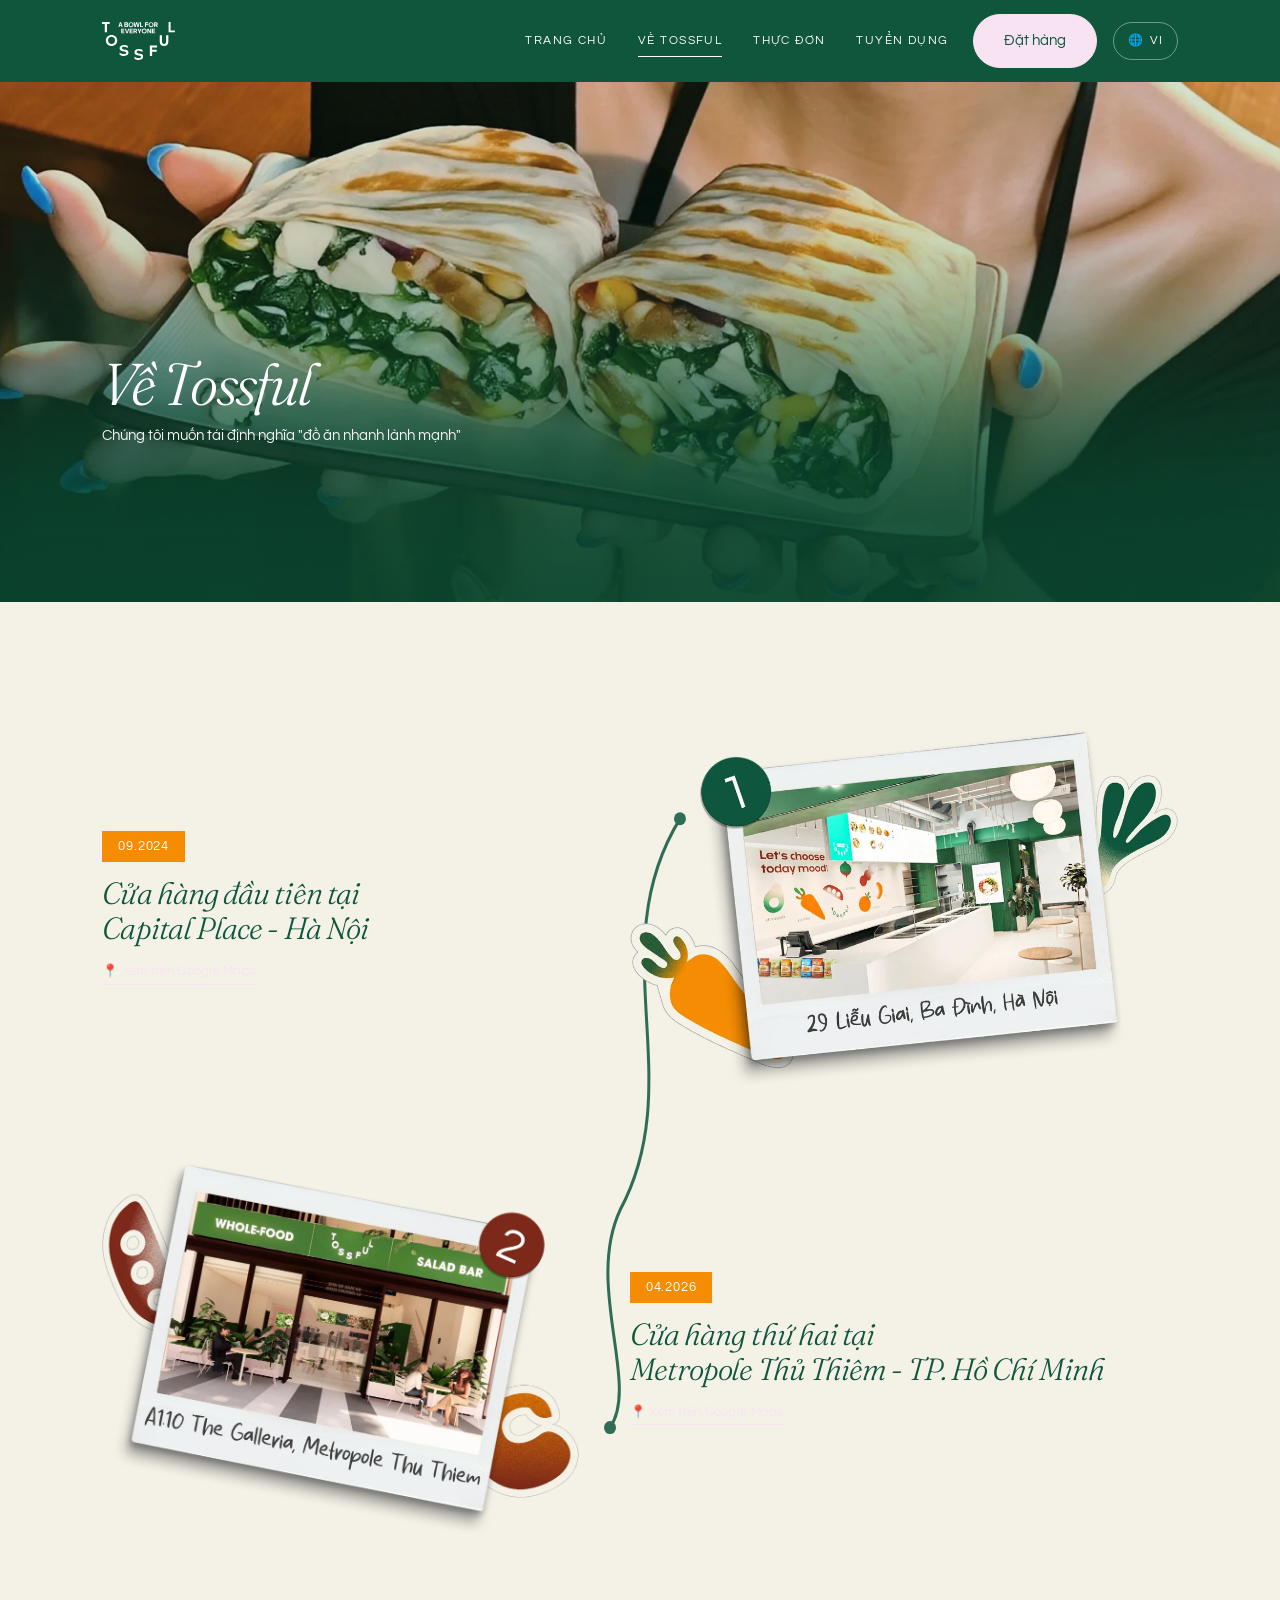
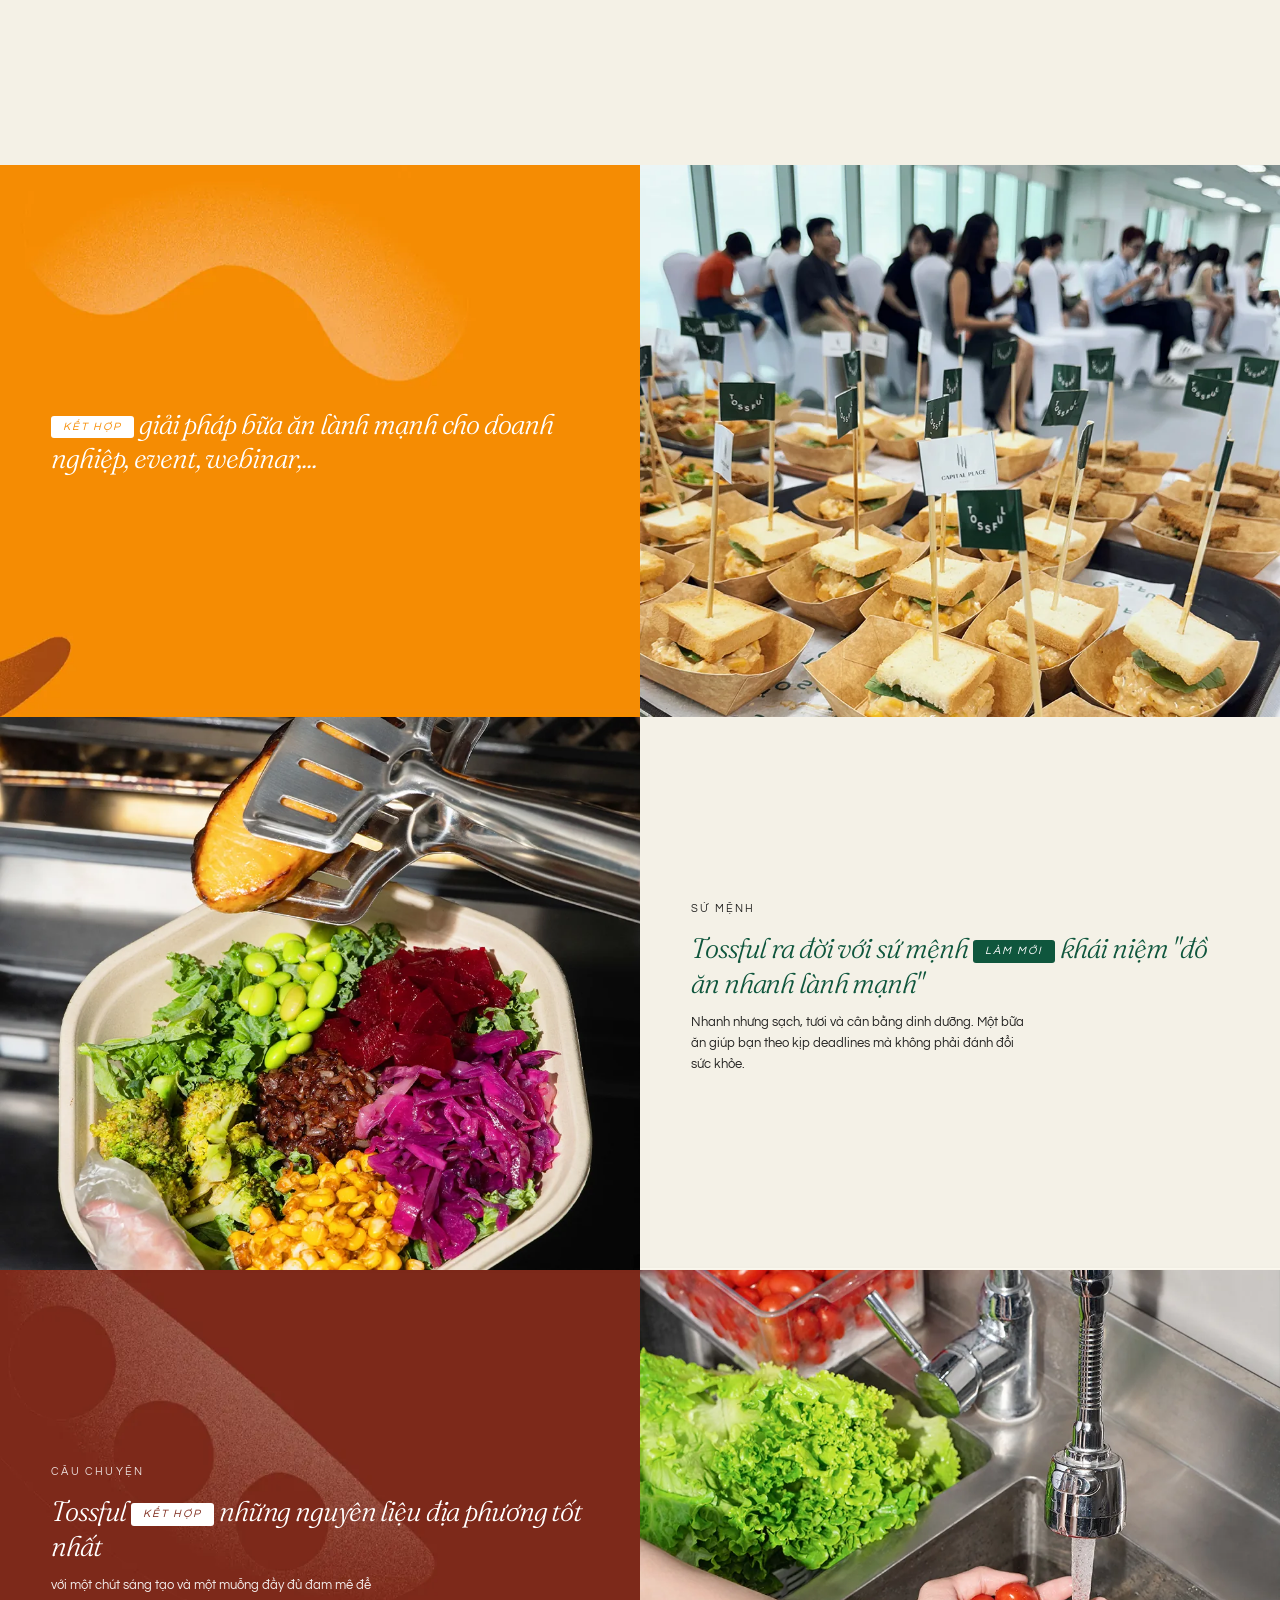
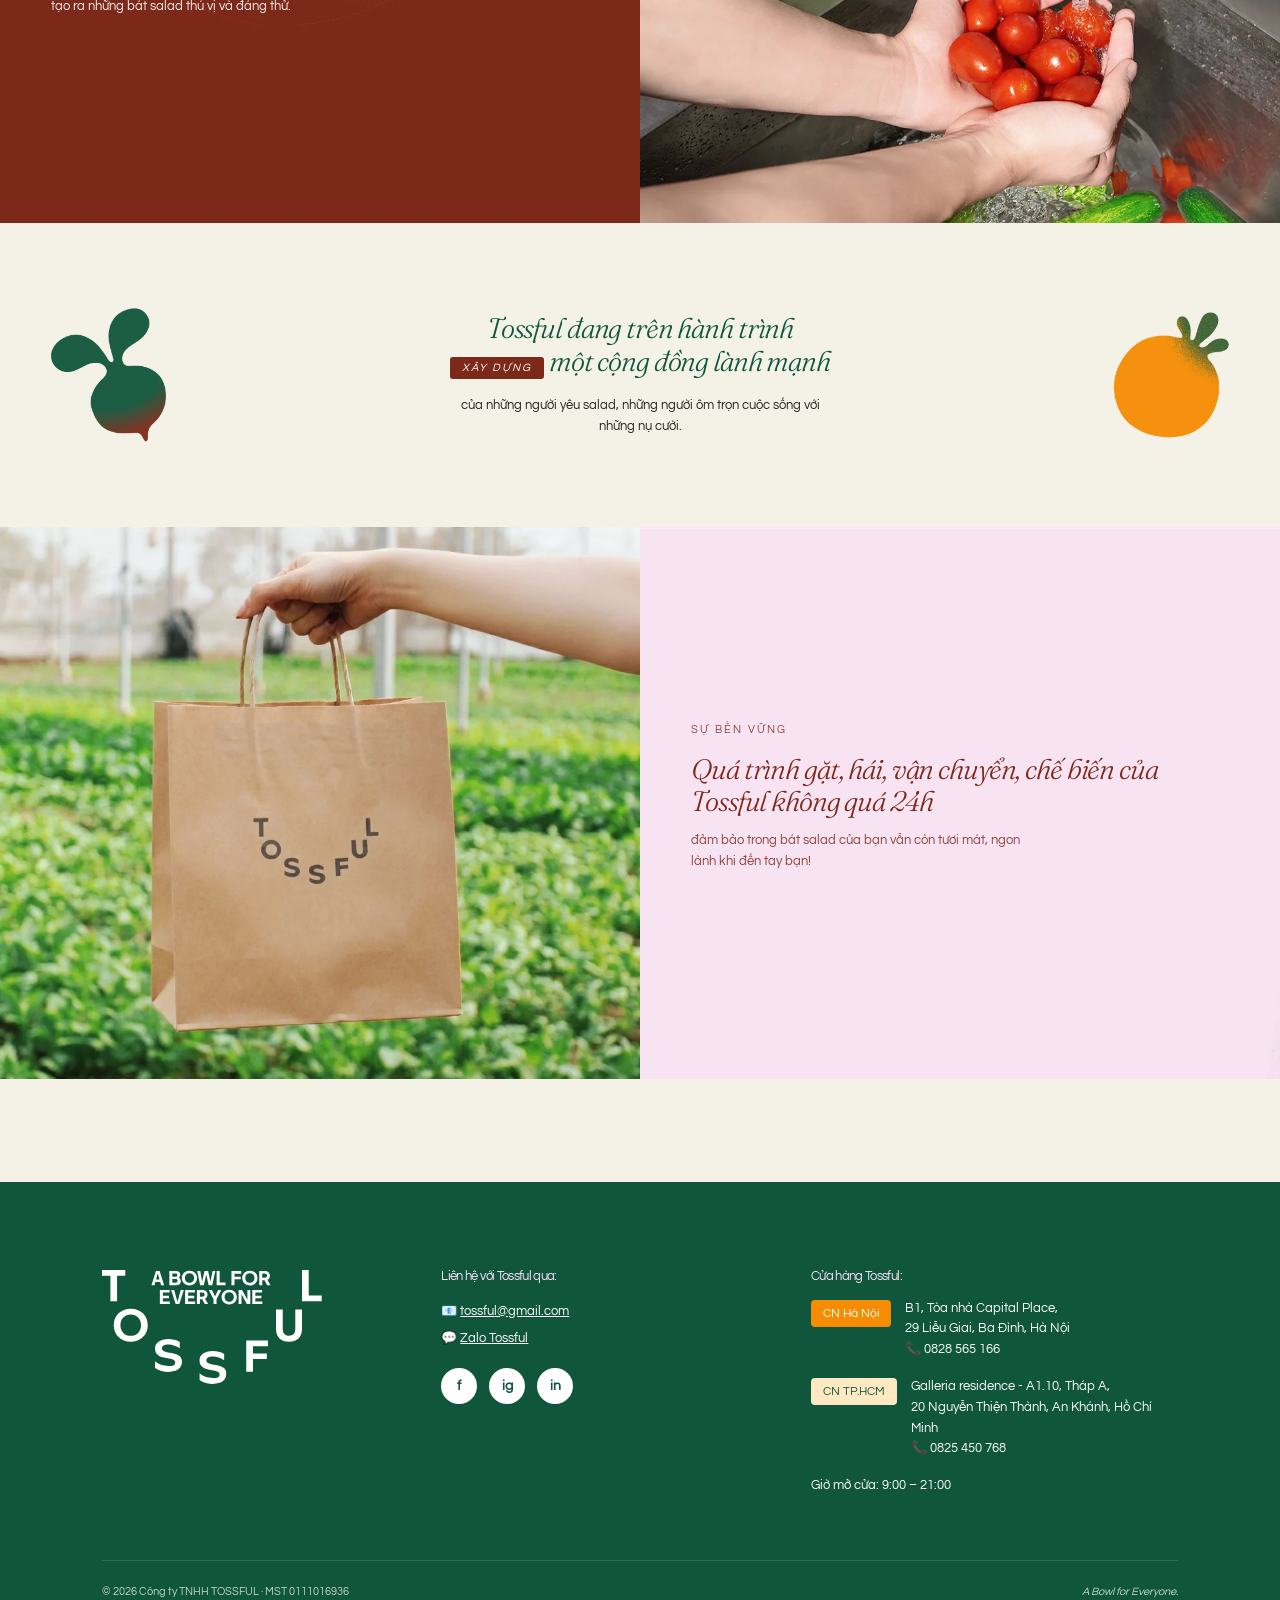
==== commit cb9510c6: "[TCD] TA r3: Fraunces Light, 24h, best-seller Misocool, Nuoc ep cham Oi+kcal, marquee 15p+voucher, M" ====
--- a/about.html
+++ b/about.html
@@ -8,7 +8,7 @@
   <link rel="icon" href="images/logo-mark-green.svg" type="image/svg+xml">
   <link rel="preconnect" href="https://fonts.googleapis.com">
   <link rel="preconnect" href="https://fonts.gstatic.com" crossorigin>
-  <link href="https://fonts.googleapis.com/css2?family=Fraunces:ital,opsz,wght@1,9..144,300;1,9..144,400&family=Questrial&display=swap" rel="stylesheet">
+  <link href="https://fonts.googleapis.com/css2?family=Fraunces:ital,opsz,wght@0,9..144,300;1,9..144,300&family=Questrial&display=swap" rel="stylesheet">
   <link rel="stylesheet" href="style.css">
 </head>
 <body>
@@ -52,7 +52,7 @@
         <h1 class="about-hero__title"><span lang="vi">Về Tossful</span><span lang="en">About Tossful</span></h1>
         <p class="about-hero__sub">
           <span lang="vi">Chúng tôi muốn tái định nghĩa "đồ ăn nhanh lành mạnh"</span>
-          <span lang="en">We want to redefine "healthy fast food"</span>
+          <span lang="en">We're here to redefine "healthy fast food"</span>
         </p>
       </div>
     </section>
@@ -74,9 +74,12 @@
               <span lang="vi">Cửa hàng đầu tiên tại<br>Capital Place - Hà Nội</span>
               <span lang="en">Our first store —<br>Capital Place, Hà Nội</span>
             </h2>
+            <a class="timeline-item__map" href="https://www.google.com/maps/search/?api=1&amp;query=Tossful%20Salad%20Bar%20-%20Capital%20Place%2C%2029%20Li%E1%BB%85u%20Giai%2C%20Ba%20%C4%90%C3%ACnh%2C%20H%C3%A0%20N%E1%BB%99i" target="_blank" rel="noopener"><span lang="vi">📍 Xem trên Google Maps</span><span lang="en">📍 View on Google Maps</span></a>
           </div>
           <div class="timeline-item__media">
-            <img src="images/about/timeline-2024-hn.webp" alt="Tossful Capital Place — 29 Liễu Giai, Ba Đình, Hà Nội" loading="lazy">
+            <a href="https://www.google.com/maps/search/?api=1&amp;query=Tossful%20Salad%20Bar%20-%20Capital%20Place%2C%2029%20Li%E1%BB%85u%20Giai%2C%20Ba%20%C4%90%C3%ACnh%2C%20H%C3%A0%20N%E1%BB%99i" target="_blank" rel="noopener" aria-label="Mở Google Maps — Tossful Capital Place Hà Nội">
+              <img src="images/about/timeline-2024-hn.webp" alt="Tossful Capital Place — 29 Liễu Giai, Ba Đình, Hà Nội" loading="lazy">
+            </a>
           </div>
         </div>
 
@@ -87,9 +90,12 @@
               <span lang="vi">Cửa hàng thứ hai tại<br>Metropole Thủ Thiêm - TP. Hồ Chí Minh</span>
               <span lang="en">Our second store —<br>Metropole Thủ Thiêm, HCMC</span>
             </h2>
+            <a class="timeline-item__map" href="https://www.google.com/maps/search/?api=1&amp;query=Tossful%20Salad%20Bar%20-%20The%20Galleria%20Residence%2C%2020%20Nguy%E1%BB%85n%20Thi%E1%BB%87n%20Th%C3%A0nh%2C%20An%20Kh%C3%A1nh%2C%20Th%E1%BB%A7%20%C4%90%E1%BB%A9c%2C%20H%E1%BB%93%20Ch%C3%AD%20Minh" target="_blank" rel="noopener"><span lang="vi">📍 Xem trên Google Maps</span><span lang="en">📍 View on Google Maps</span></a>
           </div>
           <div class="timeline-item__media">
-            <img src="images/about/timeline-2026-hcm.webp" alt="Tossful Metropole Thủ Thiêm — A1.10 The Galleria" loading="lazy">
+            <a href="https://www.google.com/maps/search/?api=1&amp;query=Tossful%20Salad%20Bar%20-%20The%20Galleria%20Residence%2C%2020%20Nguy%E1%BB%85n%20Thi%E1%BB%87n%20Th%C3%A0nh%2C%20An%20Kh%C3%A1nh%2C%20Th%E1%BB%A7%20%C4%90%E1%BB%A9c%2C%20H%E1%BB%93%20Ch%C3%AD%20Minh" target="_blank" rel="noopener" aria-label="Mở Google Maps — Tossful Galleria HCMC">
+              <img src="images/about/timeline-2026-hcm.webp" alt="Tossful Metropole Thủ Thiêm — A1.10 The Galleria" loading="lazy">
+            </a>
           </div>
         </div>
 
@@ -105,7 +111,7 @@
           <div>
             <h2 class="feature-row__title">
               <span lang="vi"><span class="feature-row__tag">KẾT HỢP</span> giải pháp bữa ăn lành mạnh cho doanh nghiệp, event, webinar,...</span>
-              <span lang="en"><span class="feature-row__tag">CATERING</span> healthy meal solutions for offices, events, webinars…</span>
+              <span lang="en"><span class="feature-row__tag">CATERING</span> healthy, balanced meals for offices, events & webinars…</span>
             </h2>
           </div>
         </div>
@@ -125,7 +131,7 @@
             </h2>
             <p class="feature-row__body">
               <span lang="vi">Nhanh nhưng sạch, tươi và cân bằng dinh dưỡng. Một bữa ăn giúp bạn theo kịp deadlines mà không phải đánh đổi sức khỏe.</span>
-              <span lang="en">Fast but clean, fresh and balanced — a meal that keeps up with your deadlines without trading away your health.</span>
+              <span lang="en">Fast but clean, fresh and balanced — a meal that keeps up with your deadlines, not at the cost of your health.</span>
             </p>
           </div>
         </div>
--- a/style.css
+++ b/style.css
@@ -915,6 +915,14 @@
 /* ----- Photo polaroids (Feedback 1/2 from TCD package) ----- */
 .polaroid--photo { background: transparent; box-shadow: none; padding: 0; }
 .polaroid--photo img { width: 100%; height: auto; display: block; }
+
+/* ----- The Tossful Club KOL posters (feedback section, 2026-07-20) ----- */
+.polaroid--club { align-self: start; }
+.polaroid--club img { border-radius: 14px; box-shadow: 0 12px 34px rgba(10, 62, 44, 0.18); }
+
+/* ----- Poster-style menu media (Their vs Our popcorn) — show full artwork ----- */
+.menu-item__media--poster { background: var(--toss-cabbage); }
+.menu-item__media--poster img { object-fit: contain; }
 
 /* ----- Popup (Soft Opening — per TCD package) ----- */
 .popup { position: fixed; inset: 0; z-index: 200; display: flex; align-items: center; justify-content: center; }
@@ -1287,3 +1295,13 @@
 .news-hold__eyebrow { display: inline-block; font-size: clamp(11px, 0.8vw, 15px); letter-spacing: 0.22em; color: var(--toss-squash); margin-bottom: 18px; }
 .news-hold__title { font-family: var(--font-head); font-style: italic; font-weight: 300; letter-spacing: -0.03em; color: var(--toss-kale); font-size: clamp(32px, 4vw, 64px); line-height: 1.1; margin: 0 0 16px; }
 .news-hold__sub { font-size: clamp(14px, 1vw, 19px); opacity: 0.8; max-width: 46ch; margin: 0 auto 32px; }
+
+/* ----- Timeline Google Maps links (About, 2026-07-20) ----- */
+.timeline-item__map {
+  display: inline-block; margin-top: 14px;
+  font-family: var(--font-body); font-size: 13px; font-weight: 500;
+  letter-spacing: 0.02em; color: var(--toss-beetroot); text-decoration: none;
+  border-bottom: 1px solid currentColor; padding-bottom: 2px;
+}
+.timeline-item__map:hover { opacity: 0.72; }
+.timeline-item__media a { display: block; border-radius: inherit; overflow: hidden; }
